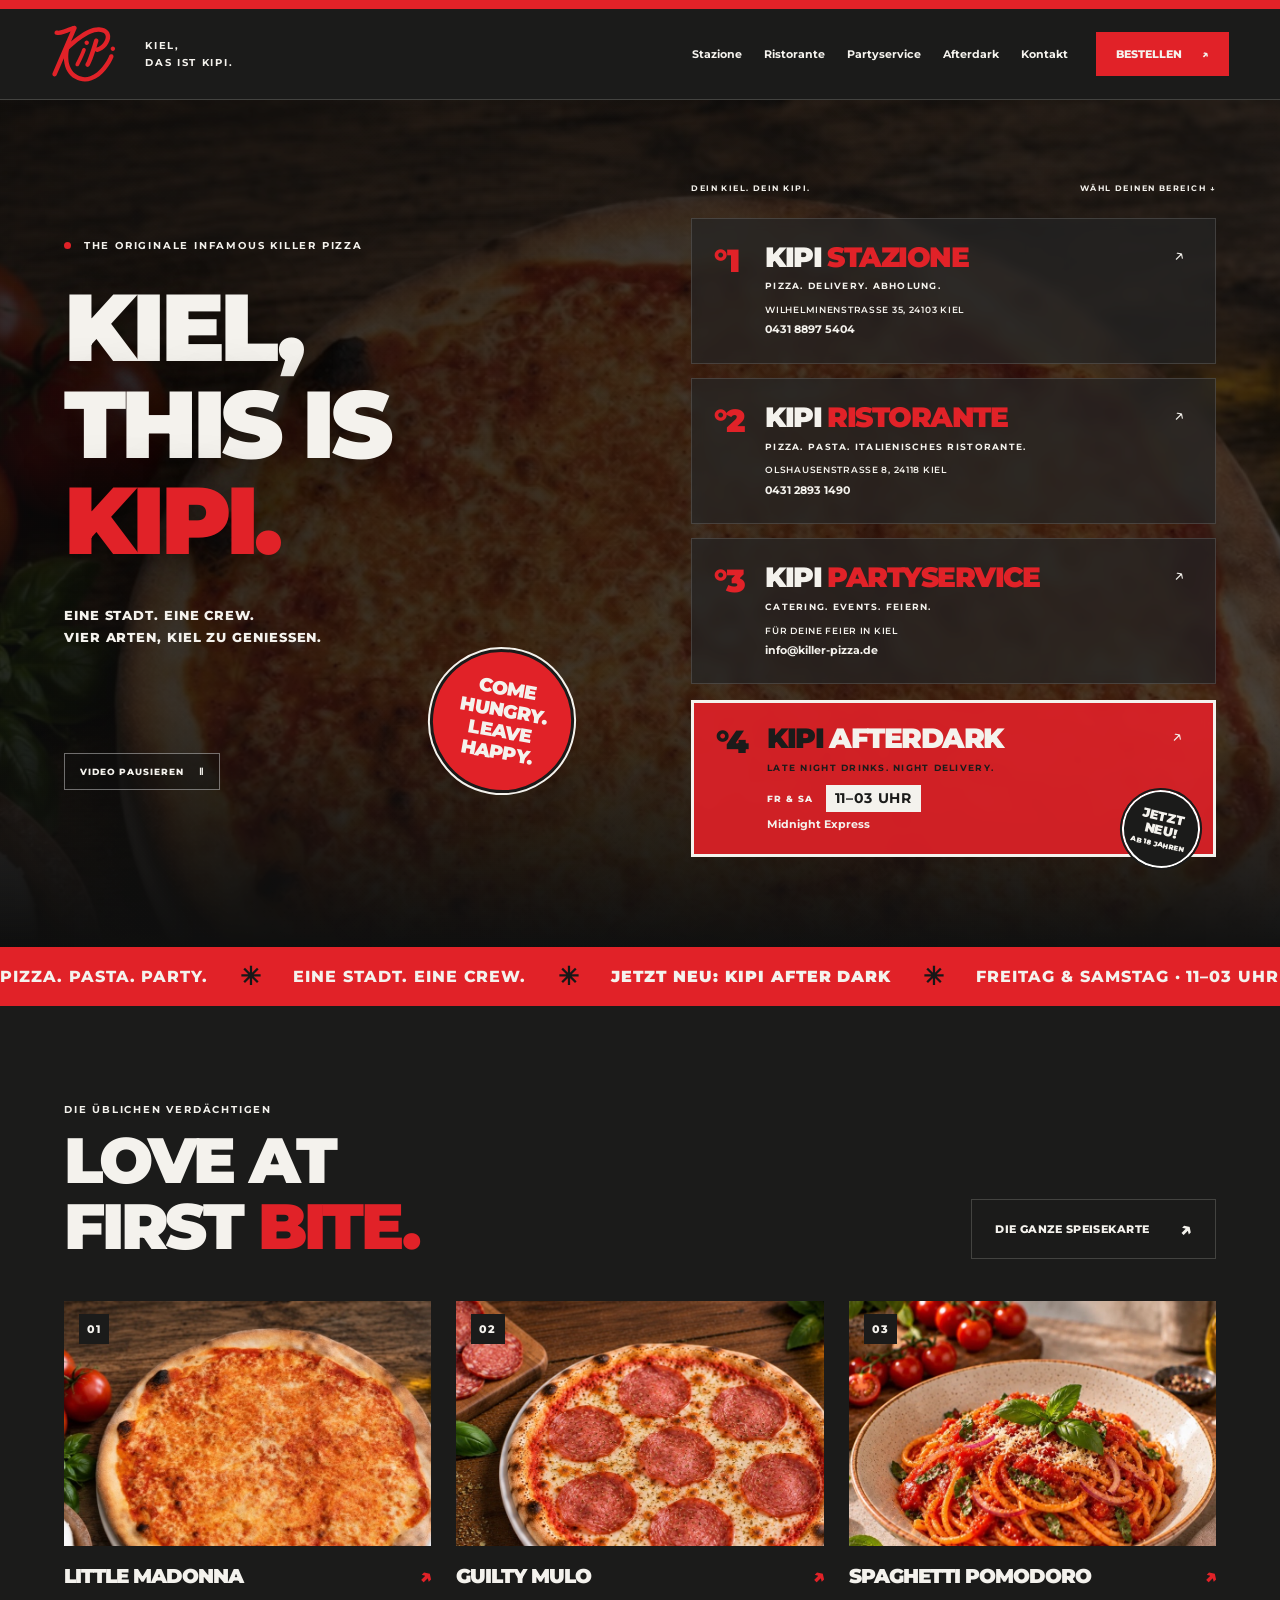
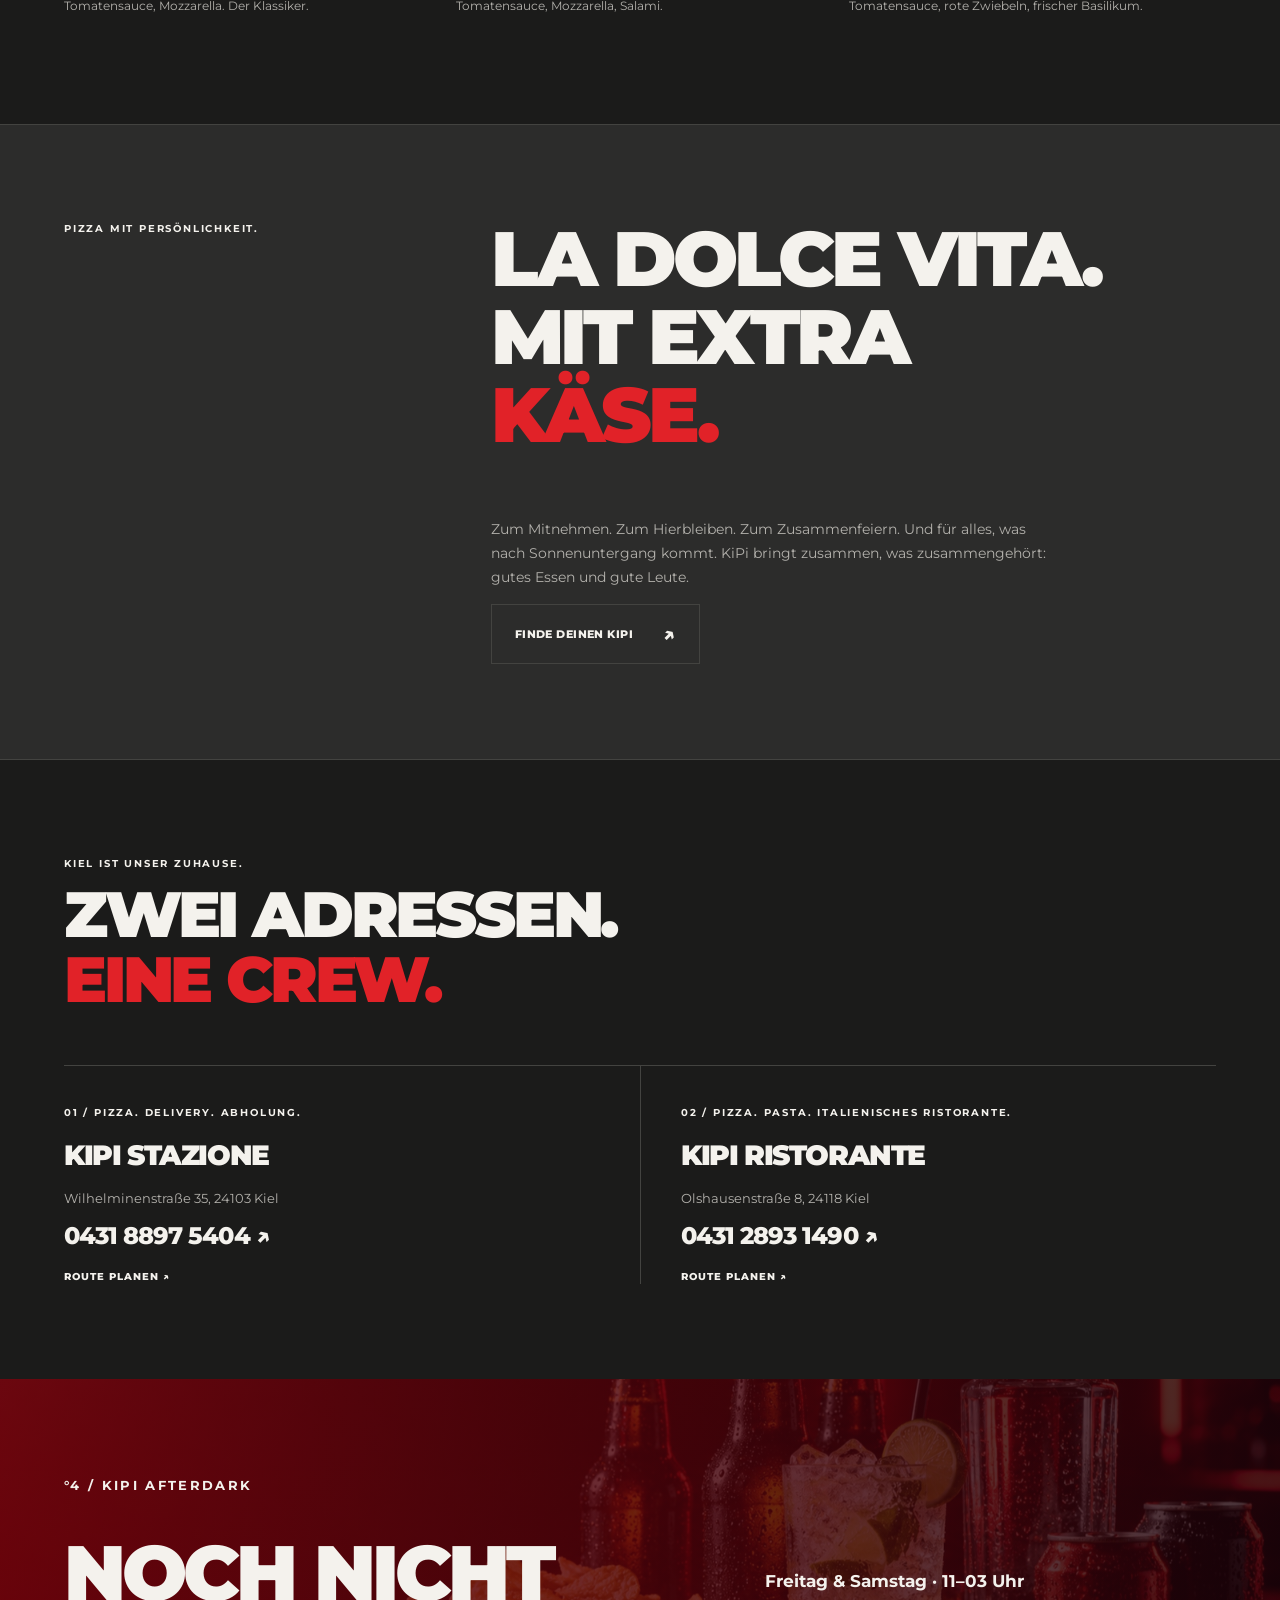
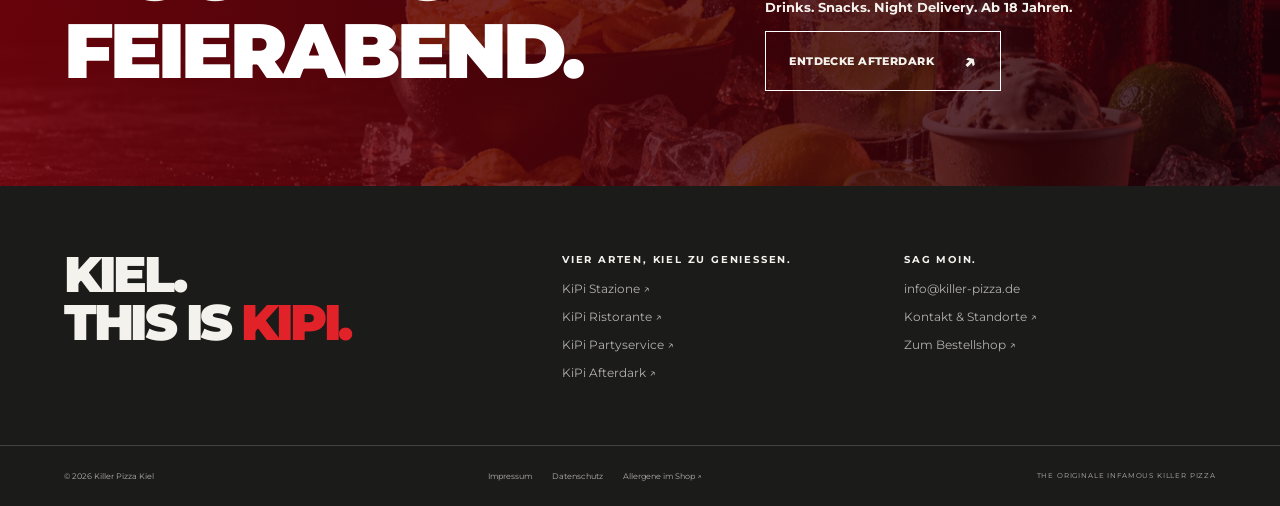
==== index.html @ cafbda2c "Separate service catalogues and refine Afterdark hours" ====
<!doctype html>
<html lang="de" data-page="home" data-root="./"><head><meta charset="utf-8"><meta name="viewport" content="width=device-width, initial-scale=1"><meta name="theme-color" content="#1b1b1a"><title>Killer Pizza Kiel — KiPi Stazione, Ristorante, Partyservice & Afterdark</title><meta name="description" content="Vier Arten, Kiel zu genießen: Pizza liefern lassen, italienisch essen, Catering anfragen und Drinks für die Nacht bestellen."><meta property="og:title" content="Killer Pizza Kiel — KiPi Stazione, Ristorante, Partyservice & Afterdark"><meta property="og:description" content="Vier Arten, Kiel zu genießen: Pizza liefern lassen, italienisch essen, Catering anfragen und Drinks für die Nacht bestellen."><meta property="og:type" content="website"><link rel="icon" href="./kipi-logo.svg"><link rel="stylesheet" href="./styles.css?v=20261102e"><script defer src="./prices.js?v=20261102e"></script><script defer src="./menu.js?v=20261102e"></script><script defer src="./app.js?v=20261102e"></script></head><body><div id="app"><a class="skip" href="#main">Zum Inhalt</a><header><a class="brand" href="./" aria-label="KiPi — Startseite"><img  src="./kipi-logo.svg" alt="KiPi" width="1000" height="600"><span class="brand-tagline">KIEL,<br>DAS IST KIPI.</span></a><nav aria-label="Hauptnavigation" id="navigation"><a  href="./stazione.html">Stazione</a><a  href="./ristorante.html">Ristorante</a><a  href="./partyservice.html">Partyservice</a><a  href="./afterdark.html">Afterdark</a><a href="./kontakt.html">Kontakt</a></nav><a class="header-order" href="https://shop.liefersoft.de/killer-pizza-kawamustafa-gbr-24103-77?disableRedirect=true">Bestellen <span aria-hidden="true">↗</span></a><button class="menu-toggle" aria-expanded="false" aria-controls="navigation" aria-label="Menü öffnen"><span></span><span></span></button></header><main id="main"><section class="home-hero cinema-hero" data-active-scene="video"><div class="scene-background" aria-hidden="true"><img class="scene-poster" src="./karte-kipi-pizza-little-madonna.jpg" alt=""><div class="video-frame" id="hero-video-frame"><div id="hero-video"></div></div><img class="scene-preview" data-background="stazione" src="./stazione-location.jpg" alt=""><img class="scene-preview" data-background="ristorante" src="./ristorante-location.jpg" alt=""><img class="scene-preview" data-background="partyservice" src="./partyservice-event.jpg" alt=""><img class="scene-preview" data-background="afterdark" src="./afterdark-delivery.jpg" alt=""><div class="scene-shade"></div></div><div class="hero-intro"><p class="eyebrow"><span class="dot"></span> THE ORIGINALE INFAMOUS KILLER PIZZA</p><h1>KIEL,<br>THIS IS <span>KIPI.</span></h1><p class="hero-caption">Eine Stadt. Eine Crew.<br>Vier Arten, Kiel zu genießen.</p><span class="round-stamp"><span>COME</span><span>HUNGRY.</span><span>LEAVE</span><span>HAPPY.</span></span><button class="motion-toggle" type="button" aria-pressed="false">Video pausieren <span aria-hidden="true">Ⅱ</span></button></div><div class="portals"><p class="eyebrow portal-lead">DEIN KIEL. DEIN KIPI. <span>WÄHL DEINEN BEREICH ↓</span></p><a data-scene="stazione" class="portal " href="./stazione.html"><span class="portal-number">°1</span><div><h2>KIPI <span>Stazione</span></h2><p class="portal-tag">Pizza. Delivery. Abholung.</p><p class="portal-info">Wilhelminenstraße 35, 24103 Kiel</p><p class="portal-contact">0431 8897 5404</p></div><span class="portal-arrow" aria-hidden="true">↗</span></a><a data-scene="ristorante" class="portal " href="./ristorante.html"><span class="portal-number">°2</span><div><h2>KIPI <span>Ristorante</span></h2><p class="portal-tag">Pizza. Pasta. Italienisches Ristorante.</p><p class="portal-info">Olshausenstraße 8, 24118 Kiel</p><p class="portal-contact">0431 2893 1490</p></div><span class="portal-arrow" aria-hidden="true">↗</span></a><a data-scene="partyservice" class="portal " href="./partyservice.html"><span class="portal-number">°3</span><div><h2>KIPI <span>Partyservice</span></h2><p class="portal-tag">Catering. Events. Feiern.</p><p class="portal-info">Für deine Feier in Kiel</p><p class="portal-contact">info@killer-pizza.de</p></div><span class="portal-arrow" aria-hidden="true">↗</span></a><a data-scene="afterdark" class="portal red" href="./afterdark.html"><span class="portal-number">°4</span><div><h2>KIPI <span>Afterdark</span></h2><p class="portal-tag">Late Night Drinks. Night Delivery.</p><p class="portal-hours"><span>FR & SA</span><strong>11–03 UHR</strong></p><p class="portal-contact">Midnight Express</p></div><span class="portal-arrow" aria-hidden="true">↗</span><span class="new-stamp">JETZT<br>NEU!<small>AB 18 JAHREN</small></span></a></div></section><div class="ticker" aria-hidden="true"><div class="ticker-track"><div class="ticker-group"><span class="ticker-message">PIZZA. PASTA. PARTY.</span><b aria-hidden="true">✳</b><span class="ticker-message">EINE STADT. EINE CREW.</span><b aria-hidden="true">✳</b><span class="ticker-message"><strong>JETZT NEU: KIPI AFTER DARK</strong></span><b aria-hidden="true">✳</b><span class="ticker-message">FREITAG & SAMSTAG · 11–03 UHR</span><b aria-hidden="true">✳</b><span class="ticker-message">DRINKS. SNACKS. NACHTSCHUB.</span><b aria-hidden="true">✳</b><span class="ticker-message">AFTER DARK · AB 18 JAHREN</span><b aria-hidden="true">✳</b></div><div class="ticker-group"><span class="ticker-message">PIZZA. PASTA. PARTY.</span><b aria-hidden="true">✳</b><span class="ticker-message">EINE STADT. EINE CREW.</span><b aria-hidden="true">✳</b><span class="ticker-message"><strong>JETZT NEU: KIPI AFTER DARK</strong></span><b aria-hidden="true">✳</b><span class="ticker-message">FREITAG & SAMSTAG · 11–03 UHR</span><b aria-hidden="true">✳</b><span class="ticker-message">DRINKS. SNACKS. NACHTSCHUB.</span><b aria-hidden="true">✳</b><span class="ticker-message">AFTER DARK · AB 18 JAHREN</span><b aria-hidden="true">✳</b></div></div></div><section class="favorites section"><div class="section-heading"><div><p class="eyebrow">DIE ÜBLICHEN VERDÄCHTIGEN</p><h2>LOVE AT<br>FIRST <em>BITE.</em></h2></div><a class="button secondary" href="https://shop.liefersoft.de/killer-pizza-kawamustafa-gbr-24103-77?disableRedirect=true">Die ganze Speisekarte<span aria-hidden="true">↗</span></a></div><div class="food-grid"><a href="https://shop.liefersoft.de/killer-pizza-kawamustafa-gbr-24103-77?disableRedirect=true" class="food-card"><div class="food-image"><img loading="lazy" src="./karte-kipi-pizza-little-madonna.jpg" alt="Little Madonna" width="1000" height="600"><span>01</span></div><h3>Little Madonna <span>↗</span></h3><p>Tomatensauce, Mozzarella. Der Klassiker.</p></a><a href="https://shop.liefersoft.de/killer-pizza-kawamustafa-gbr-24103-77?disableRedirect=true" class="food-card"><div class="food-image"><img loading="lazy" src="./karte-kipi-pizza-guilty-mulo.jpg" alt="Guilty Mulo" width="1000" height="600"><span>02</span></div><h3>Guilty Mulo <span>↗</span></h3><p>Tomatensauce, Mozzarella, Salami.</p></a><a href="https://shop.liefersoft.de/killer-pizza-kawamustafa-gbr-24103-77?disableRedirect=true" class="food-card"><div class="food-image"><img loading="lazy" src="./karte-pasta-pomodoro-s.jpg" alt="Spaghetti Pomodoro" width="1000" height="600"><span>03</span></div><h3>Spaghetti Pomodoro <span>↗</span></h3><p>Tomatensauce, rote Zwiebeln, frischer Basilikum.</p></a></div></section><section class="manifesto section"><span class="eyebrow">PIZZA MIT PERSÖNLICHKEIT.</span><div><h2>LA DOLCE VITA.<br>MIT EXTRA<br><em>KÄSE.</em></h2><p>Zum Mitnehmen. Zum Hierbleiben. Zum Zusammenfeiern. Und für alles, was nach Sonnenuntergang kommt. KiPi bringt zusammen, was zusammengehört: gutes Essen und gute Leute.</p><a class="button secondary" href="./kontakt.html">Finde deinen KiPi<span aria-hidden="true">↗</span></a></div></section><section class="locations section" id="standorte"><p class="eyebrow">KIEL IST UNSER ZUHAUSE.</p><h2>ZWEI ADRESSEN.<br><em>EINE CREW.</em></h2><div class="location-grid"><article><span class="eyebrow">01 / Pizza. Delivery. Abholung.</span><h3>KIPI Stazione</h3><address>Wilhelminenstraße 35, 24103 Kiel</address><a class="phone" href="tel:+4943188975404">0431 8897 5404 ↗</a><a class="text-link" href="https://www.google.com/maps/search/?api=1&query=Wilhelminenstra%C3%9Fe%2035%2C%2024103%20Kiel" target="_blank" rel="noopener">Route planen ↗</a></article><article><span class="eyebrow">02 / Pizza. Pasta. Italienisches Ristorante.</span><h3>KIPI Ristorante</h3><address>Olshausenstraße 8, 24118 Kiel</address><a class="phone" href="tel:+4943128931490">0431 2893 1490 ↗</a><a class="text-link" href="https://www.google.com/maps/search/?api=1&query=Olshausenstra%C3%9Fe%208%2C%2024118%20Kiel" target="_blank" rel="noopener">Route planen ↗</a></article></div></section><section class="night-banner section"><p class="eyebrow">°4 / KIPI AFTERDARK</p><h2>NOCH NICHT<br><span>FEIERABEND.</span></h2><div><p>Freitag & Samstag · 11–03 Uhr<br>Drinks. Snacks. Night Delivery. Ab 18 Jahren.</p><a class="button secondary" href="./afterdark.html">Entdecke Afterdark<span aria-hidden="true">↗</span></a></div></section></main><footer><div class="footer-top"><a class="footer-wordmark" href="./">KIEL.<br>THIS IS <span>KIPI.</span></a><div><p class="eyebrow">VIER ARTEN, KIEL ZU GENIESSEN.</p><a href="./stazione.html">KiPi Stazione ↗</a><a href="./ristorante.html">KiPi Ristorante ↗</a><a href="./partyservice.html">KiPi Partyservice ↗</a><a href="./afterdark.html">KiPi Afterdark ↗</a></div><div><p class="eyebrow">SAG MOIN.</p><a href="mailto:info@killer-pizza.de">info@killer-pizza.de</a><a href="./kontakt.html">Kontakt & Standorte ↗</a><a href="https://shop.liefersoft.de/killer-pizza-kawamustafa-gbr-24103-77?disableRedirect=true">Zum Bestellshop ↗</a></div></div><div class="footer-bottom"><span>© 2026 Killer Pizza Kiel</span><div><a href="./impressum.html">Impressum</a><a href="./datenschutz.html">Datenschutz</a><a href="https://shop.liefersoft.de/killer-pizza-kawamustafa-gbr-24103-77/additives-allergens">Allergene im Shop ↗</a></div><span>THE ORIGINALE INFAMOUS KILLER PIZZA</span></div></footer><a class="mobile-order" href="https://shop.liefersoft.de/killer-pizza-kawamustafa-gbr-24103-77?disableRedirect=true">HUNGRIG? JETZT BESTELLEN <span>↗</span></a></div><noscript><main style="padding:40px;font-family:Arial"><h1>Killer Pizza Kiel</h1><p>Stazione · Ristorante · Partyservice · Afterdark</p><p>Stazione: Wilhelminenstraße 35, 24103 Kiel · <a href="tel:+4943188975404">0431 8897 5404</a></p><p>Ristorante: Olshausenstraße 8, 24118 Kiel · <a href="tel:+4943128931490">0431 2893 1490</a></p><p><a href="https://shop.liefersoft.de/killer-pizza-kawamustafa-gbr-24103-77?disableRedirect=true">Jetzt online bestellen</a></p><p>Bitte aktiviere JavaScript für die vollständige Website.</p></main></noscript></body></html>
---- styles.css ----
@import url('./fonts.css');
:root{--red:#e12228;--bg:#1b1b1a;--panel:#2c2c2b;--white:#f4f2ed;--muted:#b3b1ac;--line:#434340;color-scheme:dark;font-family:Montserrat,Arial,sans-serif;color:var(--white);background:var(--bg)}*{box-sizing:border-box}html{scroll-behavior:smooth;scroll-padding-top:100px}body{margin:0}a{color:inherit;text-decoration:none}button,input,textarea{font:inherit}button,a,input,textarea{-webkit-tap-highlight-color:transparent}button{cursor:pointer}button:focus-visible,a:focus-visible,input:focus-visible,textarea:focus-visible{outline:3px solid var(--white);outline-offset:5px}[hidden]{display:none!important}::selection{background:var(--red);color:white}p{line-height:1.7}img{max-width:100%;display:block;object-fit:cover}h1,h2,h3,h4,p{margin-top:0}h1,h2,h3{font-weight:900;text-transform:uppercase;line-height:1.02;letter-spacing:-.05em}h1{font-size:clamp(44px,6.5vw,108px)}h2{font-size:clamp(35px,5vw,72px)}h3{font-size:24px}em{font-style:normal;color:var(--red)}.eyebrow{text-transform:uppercase;letter-spacing:.18em;font-size:10px;font-weight:700;line-height:1.7}.section{padding:95px max(5vw,24px)}.skip{position:fixed;top:-100px;left:20px;z-index:100;background:white;color:black;padding:12px}.skip:focus{top:10px}header{height:100px;display:flex;align-items:center;gap:28px;padding:0 4vw;border-top:9px solid var(--red);border-bottom:1px solid var(--line);position:relative;z-index:20;background:var(--bg)}.brand{display:flex;gap:12px;align-items:center;flex-shrink:0}.brand img{width:75px;height:68px;object-fit:contain}.brand>span{font-weight:900;letter-spacing:-.04em;font-size:19px}.brand small{display:block;font-size:8px;letter-spacing:.28em;font-weight:600;margin-top:7px}.brand:hover{color:var(--red)}nav{display:flex;gap:22px;margin-left:auto;font-size:11px;font-weight:700}nav a:hover,nav a[aria-current]{color:var(--red)}.header-order{background:var(--red);padding:15px 20px;text-transform:uppercase;font-weight:800;font-size:11px;display:flex;gap:20px}.header-order:hover{background:var(--white);color:var(--red)}.menu-toggle{display:none;border:1px solid var(--line);background:none;width:44px;height:44px;padding:12px}.menu-toggle span{height:2px;background:var(--white);display:block;margin:5px 0}.home-hero{padding:62px 5vw 65px;display:grid;grid-template-columns:1fr 1fr;gap:6vw;max-width:1700px;margin:auto}.hero-intro h1{font-size:clamp(64px,7.4vw,116px);margin:25px 0 35px}.hero-intro h1 span{color:var(--red)}.dot{background:var(--red);width:7px;height:7px;display:inline-block;border-radius:50%;margin-right:8px}.hero-picture{position:relative;width:86%;height:205px;transform:rotate(-3deg);border:7px solid var(--white);margin:0 0 25px 10px}.hero-picture img{width:100%;height:100%;object-position:center 58%}.picture-label{position:absolute;bottom:0;left:0;background:var(--white);color:var(--bg);font-size:8px;letter-spacing:.2em;font-weight:800;padding:7px 12px}.round-stamp{position:absolute;right:-48px;bottom:-22px;border-radius:50%;background:var(--red);border:3px solid var(--bg);outline:2px solid var(--white);width:112px;height:112px;display:flex;flex-direction:column;justify-content:center;text-align:center;font-size:10px;font-weight:900;transform:rotate(15deg);line-height:1.4}.round-stamp b{font-size:29px}.hero-caption{font-size:12px;text-transform:uppercase;font-weight:800;letter-spacing:.07em;margin:35px 0 0}.portals{display:flex;flex-direction:column;gap:14px;padding-top:4px}.portal-lead{display:flex;justify-content:space-between;font-size:8px;margin-bottom:8px;color:var(--muted)}.portal{position:relative;display:grid;grid-template-columns:43px 1fr 20px;gap:8px;align-items:start;background:var(--panel);padding:24px 22px;border:1px solid transparent;transition:transform .2s,background .2s,border-color .2s;min-height:130px}.portal:hover{transform:translateX(-6px);border-color:var(--red);background:#333}.portal-number{font-size:32px;font-weight:900;color:var(--red);line-height:1.1;letter-spacing:-.08em}.portal h2{font-size:clamp(21px,2.2vw,34px);margin:0 0 9px;letter-spacing:-.055em}.portal h2 span{color:var(--red)}.portal p{margin:0}.portal-tag{font-size:9px;letter-spacing:.14em;font-weight:700;text-transform:uppercase;max-width:290px;line-height:1.4}.portal-info{font-size:8px;letter-spacing:.08em;font-weight:600;text-transform:uppercase;margin-top:9px!important}.portal-contact{font-size:11px;font-weight:700;margin-top:3px!important}.portal-arrow{font-size:20px}.portal.red{background:var(--red);border:3px solid var(--white);margin-top:2px;padding-top:21px;padding-bottom:21px}.portal.red .portal-number,.portal.red h2{color:var(--bg)}.portal.red h2 span{color:var(--white)}.portal.red .portal-tag{color:var(--bg)}.portal.red:hover{background:#d90018}.new-stamp{position:absolute;right:13px;bottom:-24px;border:2px solid white;outline:2px solid var(--bg);border-radius:50%;background:var(--bg);font-size:13px;font-weight:900;line-height:1.1;width:78px;height:78px;display:flex;flex-direction:column;text-align:center;justify-content:center;transform:rotate(13deg)}.new-stamp small{font-size:9px;margin-top:4px}.ticker{overflow:hidden;background:var(--red);color:var(--white);padding:16px 0;white-space:nowrap}.ticker span{font-size:16px;letter-spacing:.06em;font-weight:900;word-spacing:.2em;display:inline-block;animation:marquee 40s linear infinite}.ticker b{padding:0 30px;font-size:20px}@keyframes marquee{to{transform:translateX(-40%)}}.section-heading{display:flex;justify-content:space-between;align-items:end;gap:35px;margin-bottom:42px}.section-heading h2{margin-bottom:0}.button{display:inline-flex;align-items:center;justify-content:space-between;gap:30px;background:var(--red);border:1px solid var(--red);color:var(--white);font-size:11px;text-transform:uppercase;font-weight:800;letter-spacing:.04em;padding:19px 23px;transition:background .2s,color .2s}.button span{font-size:20px;line-height:1}.button:hover{background:var(--white);border-color:var(--white);color:var(--red)}.button.secondary{background:transparent;border-color:var(--line)}.button.secondary:hover{background:var(--white);color:var(--bg)}.food-grid{display:grid;grid-template-columns:repeat(3,1fr);gap:25px}.food-image{height:245px;overflow:hidden;position:relative;background:var(--panel)}.food-image img{height:100%;width:100%;transition:transform .4s}.food-card:hover img{transform:scale(1.06)}.food-image>span{position:absolute;top:13px;left:15px;font-size:11px;font-weight:800;letter-spacing:.1em;background:var(--bg);padding:8px}.food-card h3{display:flex;justify-content:space-between;font-size:20px;margin:20px 0 10px}.food-card h3 span{color:var(--red)}.food-card p{font-size:12px;color:var(--muted);max-width:330px}.manifesto{background:var(--panel);display:grid;grid-template-columns:1fr 2fr;gap:5vw;border-top:1px solid var(--line);border-bottom:1px solid var(--line)}.manifesto h2{font-size:clamp(36px,6vw,90px)}.manifesto p{max-width:560px;color:var(--muted);font-size:14px}.location-grid{display:grid;grid-template-columns:1fr 1fr;border-top:1px solid var(--line);margin-top:40px}.location-grid article{padding:35px 40px 0 0}.location-grid article+article{border-left:1px solid var(--line);padding-left:40px}.location-grid h3{font-size:28px;margin:20px 0}.location-grid address{font-style:normal;font-size:13px;color:var(--muted)}.phone{display:block;font-size:24px;font-weight:800;letter-spacing:-.04em;margin:15px 0}.phone:hover,.text-link:hover{color:var(--red)}.text-link{text-transform:uppercase;font-size:10px;font-weight:800;letter-spacing:.1em}.night-banner{background:var(--red);display:grid;grid-template-columns:1.5fr 1fr;gap:25px}.night-banner>.eyebrow{grid-column:1/-1}.night-banner h2{margin:0;font-size:clamp(45px,6vw,90px)}.night-banner h2 span{color:var(--bg)}.night-banner>div{align-self:end}.night-banner .button{border-color:white}.night-banner p{font-size:13px}.footer-top{padding:65px 5vw;display:grid;grid-template-columns:1.5fr 1fr 1fr;gap:30px}.footer-wordmark{font-size:50px;font-weight:900;letter-spacing:-.07em;line-height:.96}.footer-wordmark span{color:var(--red)}.footer-top>div>a{display:block;font-size:12px;margin-top:13px;color:var(--muted)}.footer-top>div>a:hover{color:var(--red)}.footer-bottom{padding:25px 5vw;border-top:1px solid var(--line);display:flex;justify-content:space-between;gap:20px;font-size:8px;color:var(--muted)}.footer-bottom>div{display:flex;gap:20px}.footer-bottom>span:last-child{font-size:7px;letter-spacing:.12em}.mobile-order{display:none}.detail-hero{padding:35px 5vw 70px}.back{font-size:9px;font-weight:700;letter-spacing:.13em;color:var(--muted)}.detail-heading{display:grid;grid-template-columns:1.15fr 1fr;gap:6vw;align-items:center;margin-top:60px}.detail-heading h1{font-size:clamp(42px,6vw,92px);overflow-wrap:anywhere;margin-bottom:30px}.detail-heading h1 span{color:var(--red)}.detail-intro{font-size:21px;line-height:1.4;font-weight:700;letter-spacing:-.03em;max-width:530px}.detail-desc{font-size:13px;color:var(--muted);max-width:520px}.detail-photo{position:relative}.detail-photo img{width:100%;height:520px;object-fit:cover}.photo-caption{position:absolute;bottom:0;left:0;background:var(--red);font-size:9px;font-weight:800;letter-spacing:.1em;padding:16px 20px}.detail-info{font-size:11px;margin-top:25px;line-height:1.9;color:var(--muted)}.actions{display:flex;flex-wrap:wrap;gap:10px;margin-top:30px}.night-info{display:flex;align-items:center;gap:25px;background:var(--red);padding:25px 5vw}.night-info b{font-size:35px;font-weight:900;white-space:nowrap}.night-info p{font-size:12px;max-width:800px;margin:0}.price-section .section-heading>p{color:var(--muted);font-size:11px}.search-label{display:block;font-size:11px;font-weight:700;margin-bottom:10px}input,textarea{background:#222;color:var(--white);border:1px solid var(--line);border-radius:0;padding:17px;width:100%;min-width:0}#price-search{max-width:600px}.price-filters{display:flex;flex-wrap:wrap;gap:8px;margin:24px 0 50px}.price-filters button{border:1px solid var(--line);color:var(--muted);background:none;font-size:10px;padding:12px 16px;font-weight:700}.price-filters button.active{background:var(--red);border-color:var(--red);color:white}.price-group{display:grid;grid-template-columns:1fr 2.5fr;gap:5vw;border-top:1px solid var(--line);padding:30px 0 40px}.price-group>h3{display:flex;justify-content:space-between;align-items:start;font-size:25px;position:sticky;top:30px;align-self:start}.price-group>h3>span{font-size:10px;color:var(--red);letter-spacing:.05em}.price-item{display:flex;justify-content:space-between;gap:20px;border-bottom:1px solid #353533;padding:17px 0}.price-item:first-child{padding-top:0}.price-item h4{font-size:13px;margin:0 0 6px;font-weight:700}.price-item p{font-size:10px;color:var(--muted);margin:0}.price-item strong{white-space:nowrap;font-size:14px}.price-note{max-width:700px;font-size:11px;color:var(--muted);margin:20px 0 30px}.no-results{padding:30px;background:var(--panel)}.lunch{display:grid;grid-template-columns:1fr 1fr;gap:8vw;background:var(--panel)}.lunch p{font-size:12px;color:var(--muted)}.lunch article{display:flex;justify-content:space-between;gap:20px;border-bottom:1px solid var(--line);padding:20px 0}.lunch h3{font-size:14px;margin:0;line-height:1.4}.lunch strong{white-space:nowrap}.lunch article+p{margin-top:15px}.restaurant-copy{background:var(--panel)}.restaurant-copy>p{max-width:550px;font-size:13px}.steps{display:grid;grid-template-columns:repeat(3,1fr);gap:40px;margin:50px 0 80px}.steps article{border-top:1px solid var(--line);padding-top:20px}.steps article>span{color:var(--red);font-weight:900;font-size:36px}.steps h3{font-size:20px;margin:25px 0 15px}.steps p{font-size:12px;color:var(--muted)}#catering-form{background:var(--panel);padding:40px;max-width:900px}#catering-form h3{margin-bottom:30px}#catering-form p{font-size:10px;color:var(--muted)}label{display:block;font-size:11px;font-weight:600}label input,label textarea{margin:9px 0 22px}.form-grid{display:grid;grid-template-columns:1fr 1fr;gap:0 25px}.contact-intro h1 span{color:var(--red)}.contact-intro p{color:var(--muted);font-size:14px}.contact-intro{padding-bottom:10px}.contact-more{background:var(--panel);display:grid;grid-template-columns:1fr 1fr;gap:50px}.contact-more h2{font-size:35px}.contact-more a{font-size:15px;font-weight:700}.contact-more p{font-size:12px}.legal{max-width:1000px;min-height:65vh}.legal h1{font-size:clamp(30px,6vw,75px)}.legal h2{font-size:22px;margin-top:40px}.legal p{font-size:13px;color:var(--muted)}.editorial-note{border-left:3px solid var(--red);padding:15px;background:var(--panel);margin-top:40px}
@media(min-width:1700px){.section{padding-left:calc((100vw - 1530px)/2);padding-right:calc((100vw - 1530px)/2)}}
@media(max-width:1100px){header{gap:18px}nav{gap:14px;font-size:10px}.brand>span{display:none}.home-hero{gap:4vw}.portal{padding:23px 16px;grid-template-columns:35px 1fr 15px}.portal-number{font-size:28px}.portal h2{font-size:24px}.portal-lead{font-size:7px}.portal-tag{font-size:8px}.portal-info{font-size:7px}.food-image{height:190px}.detail-photo img{height:470px}}
@media(max-width:760px){header{height:86px;padding:0 22px;border-top-width:7px;gap:13px}.brand img{width:58px;height:60px}.brand>span{display:block;font-size:15px}.brand small{font-size:6px}.header-order{margin-left:auto;padding:12px;font-size:9px;gap:12px}.menu-toggle{display:block;flex-shrink:0}nav{display:none;position:absolute;top:79px;left:0;right:0;flex-direction:column;background:var(--bg);border-bottom:1px solid var(--line);padding:20px 25px;gap:0;margin:0}nav.open{display:flex}nav a{font-size:17px;padding:13px 0;border-bottom:1px solid #333}.home-hero{grid-template-columns:1fr;padding:40px 24px 60px;gap:38px}.hero-intro h1{font-size:clamp(70px,14vw,110px);margin:22px 0 28px}.hero-intro>.eyebrow{font-size:7px;letter-spacing:.15em}.hero-picture{width:88%;height:190px;margin-left:5px;max-width:480px}.round-stamp{width:90px;height:90px;font-size:8px;right:-30px;bottom:-17px}.round-stamp b{font-size:22px}.hero-caption{font-size:10px;margin-top:30px}.portal-lead{font-size:7px;gap:15px}.portal{padding:22px 17px;grid-template-columns:36px 1fr 15px;min-height:128px}.portal h2{font-size:clamp(22px,5.4vw,34px)}.portal-number{font-size:30px}.portal-tag{font-size:8px;max-width:240px}.portal-info{font-size:8px}.portal-contact{font-size:11px}.new-stamp{width:66px;height:66px;font-size:11px;bottom:-23px;right:12px}.new-stamp small{font-size:8px}.ticker{padding:12px 0}.ticker span{font-size:12px}.section{padding:65px 24px}.section-heading{align-items:start;flex-direction:column;gap:25px;margin-bottom:30px}.food-grid{grid-template-columns:1fr;gap:32px}.food-image{height:230px}.food-card h3{font-size:22px}.food-card p{font-size:11px}.manifesto{grid-template-columns:1fr;gap:15px}.manifesto h2{font-size:clamp(33px,9vw,65px)}.manifesto p{font-size:12px}.location-grid{grid-template-columns:1fr;margin-top:30px}.location-grid article{padding:30px 0}.location-grid article+article{border-left:0;border-top:1px solid var(--line);padding:30px 0 0}.location-grid h3{font-size:25px}.phone{font-size:25px}.night-banner{grid-template-columns:1fr;gap:15px}.night-banner>.eyebrow{grid-column:auto}.night-banner h2{font-size:clamp(40px,10.5vw,72px)}.night-banner>div{margin-top:15px}.footer-top{grid-template-columns:1fr 1fr;padding:50px 24px;gap:35px 25px}.footer-wordmark{grid-column:1/-1;font-size:52px}.footer-top .eyebrow{font-size:8px}.footer-top>div>a{font-size:10px}.footer-bottom{padding:25px 24px 85px;flex-direction:column;gap:18px;font-size:9px}.footer-bottom>div{gap:18px;flex-wrap:wrap}.mobile-order{position:fixed;bottom:0;left:0;right:0;z-index:30;display:flex;justify-content:space-between;padding:18px 24px calc(18px + env(safe-area-inset-bottom));font-size:11px;letter-spacing:.07em;font-weight:800;background:var(--red);border-top:1px solid #ff5869}.detail-hero{padding:25px 24px 45px}.detail-heading{grid-template-columns:1fr;margin-top:35px;gap:30px}.detail-heading h1{font-size:clamp(38px,9.7vw,70px);margin-bottom:25px}.detail-intro{font-size:20px}.detail-desc{font-size:12px}.detail-photo img{height:285px}.detail-info{font-size:10px}.detail-heading .eyebrow{font-size:8px;letter-spacing:.1em}.night-info{padding:22px 24px;gap:20px}.night-info b{font-size:26px}.night-info p{font-size:10px}.price-section h2{font-size:clamp(29px,8vw,55px)}.price-group{grid-template-columns:1fr;gap:15px;padding:25px 0}.price-group>h3{position:static;font-size:24px}.price-item h4{font-size:12px}.price-item strong{font-size:13px}.price-item p{font-size:10px;max-width:240px}.price-filters{gap:6px;margin-bottom:35px}.price-filters button{padding:10px 12px;font-size:9px}.lunch{grid-template-columns:1fr;gap:15px}.steps{grid-template-columns:1fr;gap:25px;margin:35px 0 45px}.steps h3{margin-top:15px}.steps p{margin-bottom:0}#catering-form{padding:25px 18px}.form-grid{grid-template-columns:1fr;gap:0}.contact-intro h1{font-size:clamp(34px,9vw,60px)}.contact-more{grid-template-columns:1fr;gap:35px}.contact-intro{padding-bottom:0}.button{font-size:10px;padding:17px 18px;gap:20px}.legal h1{overflow-wrap:anywhere}}
@media(prefers-reduced-motion:reduce){html{scroll-behavior:auto}*,*:before,*:after{animation:none!important;transition:none!important}}
/* Full-bleed motion stage, using the extracted KiPi brand colour. */
.brand img{width:66px;height:65px}.brand>span{font-size:18px}.cinema-hero{position:relative;isolation:isolate;max-width:none;min-height:760px;padding-top:78px;padding-bottom:90px;gap:8vw;align-items:center;overflow:hidden}.scene-background{position:absolute;inset:0;z-index:-2;overflow:hidden;background:#171412}.scene-poster,.scene-night{position:absolute;inset:0;width:100%;height:100%;object-fit:cover}.scene-poster{opacity:.5}.scene-night{opacity:0;transition:opacity .9s ease}.video-frame{position:absolute;inset:0;opacity:0;transition:opacity 1.1s ease;overflow:hidden}.video-frame.is-playing{opacity:1}.video-frame.is-fading{opacity:0}.video-frame iframe{position:absolute;border:0;top:50%;left:50%;width:max(100vw,177.78vh);height:max(56.25vw,100vh);transform:translate(-50%,-50%);pointer-events:none}.scene-shade{position:absolute;inset:0;background:linear-gradient(90deg,rgba(8,8,8,.68),rgba(8,8,8,.52)),linear-gradient(0deg,#1b1b1a 0%,transparent 28%);transition:background .8s}.cinema-hero[data-active-scene="ristorante"] .scene-shade,.cinematic-detail[data-active-scene="ristorante"] .scene-shade{background:linear-gradient(90deg,rgba(20,10,5,.76),rgba(30,12,3,.46)),linear-gradient(0deg,#1b1b1a,transparent 28%)}.cinema-hero[data-active-scene="partyservice"] .scene-shade,.cinematic-detail[data-active-scene="partyservice"] .scene-shade{background:linear-gradient(90deg,rgba(8,14,10,.74),rgba(8,8,8,.48)),linear-gradient(0deg,#1b1b1a,transparent 28%)}.cinema-hero[data-active-scene="afterdark"] .scene-night{opacity:1}.cinema-hero[data-active-scene="afterdark"] .scene-shade{background:linear-gradient(90deg,rgba(12,2,6,.68),rgba(12,2,6,.5)),linear-gradient(0deg,#1b1b1a,transparent 30%)}.cinema-hero .hero-intro{position:relative;padding-bottom:115px}.cinema-hero .hero-intro h1{margin-bottom:28px;text-shadow:0 5px 50px #0008}.cinema-hero .hero-caption{font-size:13px;line-height:1.7}.cinema-hero .round-stamp{position:absolute;right:15px;bottom:5px;transform:rotate(12deg);width:124px;height:124px;line-height:1.65;font-size:11px;padding:15px;justify-content:center;align-items:center}.motion-toggle{position:absolute;bottom:8px;left:0;border:1px solid #ffffff66;color:var(--white);background:#1117;padding:12px 15px;text-transform:uppercase;font-size:9px;font-weight:800;letter-spacing:.1em}.motion-toggle span{margin-left:12px}.portal{background:#242424b8;backdrop-filter:blur(6px);border-color:#ffffff24;min-height:140px}.portal:hover,.portal:focus-visible,.portal.is-selected{border-color:var(--red);background:#242424dc;transform:translateX(-6px)}.portal.red{background:#e12228e8}.portal-lead{color:var(--white)}.portal.red.is-selected{border-color:var(--white)}.portal-info{font-size:9px}.new-stamp{bottom:-14px}.cinematic-detail{position:relative;isolation:isolate;overflow:hidden;min-height:680px}.cinematic-detail .detail-photo img{height:420px}.cinematic-detail .detail-photo{box-shadow:0 20px 80px #0006}.night-backdrop{position:absolute;inset:0;z-index:-2;background-size:cover;background-position:center}.night-backdrop:after{content:"";position:absolute;inset:0;background:linear-gradient(90deg,#10060dec,#10060d88),linear-gradient(0deg,var(--bg),transparent 40%)}.night-banner{position:relative;isolation:isolate;overflow:hidden}.night-banner:before{content:"";position:absolute;inset:0;z-index:-1;background:linear-gradient(90deg,#79030bd9,#1b030acc),url('./afterdark-night.jpg') center/cover}.night-banner h2 span{color:white}.footer-wordmark img{width:100px;height:100px;object-fit:contain}.detail-hero .motion-toggle{position:relative;bottom:auto;margin:20px 0 0}.cinematic-detail>.back{position:relative;z-index:1}
@media(max-width:760px){.brand img{width:51px;height:53px}.brand>span{font-size:14px}.cinema-hero{min-height:0;padding:42px 24px 65px;gap:25px}.cinema-hero .hero-intro{padding-bottom:100px}.cinema-hero .hero-intro h1{font-size:clamp(66px,16vw,110px)}.cinema-hero .hero-caption{font-size:11px}.cinema-hero .round-stamp{width:100px;height:100px;font-size:9px;right:6px;bottom:0}.cinema-hero .portals{gap:12px}.portal{min-height:132px;background:#242424d6}.portal.red{background:#e12228ec}.video-frame iframe{width:max(100vw,177.78vh);height:max(56.25vw,100vh)}.scene-shade{background:linear-gradient(0deg,#1b1b1af2,rgba(8,8,8,.5) 85%)}.cinematic-detail .detail-photo img{height:270px}.cinematic-detail{min-height:0}.portal-info{font-size:8px}}
@media(prefers-reduced-motion:reduce){.scene-night,.video-frame{transition:none}.video-frame{display:none}}
.cinema-hero .round-stamp{font-size:10px;padding:8px;gap:3px}.round-stamp>span{white-space:nowrap;display:block;line-height:1.45}.cinema-hero .round-stamp>span{font-size:10px}@media(max-width:760px){.cinema-hero .round-stamp>span{font-size:8px}}
/* Hover photographs sit above the continuously playing default video. */
.scene-preview{position:absolute;inset:0;width:100%;height:100%;object-fit:cover;opacity:0;transition:opacity .65s ease;pointer-events:none}.cinema-hero[data-active-scene="stazione"] [data-background="stazione"],.cinema-hero[data-active-scene="ristorante"] [data-background="ristorante"],.cinema-hero[data-active-scene="partyservice"] [data-background="partyservice"],.cinema-hero[data-active-scene="afterdark"] [data-background="afterdark"]{opacity:1}.cinema-hero [data-background="stazione"]{object-position:center 42%}.cinema-hero [data-background="afterdark"]{object-position:center}.cinema-hero .scene-shade{background:linear-gradient(90deg,#080808a8,#0808087d),linear-gradient(0deg,#1b1b1a 0%,transparent 28%)}.location-hero .detail-heading{display:block;max-width:850px;margin-top:70px}.location-hero .detail-heading h1{font-size:clamp(48px,6.4vw,98px)}.location-hero .detail-intro{max-width:620px}.location-hero .detail-desc{max-width:570px;color:#e1ded7}.location-hero .detail-info{color:#e1ded7}.location-hero .back{color:#dedbd5}.location-hero .night-backdrop:after{background:linear-gradient(90deg,#080808e0,#08080866),linear-gradient(0deg,#1b1b1a,transparent 45%)}.location-hero{padding-bottom:80px;min-height:700px}.restaurant-menu>.section-heading>p{color:var(--muted);font-size:12px}#menu-search{max-width:620px}.menu-filters{display:flex;gap:8px;flex-wrap:wrap;margin:25px 0 50px}.menu-filters button{border:1px solid var(--line);color:var(--muted);background:none;font-size:11px;padding:12px 16px;font-weight:700}.menu-filters button.active{background:var(--red);border-color:var(--red);color:white}.menu-category{border-top:1px solid var(--line);padding:40px 0 50px}.menu-category-heading{margin-bottom:30px;display:grid;grid-template-columns:1fr 2fr;gap:10px 40px;align-items:start}.menu-category-heading>.eyebrow{grid-row:1/3;color:var(--muted)}.menu-category-heading h3{font-size:36px;margin:0}.menu-category-heading>p:last-child:not(.eyebrow){grid-column:2;font-size:12px;line-height:1.8;color:var(--muted);max-width:620px;margin:0}.menu-subgroup{margin:30px 0}.menu-subgroup>h4{font-size:14px;text-transform:uppercase;letter-spacing:.15em;color:var(--red);margin:30px 0 15px}.menu-dishes{display:grid;grid-template-columns:1fr 1fr;gap:0 40px}.menu-dish{display:grid;grid-template-columns:36px 1fr auto;gap:12px;padding:23px 0;border-bottom:1px solid #353533;align-items:start}.dish-number{font-size:10px;color:var(--muted);padding-top:3px}.menu-dish h5{font-size:15px;margin:0 0 9px;font-weight:800}.menu-dish p{font-size:11px;color:var(--muted);line-height:1.7;margin:0;max-width:350px}.menu-dish strong{font-size:14px;white-space:nowrap;font-weight:800}.menu-footnote{background:var(--panel);padding:30px;display:flex;flex-wrap:wrap;gap:12px;margin-top:20px}.menu-footnote p{font-size:11px;color:var(--muted);width:100%;max-width:850px}.menu-empty{padding:25px;background:var(--panel)}
@media(max-width:760px){.location-hero{padding-bottom:55px;min-height:600px}.location-hero .detail-heading{margin-top:48px}.location-hero .detail-heading h1{font-size:clamp(37px,9.6vw,68px)}.location-hero .night-backdrop:after{background:linear-gradient(90deg,#080808d9,#08080880),linear-gradient(0deg,#1b1b1a,transparent 70%)}.menu-category-heading{grid-template-columns:1fr;gap:12px}.menu-category-heading>.eyebrow{grid-row:auto;margin:0}.menu-category-heading>p:last-child:not(.eyebrow){grid-column:auto;font-size:11px}.menu-category-heading h3{font-size:30px}.menu-category{padding:30px 0}.menu-dishes{grid-template-columns:1fr}.menu-dish{grid-template-columns:31px 1fr auto;gap:8px;padding:20px 0}.menu-dish h5{font-size:14px}.menu-dish strong{font-size:13px}.menu-filters{gap:6px;margin-bottom:35px}.menu-filters button{font-size:10px;padding:11px 12px}.menu-footnote{padding:22px}.cinema-hero [data-background="stazione"]{object-position:60% center}.cinema-hero [data-background="ristorante"]{object-position:58% center}.cinema-hero [data-background="partyservice"]{object-position:65% center}.cinema-hero [data-background="afterdark"]{object-position:62% center}}
@media(prefers-reduced-motion:reduce){.scene-preview{transition:none}}

/* Give the logo clear space and keep all four photos above the YouTube iframe. */
.brand{gap:28px}.brand>span.brand-tagline{display:block;font-size:10px;letter-spacing:.17em;line-height:1.7;font-weight:700;white-space:nowrap}.scene-background{isolation:isolate}.scene-poster{z-index:0}.video-frame{z-index:1}.scene-preview{z-index:2}.scene-shade{z-index:3;pointer-events:none}
@media(max-width:760px){.brand{gap:20px}.brand>span.brand-tagline{font-size:8px;letter-spacing:.12em}}
/* A continuous marquee: identical halves meet at the animation boundary. */
.ticker{padding:17px 0}.ticker span{animation:none;display:block;word-spacing:normal}.ticker .ticker-track{display:flex;width:max-content;animation:ticker-scroll 28s linear infinite;will-change:transform}.ticker-group{display:flex;flex:none;align-items:center;gap:32px;padding-right:32px}.ticker .ticker-message{font-size:16px;letter-spacing:.06em;font-weight:800;white-space:nowrap}.ticker-message strong{font-weight:900}.ticker b{color:#171717;font-size:25px;line-height:1;padding:0;flex:none}@keyframes ticker-scroll{from{transform:translateX(0)}to{transform:translateX(-50%)}}
.cinema-hero .round-stamp{width:144px;height:144px;padding:15px;gap:0;transform:rotate(10deg)}.cinema-hero .round-stamp>span{font-size:19px;line-height:1.13;font-weight:900;letter-spacing:-.03em}.cinema-hero .hero-intro{padding-bottom:150px}.new-stamp small{font-size:7px;letter-spacing:.01em;white-space:nowrap}.portal-hours{display:flex;align-items:center;flex-wrap:wrap;gap:8px 13px;margin-top:10px!important}.portal-hours span{font-size:9px;font-weight:800;letter-spacing:.1em}.portal-hours strong{display:inline-block;padding:5px 9px;background:var(--white);color:var(--bg);font-size:14px;letter-spacing:.05em;line-height:1.2}.afterdark-hours{display:flex;align-items:center;flex-wrap:wrap;gap:12px 20px;margin-top:28px;padding:17px 20px;border-left:4px solid var(--red);background:#181818ba;max-width:590px}.afterdark-hours>span{font-size:10px;font-weight:800;letter-spacing:.12em}.afterdark-hours strong{color:var(--white);font-size:30px;letter-spacing:-.04em;line-height:1.1}.night-info b{font-size:25px}.night-banner>div>p{font-weight:700}.night-banner>div>p:first-line{font-size:17px}
@media(max-width:760px){.cinema-hero .round-stamp{width:120px;height:120px;right:4px;bottom:0;padding:12px}.cinema-hero .round-stamp>span{font-size:16px;line-height:1.13}.cinema-hero .hero-intro{padding-bottom:125px}.ticker{padding:14px 0}.ticker .ticker-message{font-size:13px}.ticker-group{gap:24px;padding-right:24px}.ticker b{font-size:22px}.afterdark-hours{gap:10px 14px;padding:15px}.afterdark-hours strong{font-size:27px}.afterdark-hours>span{font-size:9px}.night-info{align-items:flex-start;flex-direction:column;gap:12px}.night-info b{font-size:24px}.portal-hours strong{font-size:13px}}
@media(prefers-reduced-motion:reduce){.ticker .ticker-track{animation:none}}

/* Compact restaurant cards, each with an individual photo. */
.menu-dishes{display:grid;grid-template-columns:repeat(4,minmax(0,1fr));gap:18px}.menu-dish{display:flex;flex-direction:column;gap:0;padding:0;border:1px solid #353533;background:var(--panel);overflow:hidden;min-width:0}.dish-image{position:relative;aspect-ratio:1;overflow:hidden;width:100%;background:#242421;flex-shrink:0}.menu-dish .dish-image img{position:static;display:block;width:100%;height:100%;max-width:100%;object-fit:cover;left:auto;top:auto}.dish-details{position:relative;padding:18px 16px;width:100%;flex:1;display:flex;flex-direction:column;align-items:flex-start}.dish-details .dish-number{padding:0;margin-bottom:7px;font-size:10px;letter-spacing:.08em}.dish-details h5{font-size:16px;line-height:1.35;margin:0 0 8px;overflow-wrap:anywhere}.dish-details p{font-size:13px;color:var(--muted);line-height:1.65;max-width:none;margin:0 0 16px}.dish-details strong{margin-top:auto;font-size:16px;color:#f7f3e9}.menu-dish[hidden]{display:none}
@media(min-width:1600px){.menu-dishes{grid-template-columns:repeat(5,minmax(0,1fr));gap:20px}}
@media(min-width:800px) and (max-width:1099px){.menu-dishes{grid-template-columns:repeat(3,minmax(0,1fr));gap:16px}}
@media(min-width:560px) and (max-width:799px){.menu-dishes{grid-template-columns:repeat(2,minmax(0,1fr));gap:16px}}
@media(max-width:559px){.menu-dishes{grid-template-columns:1fr;gap:14px}.menu-dish{display:grid;grid-template-columns:108px minmax(0,1fr);align-items:start}.dish-details{padding:14px;min-width:0}.dish-details .dish-number{margin-bottom:5px}.dish-details h5{font-size:15px;margin-bottom:6px}.dish-details p{font-size:12px;line-height:1.6;margin-bottom:12px}.dish-details strong{font-size:15px}}

/* Mobile uses the local poster instead of loading the YouTube player. */
@media(max-width:760px){.video-frame,.motion-toggle{display:none}.scene-poster{opacity:1}}

/* Original shop photographs and the complete Afterdark catalogue. */
.menu-dish .dish-image img{object-fit:contain}
.price-group>div{display:grid;grid-template-columns:repeat(4,minmax(0,1fr));gap:18px}
.price-item{display:flex;flex-direction:column;align-items:stretch;gap:12px;padding:0 0 18px;background:var(--panel);border:1px solid #353533;overflow:hidden}
.price-photo{display:block;width:100%;aspect-ratio:1;object-fit:contain;background:#fff}
.price-item>div,.price-item>strong{margin:0 16px}.price-item>strong{margin-top:auto}.price-item h4{font-size:15px;line-height:1.4}.price-item p{font-size:12px;line-height:1.6}
@media(min-width:1600px){.price-group>div{grid-template-columns:repeat(5,minmax(0,1fr))}}
@media(max-width:1099px){.price-group>div{grid-template-columns:repeat(3,minmax(0,1fr))}}
@media(max-width:760px){.price-group>div{grid-template-columns:repeat(2,minmax(0,1fr));gap:12px}.price-item>div,.price-item>strong{margin-left:12px;margin-right:12px}.price-item h4{font-size:14px}}
.price-group{display:block}.price-group>h3{margin-bottom:24px;display:flex;justify-content:space-between}.price-photo{aspect-ratio:3/2;background:#1b1b1a}
.menu-dish:not(:has(.dish-image)){min-height:180px}
@media(max-width:559px){.menu-dish:not(:has(.dish-image)){display:block;min-height:0}}
.price-group>h3{position:static}

/* Match the original shop card crop, including the close landscape framing. */
.menu-dish .dish-image{aspect-ratio:1000/541}.menu-dish .dish-image img{object-fit:cover}

/* Match the original shop card crop, including the close landscape framing. */
.menu-dish .dish-image{aspect-ratio:1000/541}.menu-dish .dish-image img{object-fit:cover}

.dish-image.product-photo img{object-fit:contain;background:var(--bg)}.dish-details .dish-variants{font-size:11px;line-height:1.6}

/* Each service has its own catalogue; Afterdark hours use a single age badge. */
.price-photo{object-fit:cover}
.afterdark-schedule{display:flex;align-items:center;gap:30px;margin-top:28px;max-width:760px}
.afterdark-schedule .afterdark-hours{display:block;flex:1;margin:0;padding:20px 24px;max-width:none}
.afterdark-hours p{display:flex;flex-wrap:wrap;gap:5px 20px;align-items:baseline;justify-content:space-between;margin:0;font-size:14px;line-height:1.6}
.afterdark-hours p+p{margin-top:14px;padding-top:14px;border-top:1px solid #ffffff26}
.afterdark-hours p>span:last-child{font-size:16px;font-weight:600;white-space:nowrap}
.afterdark-hours .weekend-hours strong{font-size:18px;letter-spacing:0;line-height:1.5;color:var(--red)}
.age-stamp{display:flex;flex-direction:column;align-items:center;justify-content:center;flex-shrink:0;width:112px;height:112px;border-radius:50%;background:var(--red);outline:1px solid var(--white);outline-offset:4px;transform:rotate(10deg);font-size:11px;font-weight:800;line-height:1.3;text-align:center;box-shadow:0 6px 28px #0004}
.age-stamp strong{font-size:25px;line-height:1.2}
@media(max-width:760px){.afterdark-schedule{gap:22px;align-items:flex-start;flex-wrap:wrap}.afterdark-schedule .afterdark-hours{flex-basis:100%;padding:18px}.afterdark-hours p{flex-direction:column;gap:3px;font-size:13px}.afterdark-hours .weekend-hours strong{font-size:17px}.age-stamp{width:92px;height:92px;font-size:10px;margin:0 10px 10px auto}.age-stamp strong{font-size:22px}}
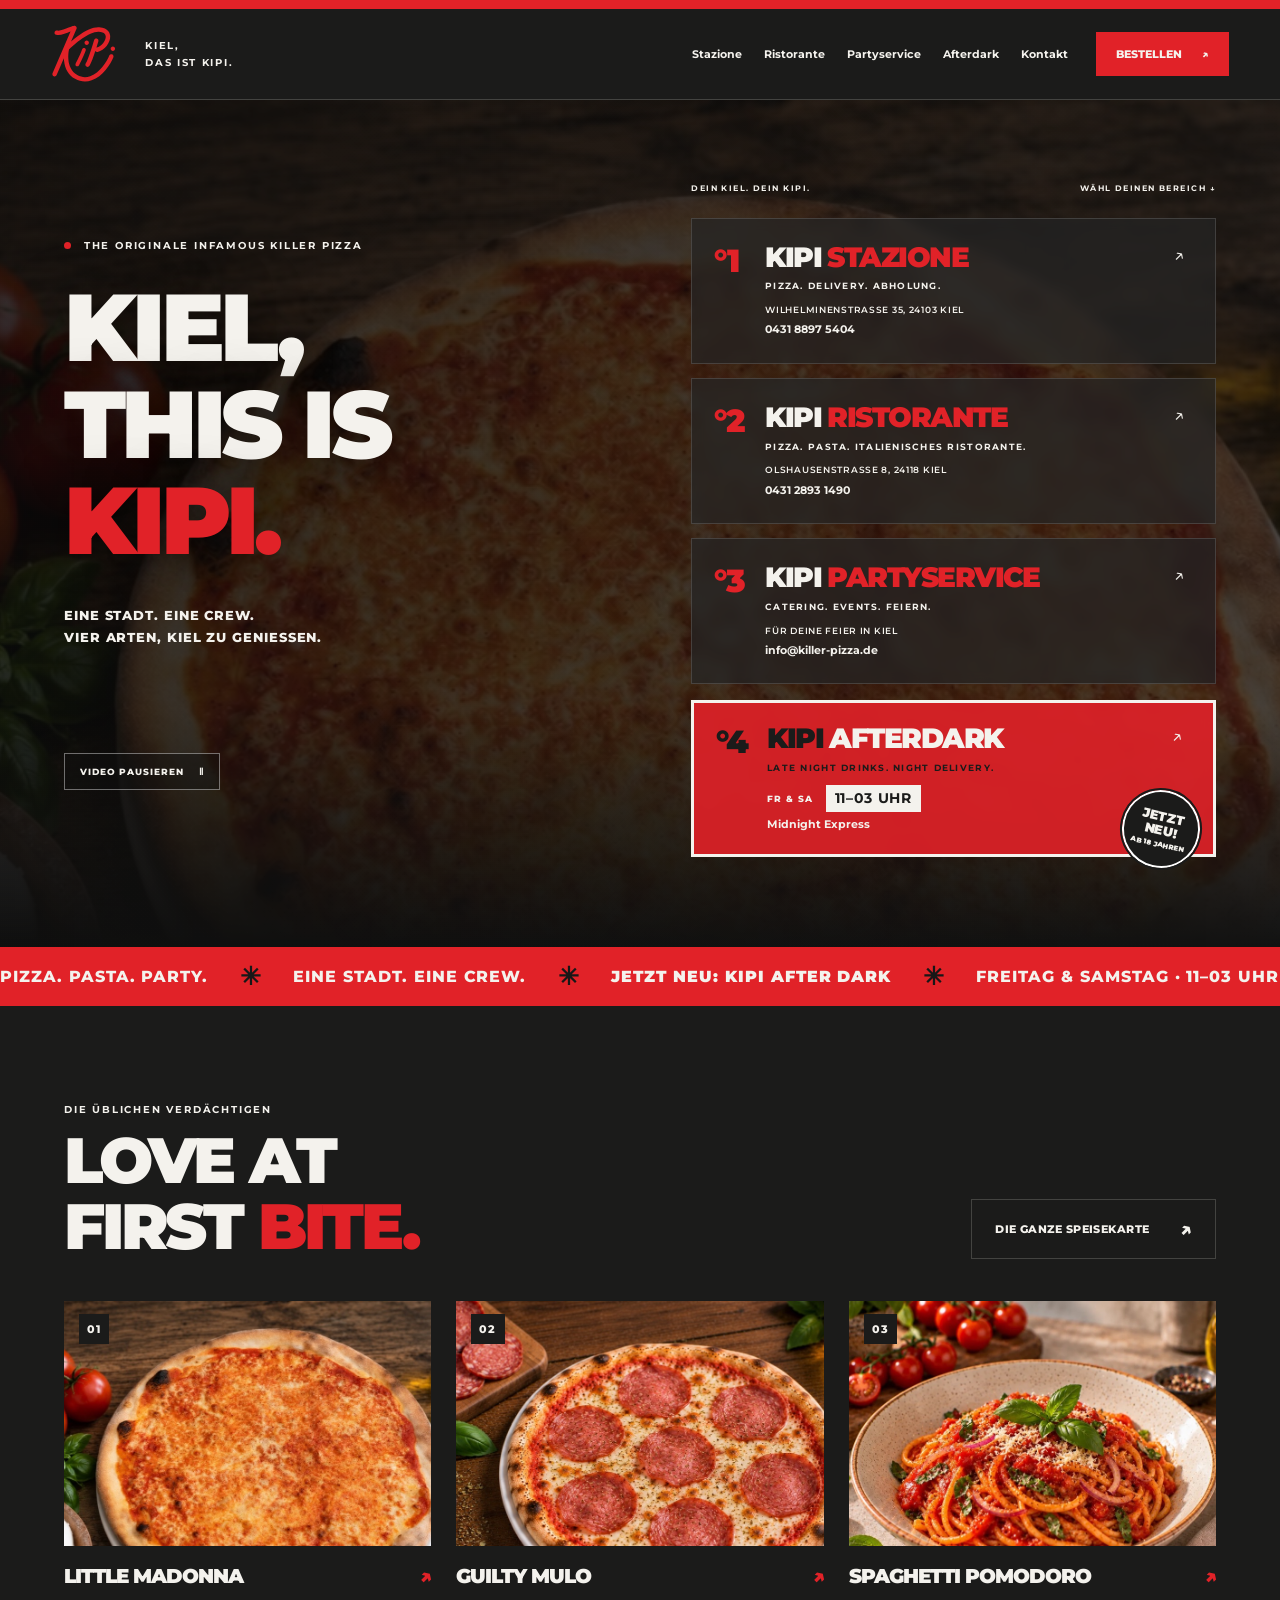
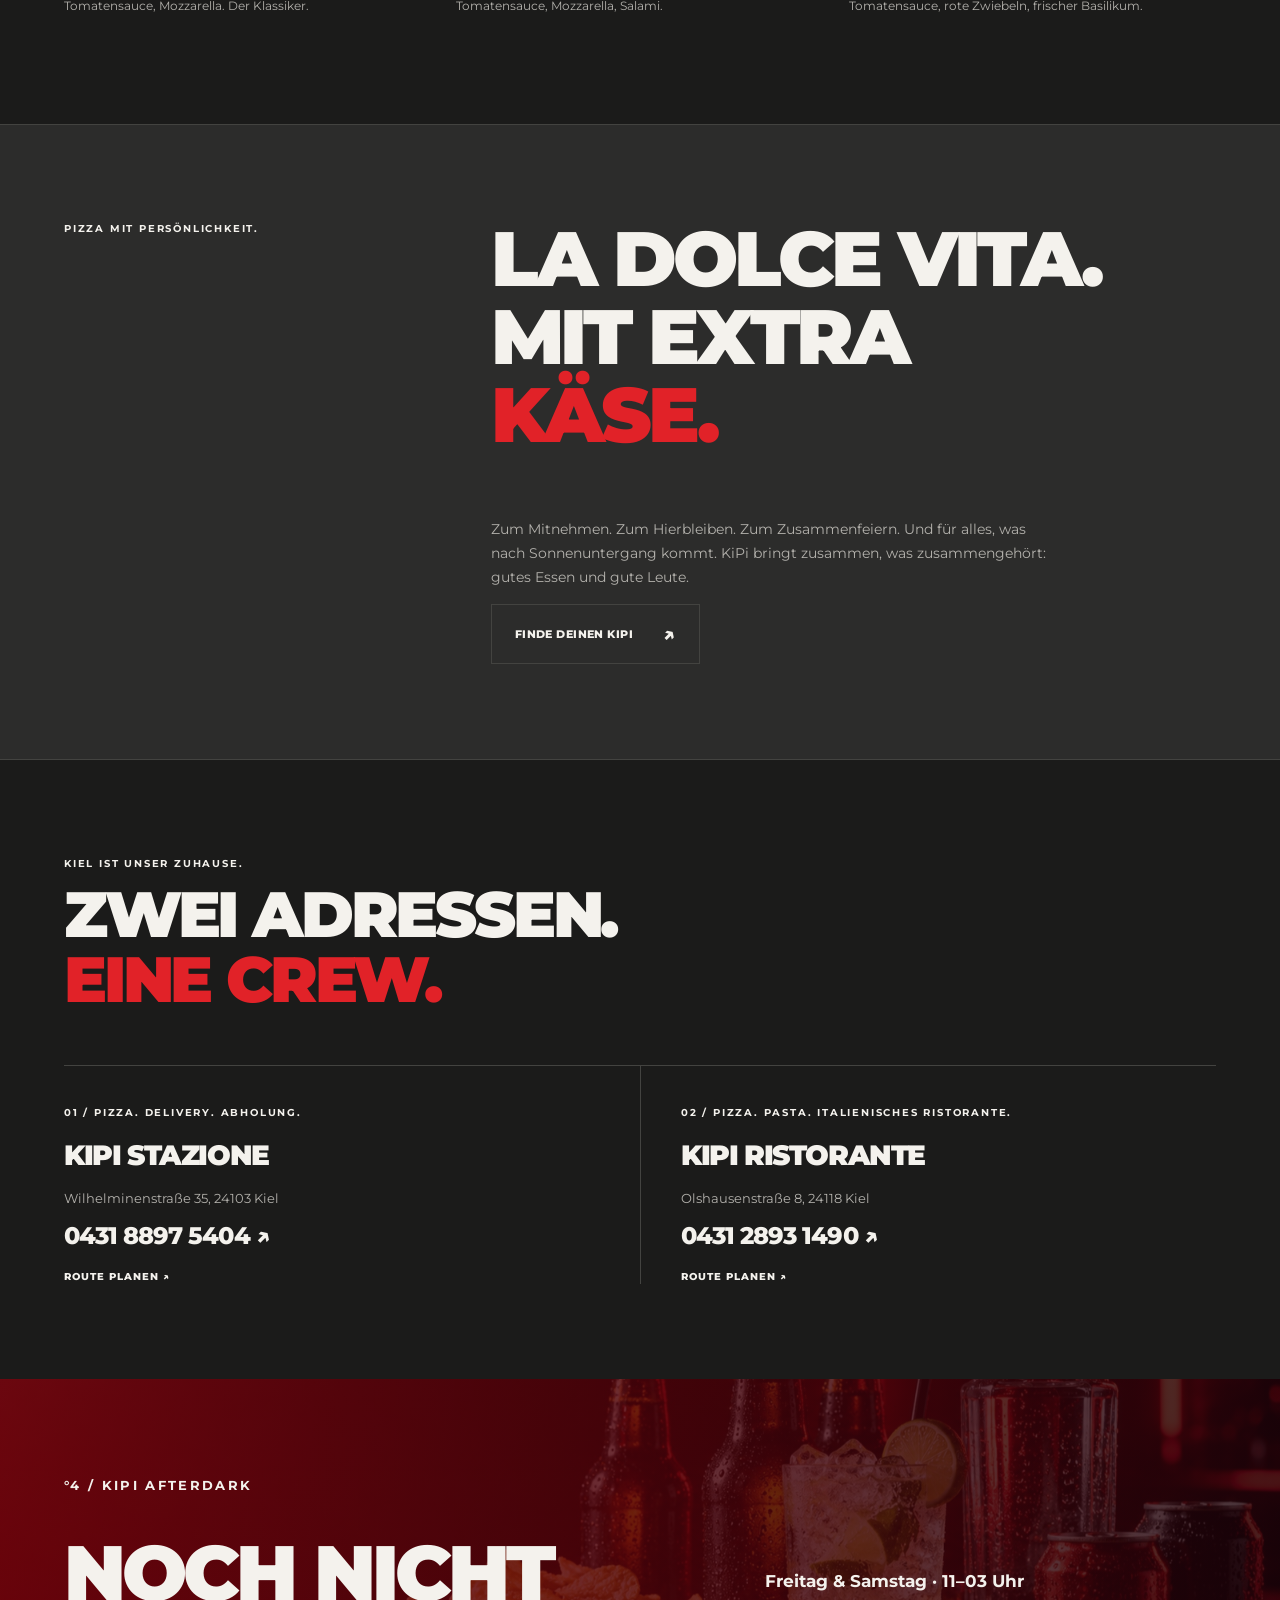
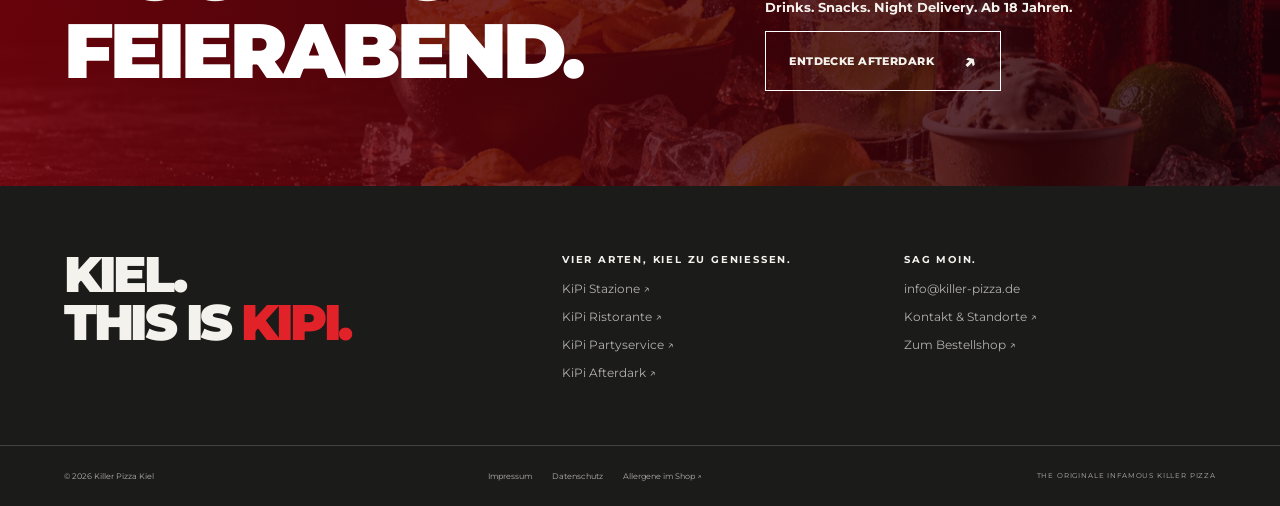
==== commit 96600846: "Remove Come hungry stamp from homepage" ====
--- a/index.html
+++ b/index.html
@@ -1,2 +1,2 @@
 <!doctype html>
-<html lang="de" data-page="home" data-root="./"><head><meta charset="utf-8"><meta name="viewport" content="width=device-width, initial-scale=1"><meta name="theme-color" content="#1b1b1a"><title>Killer Pizza Kiel — KiPi Stazione, Ristorante, Partyservice & Afterdark</title><meta name="description" content="Vier Arten, Kiel zu genießen: Pizza liefern lassen, italienisch essen, Catering anfragen und Drinks für die Nacht bestellen."><meta property="og:title" content="Killer Pizza Kiel — KiPi Stazione, Ristorante, Partyservice & Afterdark"><meta property="og:description" content="Vier Arten, Kiel zu genießen: Pizza liefern lassen, italienisch essen, Catering anfragen und Drinks für die Nacht bestellen."><meta property="og:type" content="website"><link rel="icon" href="./kipi-logo.svg"><link rel="stylesheet" href="./styles.css?v=20261102e"><script defer src="./prices.js?v=20261102e"></script><script defer src="./menu.js?v=20261102e"></script><script defer src="./app.js?v=20261102e"></script></head><body><div id="app"><a class="skip" href="#main">Zum Inhalt</a><header><a class="brand" href="./" aria-label="KiPi — Startseite"><img  src="./kipi-logo.svg" alt="KiPi" width="1000" height="600"><span class="brand-tagline">KIEL,<br>DAS IST KIPI.</span></a><nav aria-label="Hauptnavigation" id="navigation"><a  href="./stazione.html">Stazione</a><a  href="./ristorante.html">Ristorante</a><a  href="./partyservice.html">Partyservice</a><a  href="./afterdark.html">Afterdark</a><a href="./kontakt.html">Kontakt</a></nav><a class="header-order" href="https://shop.liefersoft.de/killer-pizza-kawamustafa-gbr-24103-77?disableRedirect=true">Bestellen <span aria-hidden="true">↗</span></a><button class="menu-toggle" aria-expanded="false" aria-controls="navigation" aria-label="Menü öffnen"><span></span><span></span></button></header><main id="main"><section class="home-hero cinema-hero" data-active-scene="video"><div class="scene-background" aria-hidden="true"><img class="scene-poster" src="./karte-kipi-pizza-little-madonna.jpg" alt=""><div class="video-frame" id="hero-video-frame"><div id="hero-video"></div></div><img class="scene-preview" data-background="stazione" src="./stazione-location.jpg" alt=""><img class="scene-preview" data-background="ristorante" src="./ristorante-location.jpg" alt=""><img class="scene-preview" data-background="partyservice" src="./partyservice-event.jpg" alt=""><img class="scene-preview" data-background="afterdark" src="./afterdark-delivery.jpg" alt=""><div class="scene-shade"></div></div><div class="hero-intro"><p class="eyebrow"><span class="dot"></span> THE ORIGINALE INFAMOUS KILLER PIZZA</p><h1>KIEL,<br>THIS IS <span>KIPI.</span></h1><p class="hero-caption">Eine Stadt. Eine Crew.<br>Vier Arten, Kiel zu genießen.</p><span class="round-stamp"><span>COME</span><span>HUNGRY.</span><span>LEAVE</span><span>HAPPY.</span></span><button class="motion-toggle" type="button" aria-pressed="false">Video pausieren <span aria-hidden="true">Ⅱ</span></button></div><div class="portals"><p class="eyebrow portal-lead">DEIN KIEL. DEIN KIPI. <span>WÄHL DEINEN BEREICH ↓</span></p><a data-scene="stazione" class="portal " href="./stazione.html"><span class="portal-number">°1</span><div><h2>KIPI <span>Stazione</span></h2><p class="portal-tag">Pizza. Delivery. Abholung.</p><p class="portal-info">Wilhelminenstraße 35, 24103 Kiel</p><p class="portal-contact">0431 8897 5404</p></div><span class="portal-arrow" aria-hidden="true">↗</span></a><a data-scene="ristorante" class="portal " href="./ristorante.html"><span class="portal-number">°2</span><div><h2>KIPI <span>Ristorante</span></h2><p class="portal-tag">Pizza. Pasta. Italienisches Ristorante.</p><p class="portal-info">Olshausenstraße 8, 24118 Kiel</p><p class="portal-contact">0431 2893 1490</p></div><span class="portal-arrow" aria-hidden="true">↗</span></a><a data-scene="partyservice" class="portal " href="./partyservice.html"><span class="portal-number">°3</span><div><h2>KIPI <span>Partyservice</span></h2><p class="portal-tag">Catering. Events. Feiern.</p><p class="portal-info">Für deine Feier in Kiel</p><p class="portal-contact">info@killer-pizza.de</p></div><span class="portal-arrow" aria-hidden="true">↗</span></a><a data-scene="afterdark" class="portal red" href="./afterdark.html"><span class="portal-number">°4</span><div><h2>KIPI <span>Afterdark</span></h2><p class="portal-tag">Late Night Drinks. Night Delivery.</p><p class="portal-hours"><span>FR & SA</span><strong>11–03 UHR</strong></p><p class="portal-contact">Midnight Express</p></div><span class="portal-arrow" aria-hidden="true">↗</span><span class="new-stamp">JETZT<br>NEU!<small>AB 18 JAHREN</small></span></a></div></section><div class="ticker" aria-hidden="true"><div class="ticker-track"><div class="ticker-group"><span class="ticker-message">PIZZA. PASTA. PARTY.</span><b aria-hidden="true">✳</b><span class="ticker-message">EINE STADT. EINE CREW.</span><b aria-hidden="true">✳</b><span class="ticker-message"><strong>JETZT NEU: KIPI AFTER DARK</strong></span><b aria-hidden="true">✳</b><span class="ticker-message">FREITAG & SAMSTAG · 11–03 UHR</span><b aria-hidden="true">✳</b><span class="ticker-message">DRINKS. SNACKS. NACHTSCHUB.</span><b aria-hidden="true">✳</b><span class="ticker-message">AFTER DARK · AB 18 JAHREN</span><b aria-hidden="true">✳</b></div><div class="ticker-group"><span class="ticker-message">PIZZA. PASTA. PARTY.</span><b aria-hidden="true">✳</b><span class="ticker-message">EINE STADT. EINE CREW.</span><b aria-hidden="true">✳</b><span class="ticker-message"><strong>JETZT NEU: KIPI AFTER DARK</strong></span><b aria-hidden="true">✳</b><span class="ticker-message">FREITAG & SAMSTAG · 11–03 UHR</span><b aria-hidden="true">✳</b><span class="ticker-message">DRINKS. SNACKS. NACHTSCHUB.</span><b aria-hidden="true">✳</b><span class="ticker-message">AFTER DARK · AB 18 JAHREN</span><b aria-hidden="true">✳</b></div></div></div><section class="favorites section"><div class="section-heading"><div><p class="eyebrow">DIE ÜBLICHEN VERDÄCHTIGEN</p><h2>LOVE AT<br>FIRST <em>BITE.</em></h2></div><a class="button secondary" href="https://shop.liefersoft.de/killer-pizza-kawamustafa-gbr-24103-77?disableRedirect=true">Die ganze Speisekarte<span aria-hidden="true">↗</span></a></div><div class="food-grid"><a href="https://shop.liefersoft.de/killer-pizza-kawamustafa-gbr-24103-77?disableRedirect=true" class="food-card"><div class="food-image"><img loading="lazy" src="./karte-kipi-pizza-little-madonna.jpg" alt="Little Madonna" width="1000" height="600"><span>01</span></div><h3>Little Madonna <span>↗</span></h3><p>Tomatensauce, Mozzarella. Der Klassiker.</p></a><a href="https://shop.liefersoft.de/killer-pizza-kawamustafa-gbr-24103-77?disableRedirect=true" class="food-card"><div class="food-image"><img loading="lazy" src="./karte-kipi-pizza-guilty-mulo.jpg" alt="Guilty Mulo" width="1000" height="600"><span>02</span></div><h3>Guilty Mulo <span>↗</span></h3><p>Tomatensauce, Mozzarella, Salami.</p></a><a href="https://shop.liefersoft.de/killer-pizza-kawamustafa-gbr-24103-77?disableRedirect=true" class="food-card"><div class="food-image"><img loading="lazy" src="./karte-pasta-pomodoro-s.jpg" alt="Spaghetti Pomodoro" width="1000" height="600"><span>03</span></div><h3>Spaghetti Pomodoro <span>↗</span></h3><p>Tomatensauce, rote Zwiebeln, frischer Basilikum.</p></a></div></section><section class="manifesto section"><span class="eyebrow">PIZZA MIT PERSÖNLICHKEIT.</span><div><h2>LA DOLCE VITA.<br>MIT EXTRA<br><em>KÄSE.</em></h2><p>Zum Mitnehmen. Zum Hierbleiben. Zum Zusammenfeiern. Und für alles, was nach Sonnenuntergang kommt. KiPi bringt zusammen, was zusammengehört: gutes Essen und gute Leute.</p><a class="button secondary" href="./kontakt.html">Finde deinen KiPi<span aria-hidden="true">↗</span></a></div></section><section class="locations section" id="standorte"><p class="eyebrow">KIEL IST UNSER ZUHAUSE.</p><h2>ZWEI ADRESSEN.<br><em>EINE CREW.</em></h2><div class="location-grid"><article><span class="eyebrow">01 / Pizza. Delivery. Abholung.</span><h3>KIPI Stazione</h3><address>Wilhelminenstraße 35, 24103 Kiel</address><a class="phone" href="tel:+4943188975404">0431 8897 5404 ↗</a><a class="text-link" href="https://www.google.com/maps/search/?api=1&query=Wilhelminenstra%C3%9Fe%2035%2C%2024103%20Kiel" target="_blank" rel="noopener">Route planen ↗</a></article><article><span class="eyebrow">02 / Pizza. Pasta. Italienisches Ristorante.</span><h3>KIPI Ristorante</h3><address>Olshausenstraße 8, 24118 Kiel</address><a class="phone" href="tel:+4943128931490">0431 2893 1490 ↗</a><a class="text-link" href="https://www.google.com/maps/search/?api=1&query=Olshausenstra%C3%9Fe%208%2C%2024118%20Kiel" target="_blank" rel="noopener">Route planen ↗</a></article></div></section><section class="night-banner section"><p class="eyebrow">°4 / KIPI AFTERDARK</p><h2>NOCH NICHT<br><span>FEIERABEND.</span></h2><div><p>Freitag & Samstag · 11–03 Uhr<br>Drinks. Snacks. Night Delivery. Ab 18 Jahren.</p><a class="button secondary" href="./afterdark.html">Entdecke Afterdark<span aria-hidden="true">↗</span></a></div></section></main><footer><div class="footer-top"><a class="footer-wordmark" href="./">KIEL.<br>THIS IS <span>KIPI.</span></a><div><p class="eyebrow">VIER ARTEN, KIEL ZU GENIESSEN.</p><a href="./stazione.html">KiPi Stazione ↗</a><a href="./ristorante.html">KiPi Ristorante ↗</a><a href="./partyservice.html">KiPi Partyservice ↗</a><a href="./afterdark.html">KiPi Afterdark ↗</a></div><div><p class="eyebrow">SAG MOIN.</p><a href="mailto:info@killer-pizza.de">info@killer-pizza.de</a><a href="./kontakt.html">Kontakt & Standorte ↗</a><a href="https://shop.liefersoft.de/killer-pizza-kawamustafa-gbr-24103-77?disableRedirect=true">Zum Bestellshop ↗</a></div></div><div class="footer-bottom"><span>© 2026 Killer Pizza Kiel</span><div><a href="./impressum.html">Impressum</a><a href="./datenschutz.html">Datenschutz</a><a href="https://shop.liefersoft.de/killer-pizza-kawamustafa-gbr-24103-77/additives-allergens">Allergene im Shop ↗</a></div><span>THE ORIGINALE INFAMOUS KILLER PIZZA</span></div></footer><a class="mobile-order" href="https://shop.liefersoft.de/killer-pizza-kawamustafa-gbr-24103-77?disableRedirect=true">HUNGRIG? JETZT BESTELLEN <span>↗</span></a></div><noscript><main style="padding:40px;font-family:Arial"><h1>Killer Pizza Kiel</h1><p>Stazione · Ristorante · Partyservice · Afterdark</p><p>Stazione: Wilhelminenstraße 35, 24103 Kiel · <a href="tel:+4943188975404">0431 8897 5404</a></p><p>Ristorante: Olshausenstraße 8, 24118 Kiel · <a href="tel:+4943128931490">0431 2893 1490</a></p><p><a href="https://shop.liefersoft.de/killer-pizza-kawamustafa-gbr-24103-77?disableRedirect=true">Jetzt online bestellen</a></p><p>Bitte aktiviere JavaScript für die vollständige Website.</p></main></noscript></body></html>+<html lang="de" data-page="home" data-root="./"><head><meta charset="utf-8"><meta name="viewport" content="width=device-width, initial-scale=1"><meta name="theme-color" content="#1b1b1a"><title>Killer Pizza Kiel — KiPi Stazione, Ristorante, Partyservice & Afterdark</title><meta name="description" content="Vier Arten, Kiel zu genießen: Pizza liefern lassen, italienisch essen, Catering anfragen und Drinks für die Nacht bestellen."><meta property="og:title" content="Killer Pizza Kiel — KiPi Stazione, Ristorante, Partyservice & Afterdark"><meta property="og:description" content="Vier Arten, Kiel zu genießen: Pizza liefern lassen, italienisch essen, Catering anfragen und Drinks für die Nacht bestellen."><meta property="og:type" content="website"><link rel="icon" href="./kipi-logo.svg"><link rel="stylesheet" href="./styles.css?v=20261102e"><script defer src="./prices.js?v=20261102e"></script><script defer src="./menu.js?v=20261102e"></script><script defer src="./app.js?v=20261104b"></script></head><body><div id="app"><a class="skip" href="#main">Zum Inhalt</a><header><a class="brand" href="./" aria-label="KiPi — Startseite"><img  src="./kipi-logo.svg" alt="KiPi" width="1000" height="600"><span class="brand-tagline">KIEL,<br>DAS IST KIPI.</span></a><nav aria-label="Hauptnavigation" id="navigation"><a  href="./stazione.html">Stazione</a><a  href="./ristorante.html">Ristorante</a><a  href="./partyservice.html">Partyservice</a><a  href="./afterdark.html">Afterdark</a><a href="./kontakt.html">Kontakt</a></nav><a class="header-order" href="https://shop.liefersoft.de/killer-pizza-kawamustafa-gbr-24103-77?disableRedirect=true">Bestellen <span aria-hidden="true">↗</span></a><button class="menu-toggle" aria-expanded="false" aria-controls="navigation" aria-label="Menü öffnen"><span></span><span></span></button></header><main id="main"><section class="home-hero cinema-hero" data-active-scene="video"><div class="scene-background" aria-hidden="true"><img class="scene-poster" src="./karte-kipi-pizza-little-madonna.jpg" alt=""><div class="video-frame" id="hero-video-frame"><div id="hero-video"></div></div><img class="scene-preview" data-background="stazione" src="./stazione-location.jpg" alt=""><img class="scene-preview" data-background="ristorante" src="./ristorante-location.jpg" alt=""><img class="scene-preview" data-background="partyservice" src="./partyservice-event.jpg" alt=""><img class="scene-preview" data-background="afterdark" src="./afterdark-delivery.jpg" alt=""><div class="scene-shade"></div></div><div class="hero-intro"><p class="eyebrow"><span class="dot"></span> THE ORIGINALE INFAMOUS KILLER PIZZA</p><h1>KIEL,<br>THIS IS <span>KIPI.</span></h1><p class="hero-caption">Eine Stadt. Eine Crew.<br>Vier Arten, Kiel zu genießen.</p><button class="motion-toggle" type="button" aria-pressed="false">Video pausieren <span aria-hidden="true">Ⅱ</span></button></div><div class="portals"><p class="eyebrow portal-lead">DEIN KIEL. DEIN KIPI. <span>WÄHL DEINEN BEREICH ↓</span></p><a data-scene="stazione" class="portal " href="./stazione.html"><span class="portal-number">°1</span><div><h2>KIPI <span>Stazione</span></h2><p class="portal-tag">Pizza. Delivery. Abholung.</p><p class="portal-info">Wilhelminenstraße 35, 24103 Kiel</p><p class="portal-contact">0431 8897 5404</p></div><span class="portal-arrow" aria-hidden="true">↗</span></a><a data-scene="ristorante" class="portal " href="./ristorante.html"><span class="portal-number">°2</span><div><h2>KIPI <span>Ristorante</span></h2><p class="portal-tag">Pizza. Pasta. Italienisches Ristorante.</p><p class="portal-info">Olshausenstraße 8, 24118 Kiel</p><p class="portal-contact">0431 2893 1490</p></div><span class="portal-arrow" aria-hidden="true">↗</span></a><a data-scene="partyservice" class="portal " href="./partyservice.html"><span class="portal-number">°3</span><div><h2>KIPI <span>Partyservice</span></h2><p class="portal-tag">Catering. Events. Feiern.</p><p class="portal-info">Für deine Feier in Kiel</p><p class="portal-contact">info@killer-pizza.de</p></div><span class="portal-arrow" aria-hidden="true">↗</span></a><a data-scene="afterdark" class="portal red" href="./afterdark.html"><span class="portal-number">°4</span><div><h2>KIPI <span>Afterdark</span></h2><p class="portal-tag">Late Night Drinks. Night Delivery.</p><p class="portal-hours"><span>FR & SA</span><strong>11–03 UHR</strong></p><p class="portal-contact">Midnight Express</p></div><span class="portal-arrow" aria-hidden="true">↗</span><span class="new-stamp">JETZT<br>NEU!<small>AB 18 JAHREN</small></span></a></div></section><div class="ticker" aria-hidden="true"><div class="ticker-track"><div class="ticker-group"><span class="ticker-message">PIZZA. PASTA. PARTY.</span><b aria-hidden="true">✳</b><span class="ticker-message">EINE STADT. EINE CREW.</span><b aria-hidden="true">✳</b><span class="ticker-message"><strong>JETZT NEU: KIPI AFTER DARK</strong></span><b aria-hidden="true">✳</b><span class="ticker-message">FREITAG & SAMSTAG · 11–03 UHR</span><b aria-hidden="true">✳</b><span class="ticker-message">DRINKS. SNACKS. NACHTSCHUB.</span><b aria-hidden="true">✳</b><span class="ticker-message">AFTER DARK · AB 18 JAHREN</span><b aria-hidden="true">✳</b></div><div class="ticker-group"><span class="ticker-message">PIZZA. PASTA. PARTY.</span><b aria-hidden="true">✳</b><span class="ticker-message">EINE STADT. EINE CREW.</span><b aria-hidden="true">✳</b><span class="ticker-message"><strong>JETZT NEU: KIPI AFTER DARK</strong></span><b aria-hidden="true">✳</b><span class="ticker-message">FREITAG & SAMSTAG · 11–03 UHR</span><b aria-hidden="true">✳</b><span class="ticker-message">DRINKS. SNACKS. NACHTSCHUB.</span><b aria-hidden="true">✳</b><span class="ticker-message">AFTER DARK · AB 18 JAHREN</span><b aria-hidden="true">✳</b></div></div></div><section class="favorites section"><div class="section-heading"><div><p class="eyebrow">DIE ÜBLICHEN VERDÄCHTIGEN</p><h2>LOVE AT<br>FIRST <em>BITE.</em></h2></div><a class="button secondary" href="https://shop.liefersoft.de/killer-pizza-kawamustafa-gbr-24103-77?disableRedirect=true">Die ganze Speisekarte<span aria-hidden="true">↗</span></a></div><div class="food-grid"><a href="https://shop.liefersoft.de/killer-pizza-kawamustafa-gbr-24103-77?disableRedirect=true" class="food-card"><div class="food-image"><img loading="lazy" src="./karte-kipi-pizza-little-madonna.jpg" alt="Little Madonna" width="1000" height="600"><span>01</span></div><h3>Little Madonna <span>↗</span></h3><p>Tomatensauce, Mozzarella. Der Klassiker.</p></a><a href="https://shop.liefersoft.de/killer-pizza-kawamustafa-gbr-24103-77?disableRedirect=true" class="food-card"><div class="food-image"><img loading="lazy" src="./karte-kipi-pizza-guilty-mulo.jpg" alt="Guilty Mulo" width="1000" height="600"><span>02</span></div><h3>Guilty Mulo <span>↗</span></h3><p>Tomatensauce, Mozzarella, Salami.</p></a><a href="https://shop.liefersoft.de/killer-pizza-kawamustafa-gbr-24103-77?disableRedirect=true" class="food-card"><div class="food-image"><img loading="lazy" src="./karte-pasta-pomodoro-s.jpg" alt="Spaghetti Pomodoro" width="1000" height="600"><span>03</span></div><h3>Spaghetti Pomodoro <span>↗</span></h3><p>Tomatensauce, rote Zwiebeln, frischer Basilikum.</p></a></div></section><section class="manifesto section"><span class="eyebrow">PIZZA MIT PERSÖNLICHKEIT.</span><div><h2>LA DOLCE VITA.<br>MIT EXTRA<br><em>KÄSE.</em></h2><p>Zum Mitnehmen. Zum Hierbleiben. Zum Zusammenfeiern. Und für alles, was nach Sonnenuntergang kommt. KiPi bringt zusammen, was zusammengehört: gutes Essen und gute Leute.</p><a class="button secondary" href="./kontakt.html">Finde deinen KiPi<span aria-hidden="true">↗</span></a></div></section><section class="locations section" id="standorte"><p class="eyebrow">KIEL IST UNSER ZUHAUSE.</p><h2>ZWEI ADRESSEN.<br><em>EINE CREW.</em></h2><div class="location-grid"><article><span class="eyebrow">01 / Pizza. Delivery. Abholung.</span><h3>KIPI Stazione</h3><address>Wilhelminenstraße 35, 24103 Kiel</address><a class="phone" href="tel:+4943188975404">0431 8897 5404 ↗</a><a class="text-link" href="https://www.google.com/maps/search/?api=1&query=Wilhelminenstra%C3%9Fe%2035%2C%2024103%20Kiel" target="_blank" rel="noopener">Route planen ↗</a></article><article><span class="eyebrow">02 / Pizza. Pasta. Italienisches Ristorante.</span><h3>KIPI Ristorante</h3><address>Olshausenstraße 8, 24118 Kiel</address><a class="phone" href="tel:+4943128931490">0431 2893 1490 ↗</a><a class="text-link" href="https://www.google.com/maps/search/?api=1&query=Olshausenstra%C3%9Fe%208%2C%2024118%20Kiel" target="_blank" rel="noopener">Route planen ↗</a></article></div></section><section class="night-banner section"><p class="eyebrow">°4 / KIPI AFTERDARK</p><h2>NOCH NICHT<br><span>FEIERABEND.</span></h2><div><p>Freitag & Samstag · 11–03 Uhr<br>Drinks. Snacks. Night Delivery. Ab 18 Jahren.</p><a class="button secondary" href="./afterdark.html">Entdecke Afterdark<span aria-hidden="true">↗</span></a></div></section></main><footer><div class="footer-top"><a class="footer-wordmark" href="./">KIEL.<br>THIS IS <span>KIPI.</span></a><div><p class="eyebrow">VIER ARTEN, KIEL ZU GENIESSEN.</p><a href="./stazione.html">KiPi Stazione ↗</a><a href="./ristorante.html">KiPi Ristorante ↗</a><a href="./partyservice.html">KiPi Partyservice ↗</a><a href="./afterdark.html">KiPi Afterdark ↗</a></div><div><p class="eyebrow">SAG MOIN.</p><a href="mailto:info@killer-pizza.de">info@killer-pizza.de</a><a href="./kontakt.html">Kontakt & Standorte ↗</a><a href="https://shop.liefersoft.de/killer-pizza-kawamustafa-gbr-24103-77?disableRedirect=true">Zum Bestellshop ↗</a></div></div><div class="footer-bottom"><span>© 2026 Killer Pizza Kiel</span><div><a href="./impressum.html">Impressum</a><a href="./datenschutz.html">Datenschutz</a><a href="https://shop.liefersoft.de/killer-pizza-kawamustafa-gbr-24103-77/additives-allergens">Allergene im Shop ↗</a></div><span>THE ORIGINALE INFAMOUS KILLER PIZZA</span></div></footer><a class="mobile-order" href="https://shop.liefersoft.de/killer-pizza-kawamustafa-gbr-24103-77?disableRedirect=true">HUNGRIG? JETZT BESTELLEN <span>↗</span></a></div><noscript><main style="padding:40px;font-family:Arial"><h1>Killer Pizza Kiel</h1><p>Stazione · Ristorante · Partyservice · Afterdark</p><p>Stazione: Wilhelminenstraße 35, 24103 Kiel · <a href="tel:+4943188975404">0431 8897 5404</a></p><p>Ristorante: Olshausenstraße 8, 24118 Kiel · <a href="tel:+4943128931490">0431 2893 1490</a></p><p><a href="https://shop.liefersoft.de/killer-pizza-kawamustafa-gbr-24103-77?disableRedirect=true">Jetzt online bestellen</a></p><p>Bitte aktiviere JavaScript für die vollständige Website.</p></main></noscript></body></html>
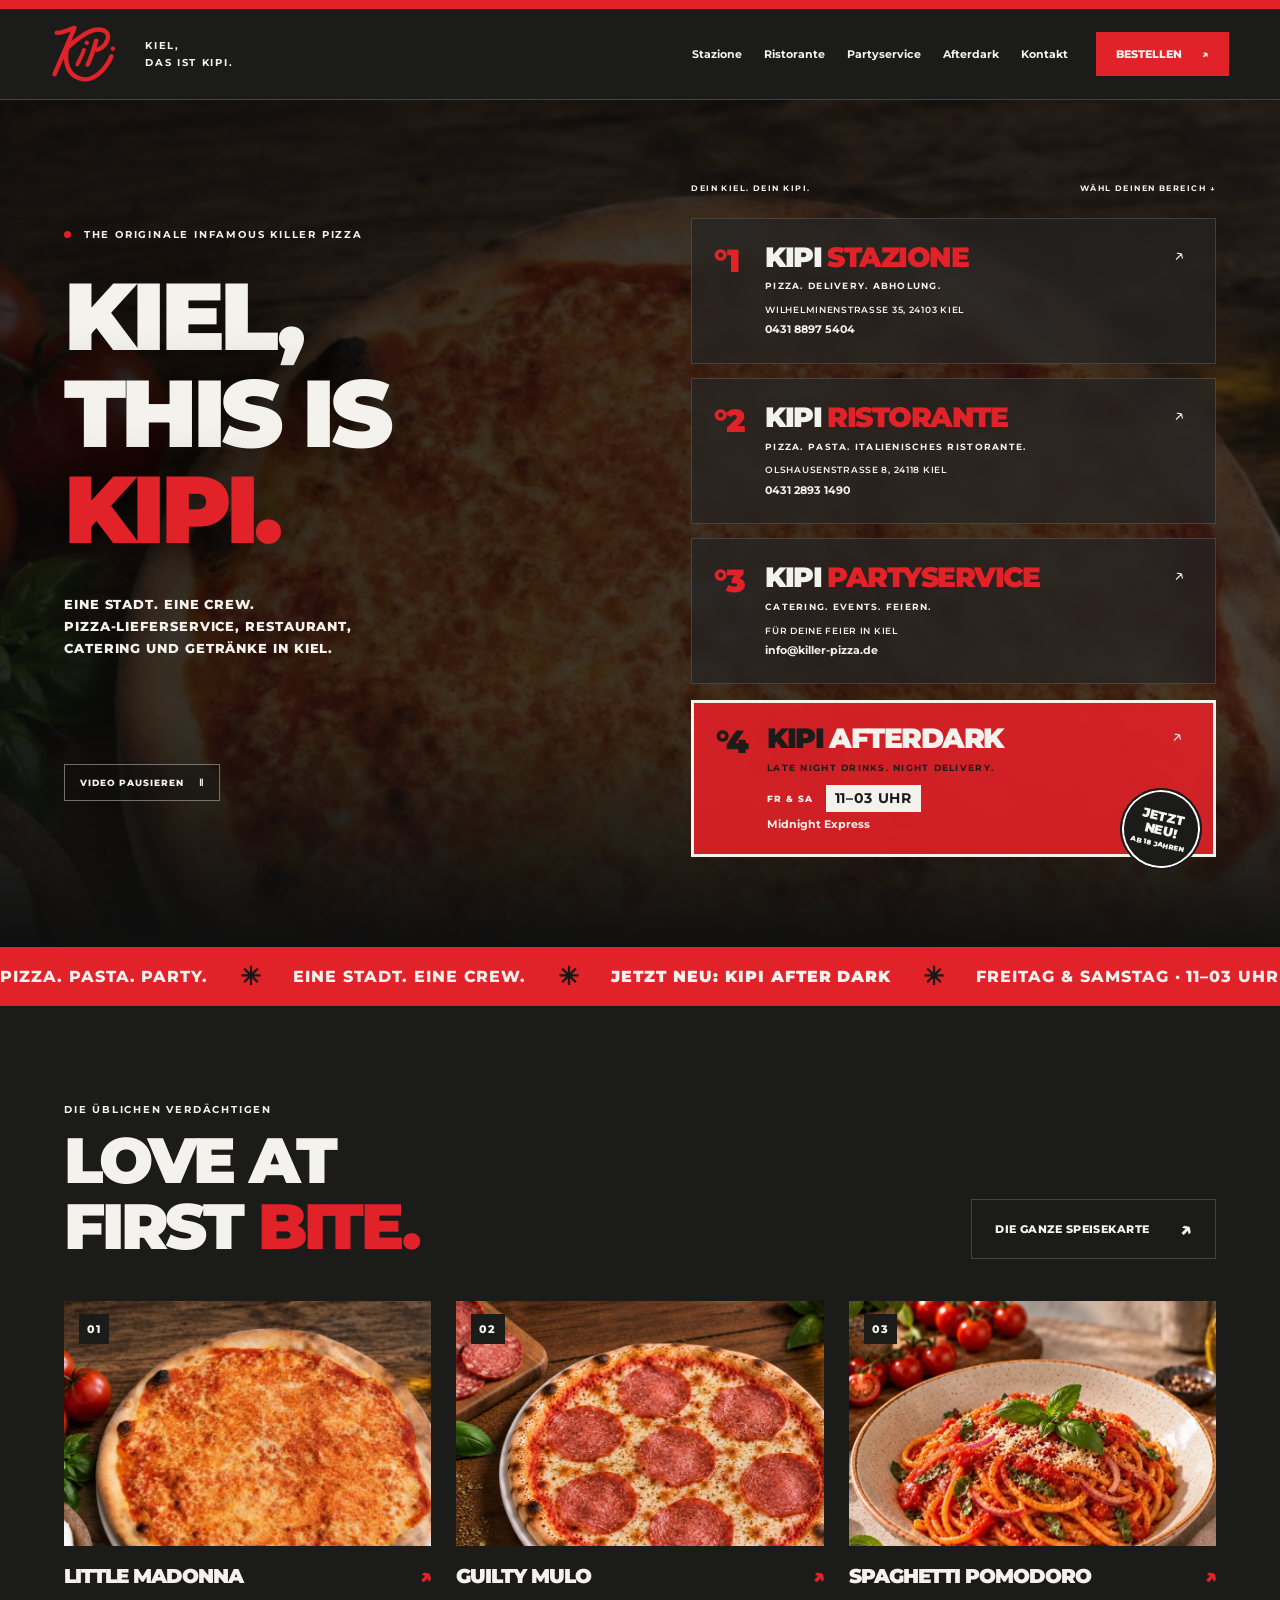
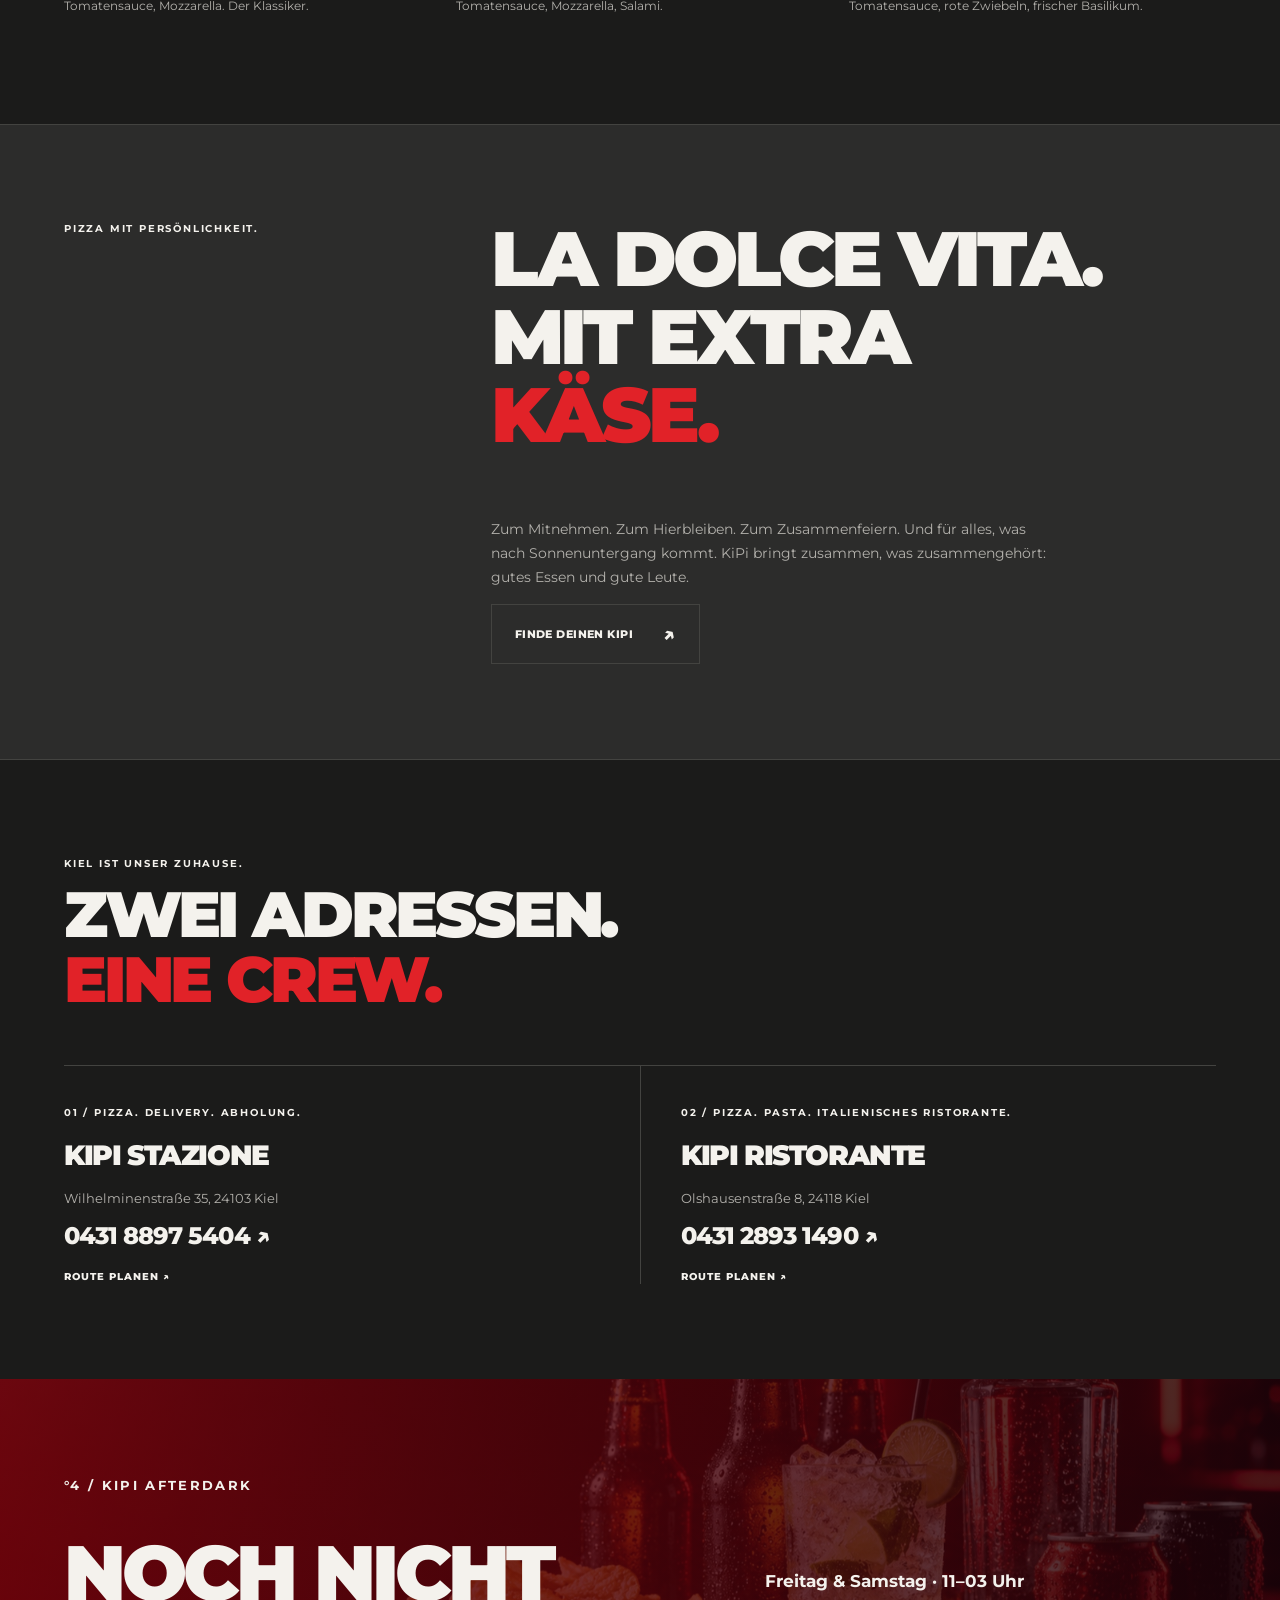
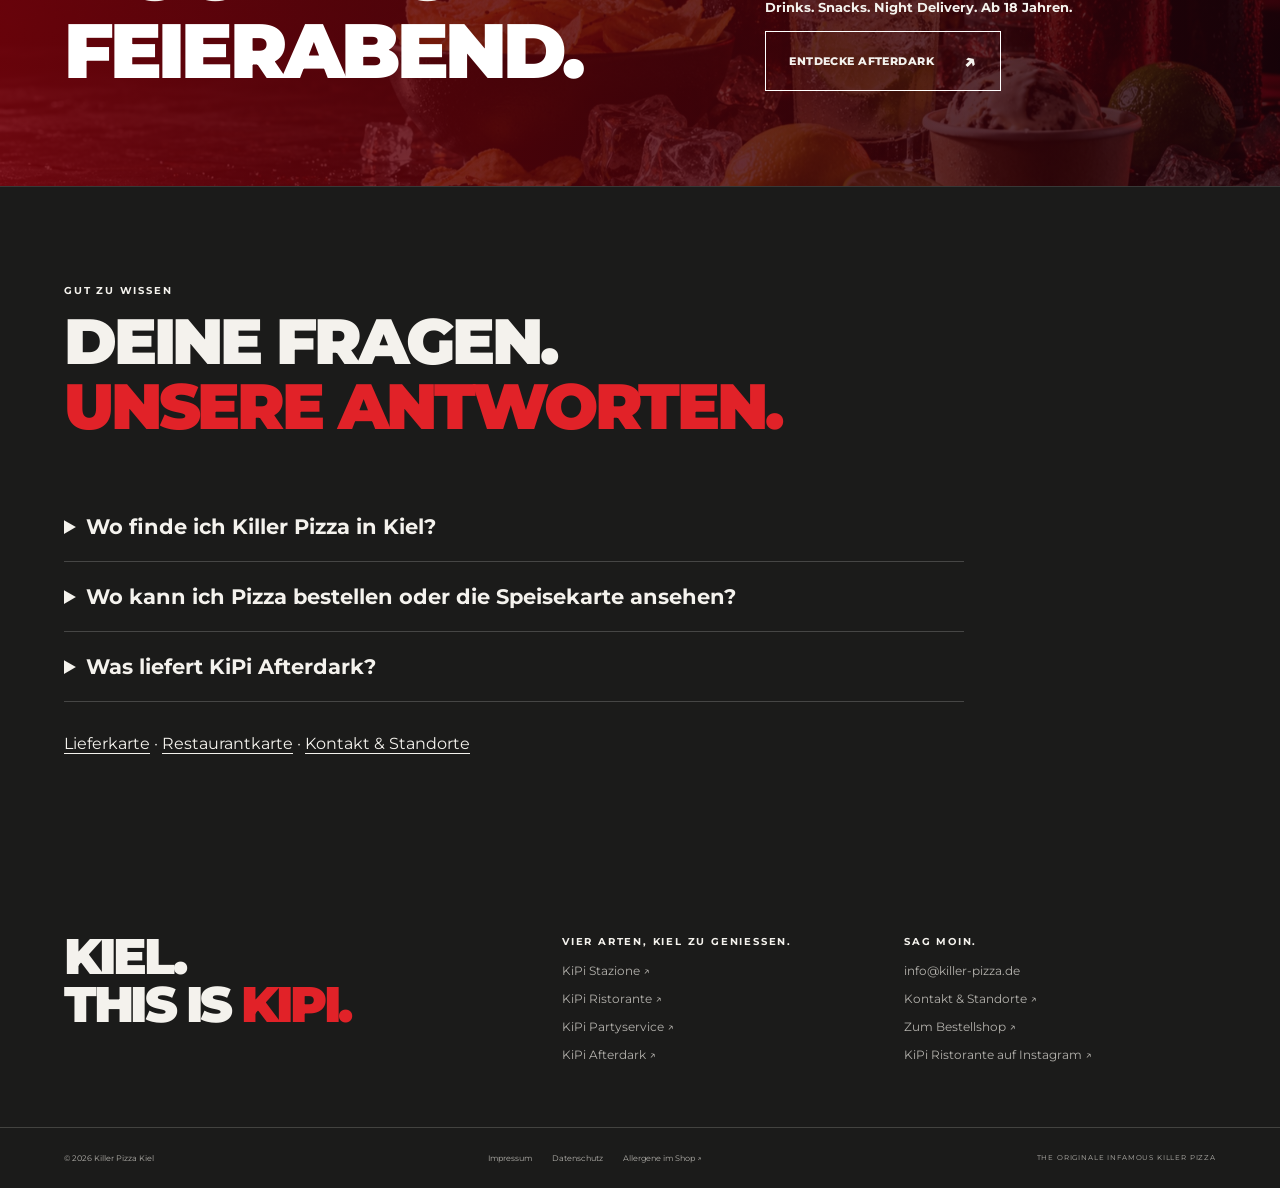
==== commit 5d67da32: "Add local SEO, sitemap and Instagram" ====
--- a/index.html
+++ b/index.html
@@ -1,2 +1,2 @@
 <!doctype html>
-<html lang="de" data-page="home" data-root="./"><head><meta charset="utf-8"><meta name="viewport" content="width=device-width, initial-scale=1"><meta name="theme-color" content="#1b1b1a"><title>Killer Pizza Kiel — KiPi Stazione, Ristorante, Partyservice & Afterdark</title><meta name="description" content="Vier Arten, Kiel zu genießen: Pizza liefern lassen, italienisch essen, Catering anfragen und Drinks für die Nacht bestellen."><meta property="og:title" content="Killer Pizza Kiel — KiPi Stazione, Ristorante, Partyservice & Afterdark"><meta property="og:description" content="Vier Arten, Kiel zu genießen: Pizza liefern lassen, italienisch essen, Catering anfragen und Drinks für die Nacht bestellen."><meta property="og:type" content="website"><link rel="icon" href="./kipi-logo.svg"><link rel="stylesheet" href="./styles.css?v=20261102e"><script defer src="./prices.js?v=20261102e"></script><script defer src="./menu.js?v=20261102e"></script><script defer src="./app.js?v=20261104b"></script></head><body><div id="app"><a class="skip" href="#main">Zum Inhalt</a><header><a class="brand" href="./" aria-label="KiPi — Startseite"><img  src="./kipi-logo.svg" alt="KiPi" width="1000" height="600"><span class="brand-tagline">KIEL,<br>DAS IST KIPI.</span></a><nav aria-label="Hauptnavigation" id="navigation"><a  href="./stazione.html">Stazione</a><a  href="./ristorante.html">Ristorante</a><a  href="./partyservice.html">Partyservice</a><a  href="./afterdark.html">Afterdark</a><a href="./kontakt.html">Kontakt</a></nav><a class="header-order" href="https://shop.liefersoft.de/killer-pizza-kawamustafa-gbr-24103-77?disableRedirect=true">Bestellen <span aria-hidden="true">↗</span></a><button class="menu-toggle" aria-expanded="false" aria-controls="navigation" aria-label="Menü öffnen"><span></span><span></span></button></header><main id="main"><section class="home-hero cinema-hero" data-active-scene="video"><div class="scene-background" aria-hidden="true"><img class="scene-poster" src="./karte-kipi-pizza-little-madonna.jpg" alt=""><div class="video-frame" id="hero-video-frame"><div id="hero-video"></div></div><img class="scene-preview" data-background="stazione" src="./stazione-location.jpg" alt=""><img class="scene-preview" data-background="ristorante" src="./ristorante-location.jpg" alt=""><img class="scene-preview" data-background="partyservice" src="./partyservice-event.jpg" alt=""><img class="scene-preview" data-background="afterdark" src="./afterdark-delivery.jpg" alt=""><div class="scene-shade"></div></div><div class="hero-intro"><p class="eyebrow"><span class="dot"></span> THE ORIGINALE INFAMOUS KILLER PIZZA</p><h1>KIEL,<br>THIS IS <span>KIPI.</span></h1><p class="hero-caption">Eine Stadt. Eine Crew.<br>Vier Arten, Kiel zu genießen.</p><button class="motion-toggle" type="button" aria-pressed="false">Video pausieren <span aria-hidden="true">Ⅱ</span></button></div><div class="portals"><p class="eyebrow portal-lead">DEIN KIEL. DEIN KIPI. <span>WÄHL DEINEN BEREICH ↓</span></p><a data-scene="stazione" class="portal " href="./stazione.html"><span class="portal-number">°1</span><div><h2>KIPI <span>Stazione</span></h2><p class="portal-tag">Pizza. Delivery. Abholung.</p><p class="portal-info">Wilhelminenstraße 35, 24103 Kiel</p><p class="portal-contact">0431 8897 5404</p></div><span class="portal-arrow" aria-hidden="true">↗</span></a><a data-scene="ristorante" class="portal " href="./ristorante.html"><span class="portal-number">°2</span><div><h2>KIPI <span>Ristorante</span></h2><p class="portal-tag">Pizza. Pasta. Italienisches Ristorante.</p><p class="portal-info">Olshausenstraße 8, 24118 Kiel</p><p class="portal-contact">0431 2893 1490</p></div><span class="portal-arrow" aria-hidden="true">↗</span></a><a data-scene="partyservice" class="portal " href="./partyservice.html"><span class="portal-number">°3</span><div><h2>KIPI <span>Partyservice</span></h2><p class="portal-tag">Catering. Events. Feiern.</p><p class="portal-info">Für deine Feier in Kiel</p><p class="portal-contact">info@killer-pizza.de</p></div><span class="portal-arrow" aria-hidden="true">↗</span></a><a data-scene="afterdark" class="portal red" href="./afterdark.html"><span class="portal-number">°4</span><div><h2>KIPI <span>Afterdark</span></h2><p class="portal-tag">Late Night Drinks. Night Delivery.</p><p class="portal-hours"><span>FR & SA</span><strong>11–03 UHR</strong></p><p class="portal-contact">Midnight Express</p></div><span class="portal-arrow" aria-hidden="true">↗</span><span class="new-stamp">JETZT<br>NEU!<small>AB 18 JAHREN</small></span></a></div></section><div class="ticker" aria-hidden="true"><div class="ticker-track"><div class="ticker-group"><span class="ticker-message">PIZZA. PASTA. PARTY.</span><b aria-hidden="true">✳</b><span class="ticker-message">EINE STADT. EINE CREW.</span><b aria-hidden="true">✳</b><span class="ticker-message"><strong>JETZT NEU: KIPI AFTER DARK</strong></span><b aria-hidden="true">✳</b><span class="ticker-message">FREITAG & SAMSTAG · 11–03 UHR</span><b aria-hidden="true">✳</b><span class="ticker-message">DRINKS. SNACKS. NACHTSCHUB.</span><b aria-hidden="true">✳</b><span class="ticker-message">AFTER DARK · AB 18 JAHREN</span><b aria-hidden="true">✳</b></div><div class="ticker-group"><span class="ticker-message">PIZZA. PASTA. PARTY.</span><b aria-hidden="true">✳</b><span class="ticker-message">EINE STADT. EINE CREW.</span><b aria-hidden="true">✳</b><span class="ticker-message"><strong>JETZT NEU: KIPI AFTER DARK</strong></span><b aria-hidden="true">✳</b><span class="ticker-message">FREITAG & SAMSTAG · 11–03 UHR</span><b aria-hidden="true">✳</b><span class="ticker-message">DRINKS. SNACKS. NACHTSCHUB.</span><b aria-hidden="true">✳</b><span class="ticker-message">AFTER DARK · AB 18 JAHREN</span><b aria-hidden="true">✳</b></div></div></div><section class="favorites section"><div class="section-heading"><div><p class="eyebrow">DIE ÜBLICHEN VERDÄCHTIGEN</p><h2>LOVE AT<br>FIRST <em>BITE.</em></h2></div><a class="button secondary" href="https://shop.liefersoft.de/killer-pizza-kawamustafa-gbr-24103-77?disableRedirect=true">Die ganze Speisekarte<span aria-hidden="true">↗</span></a></div><div class="food-grid"><a href="https://shop.liefersoft.de/killer-pizza-kawamustafa-gbr-24103-77?disableRedirect=true" class="food-card"><div class="food-image"><img loading="lazy" src="./karte-kipi-pizza-little-madonna.jpg" alt="Little Madonna" width="1000" height="600"><span>01</span></div><h3>Little Madonna <span>↗</span></h3><p>Tomatensauce, Mozzarella. Der Klassiker.</p></a><a href="https://shop.liefersoft.de/killer-pizza-kawamustafa-gbr-24103-77?disableRedirect=true" class="food-card"><div class="food-image"><img loading="lazy" src="./karte-kipi-pizza-guilty-mulo.jpg" alt="Guilty Mulo" width="1000" height="600"><span>02</span></div><h3>Guilty Mulo <span>↗</span></h3><p>Tomatensauce, Mozzarella, Salami.</p></a><a href="https://shop.liefersoft.de/killer-pizza-kawamustafa-gbr-24103-77?disableRedirect=true" class="food-card"><div class="food-image"><img loading="lazy" src="./karte-pasta-pomodoro-s.jpg" alt="Spaghetti Pomodoro" width="1000" height="600"><span>03</span></div><h3>Spaghetti Pomodoro <span>↗</span></h3><p>Tomatensauce, rote Zwiebeln, frischer Basilikum.</p></a></div></section><section class="manifesto section"><span class="eyebrow">PIZZA MIT PERSÖNLICHKEIT.</span><div><h2>LA DOLCE VITA.<br>MIT EXTRA<br><em>KÄSE.</em></h2><p>Zum Mitnehmen. Zum Hierbleiben. Zum Zusammenfeiern. Und für alles, was nach Sonnenuntergang kommt. KiPi bringt zusammen, was zusammengehört: gutes Essen und gute Leute.</p><a class="button secondary" href="./kontakt.html">Finde deinen KiPi<span aria-hidden="true">↗</span></a></div></section><section class="locations section" id="standorte"><p class="eyebrow">KIEL IST UNSER ZUHAUSE.</p><h2>ZWEI ADRESSEN.<br><em>EINE CREW.</em></h2><div class="location-grid"><article><span class="eyebrow">01 / Pizza. Delivery. Abholung.</span><h3>KIPI Stazione</h3><address>Wilhelminenstraße 35, 24103 Kiel</address><a class="phone" href="tel:+4943188975404">0431 8897 5404 ↗</a><a class="text-link" href="https://www.google.com/maps/search/?api=1&query=Wilhelminenstra%C3%9Fe%2035%2C%2024103%20Kiel" target="_blank" rel="noopener">Route planen ↗</a></article><article><span class="eyebrow">02 / Pizza. Pasta. Italienisches Ristorante.</span><h3>KIPI Ristorante</h3><address>Olshausenstraße 8, 24118 Kiel</address><a class="phone" href="tel:+4943128931490">0431 2893 1490 ↗</a><a class="text-link" href="https://www.google.com/maps/search/?api=1&query=Olshausenstra%C3%9Fe%208%2C%2024118%20Kiel" target="_blank" rel="noopener">Route planen ↗</a></article></div></section><section class="night-banner section"><p class="eyebrow">°4 / KIPI AFTERDARK</p><h2>NOCH NICHT<br><span>FEIERABEND.</span></h2><div><p>Freitag & Samstag · 11–03 Uhr<br>Drinks. Snacks. Night Delivery. Ab 18 Jahren.</p><a class="button secondary" href="./afterdark.html">Entdecke Afterdark<span aria-hidden="true">↗</span></a></div></section></main><footer><div class="footer-top"><a class="footer-wordmark" href="./">KIEL.<br>THIS IS <span>KIPI.</span></a><div><p class="eyebrow">VIER ARTEN, KIEL ZU GENIESSEN.</p><a href="./stazione.html">KiPi Stazione ↗</a><a href="./ristorante.html">KiPi Ristorante ↗</a><a href="./partyservice.html">KiPi Partyservice ↗</a><a href="./afterdark.html">KiPi Afterdark ↗</a></div><div><p class="eyebrow">SAG MOIN.</p><a href="mailto:info@killer-pizza.de">info@killer-pizza.de</a><a href="./kontakt.html">Kontakt & Standorte ↗</a><a href="https://shop.liefersoft.de/killer-pizza-kawamustafa-gbr-24103-77?disableRedirect=true">Zum Bestellshop ↗</a></div></div><div class="footer-bottom"><span>© 2026 Killer Pizza Kiel</span><div><a href="./impressum.html">Impressum</a><a href="./datenschutz.html">Datenschutz</a><a href="https://shop.liefersoft.de/killer-pizza-kawamustafa-gbr-24103-77/additives-allergens">Allergene im Shop ↗</a></div><span>THE ORIGINALE INFAMOUS KILLER PIZZA</span></div></footer><a class="mobile-order" href="https://shop.liefersoft.de/killer-pizza-kawamustafa-gbr-24103-77?disableRedirect=true">HUNGRIG? JETZT BESTELLEN <span>↗</span></a></div><noscript><main style="padding:40px;font-family:Arial"><h1>Killer Pizza Kiel</h1><p>Stazione · Ristorante · Partyservice · Afterdark</p><p>Stazione: Wilhelminenstraße 35, 24103 Kiel · <a href="tel:+4943188975404">0431 8897 5404</a></p><p>Ristorante: Olshausenstraße 8, 24118 Kiel · <a href="tel:+4943128931490">0431 2893 1490</a></p><p><a href="https://shop.liefersoft.de/killer-pizza-kawamustafa-gbr-24103-77?disableRedirect=true">Jetzt online bestellen</a></p><p>Bitte aktiviere JavaScript für die vollständige Website.</p></main></noscript></body></html>+<html lang="de" data-page="home" data-root="./"><head><meta charset="utf-8"><meta name="viewport" content="width=device-width, initial-scale=1"><meta name="theme-color" content="#1b1b1a"><title>Killer Pizza Kiel | Lieferservice, Restaurant &amp; Catering</title><meta name="description" content="Killer Pizza in Kiel: Pizza und Pasta liefern lassen oder abholen, im KiPi Ristorante essen, Catering anfragen und Getränke mit Afterdark bestellen."><link rel="canonical" href="https://killer-pizza.de/"><meta name="robots" content="index,follow,max-image-preview:large"><meta property="og:locale" content="de_DE"><meta property="og:site_name" content="Killer Pizza Kiel"><meta property="og:type" content="website"><meta property="og:url" content="https://killer-pizza.de/"><meta property="og:title" content="Killer Pizza Kiel | Lieferservice, Restaurant &amp; Catering"><meta property="og:description" content="Killer Pizza in Kiel: Pizza und Pasta liefern lassen oder abholen, im KiPi Ristorante essen, Catering anfragen und Getränke mit Afterdark bestellen."><meta property="og:image" content="https://killer-pizza.de/stazione-location.jpg"><meta name="twitter:card" content="summary_large_image"><link rel="icon" href="./kipi-logo.svg"><link rel="stylesheet" href="./styles.css?v=20261106a"><script type="application/ld+json">{"@context":"https://schema.org","@graph":[{"@type":"Organization","@id":"https://killer-pizza.de/#organization","name":"Killer Pizza Kiel","alternateName":"KiPi","url":"https://killer-pizza.de/","logo":"https://killer-pizza.de/kipi-logo.svg","email":"info@killer-pizza.de"},{"@type":"WebSite","@id":"https://killer-pizza.de/#website","url":"https://killer-pizza.de/","name":"Killer Pizza Kiel","alternateName":"KiPi","inLanguage":"de-DE","publisher":{"@id":"https://killer-pizza.de/#organization"}},{"@type":"WebPage","@id":"https://killer-pizza.de/#webpage","url":"https://killer-pizza.de/","name":"Killer Pizza Kiel | Lieferservice, Restaurant & Catering","description":"Killer Pizza in Kiel: Pizza und Pasta liefern lassen oder abholen, im KiPi Ristorante essen, Catering anfragen und Getränke mit Afterdark bestellen.","inLanguage":"de-DE","isPartOf":{"@id":"https://killer-pizza.de/#website"},"about":{"@id":"https://killer-pizza.de/#organization"}},{"@type":"Restaurant","@id":"https://killer-pizza.de/#stazione","name":"KiPi Stazione – Killer Pizza","url":"https://killer-pizza.de/stazione.html","image":"https://killer-pizza.de/stazione-location.jpg","telephone":"+4943188975404","servesCuisine":["Italienisch","Pizza","Pasta"],"address":{"@type":"PostalAddress","streetAddress":"Wilhelminenstraße 35","postalCode":"24103","addressLocality":"Kiel","addressRegion":"Schleswig-Holstein","addressCountry":"DE"},"parentOrganization":{"@id":"https://killer-pizza.de/#organization"},"hasMenu":"https://killer-pizza.de/stazione.html#speisekarte"},{"@type":"Restaurant","@id":"https://killer-pizza.de/#ristorante","name":"KiPi Ristorante – Killer Pizza","url":"https://killer-pizza.de/ristorante.html","image":"https://killer-pizza.de/ristorante-location.jpg","telephone":"+4943128931490","servesCuisine":["Italienisch","Pizza","Pasta"],"address":{"@type":"PostalAddress","streetAddress":"Olshausenstraße 8","postalCode":"24118","addressLocality":"Kiel","addressRegion":"Schleswig-Holstein","addressCountry":"DE"},"parentOrganization":{"@id":"https://killer-pizza.de/#organization"},"hasMenu":"https://killer-pizza.de/ristorante.html#speisekarte","sameAs":["https://www.instagram.com/kipiristorante/"]}]}</script><meta name="google-site-verification" content="U2a9HPNi5oisiGY47uyC_J-OvqAT7WtsurDepiKPrTI"><script defer src="./app.js?v=20261106a"></script></head><body><div id="app"><a class="skip" href="#main">Zum Inhalt</a><header><a class="brand" href="./" aria-label="KiPi — Startseite"><img  src="./kipi-logo.svg" alt="KiPi" width="1000" height="600"><span class="brand-tagline">KIEL,<br>DAS IST KIPI.</span></a><nav aria-label="Hauptnavigation" id="navigation"><a  href="./stazione.html">Stazione</a><a  href="./ristorante.html">Ristorante</a><a  href="./partyservice.html">Partyservice</a><a  href="./afterdark.html">Afterdark</a><a href="./kontakt.html">Kontakt</a></nav><a class="header-order" href="https://shop.liefersoft.de/killer-pizza-kawamustafa-gbr-24103-77?disableRedirect=true">Bestellen <span aria-hidden="true">↗</span></a><button class="menu-toggle" aria-expanded="false" aria-controls="navigation" aria-label="Menü öffnen"><span></span><span></span></button></header><main id="main"><section class="home-hero cinema-hero" data-active-scene="video"><div class="scene-background" aria-hidden="true"><img class="scene-poster" src="./karte-kipi-pizza-little-madonna.jpg" alt=""><div class="video-frame" id="hero-video-frame"><div id="hero-video"></div></div><img class="scene-preview" data-background="stazione" src="./stazione-location.jpg" alt=""><img class="scene-preview" data-background="ristorante" src="./ristorante-location.jpg" alt=""><img class="scene-preview" data-background="partyservice" src="./partyservice-event.jpg" alt=""><img class="scene-preview" data-background="afterdark" src="./afterdark-delivery.jpg" alt=""><div class="scene-shade"></div></div><div class="hero-intro"><p class="eyebrow"><span class="dot"></span> THE ORIGINALE INFAMOUS KILLER PIZZA</p><h1>KIEL,<br>THIS IS <span>KIPI.</span></h1><p class="hero-caption">Eine Stadt. Eine Crew.<br>Pizza-Lieferservice, Restaurant,<br>Catering und Getränke in Kiel.</p><button class="motion-toggle" type="button" aria-pressed="false">Video pausieren <span aria-hidden="true">Ⅱ</span></button></div><div class="portals"><p class="eyebrow portal-lead">DEIN KIEL. DEIN KIPI. <span>WÄHL DEINEN BEREICH ↓</span></p><a data-scene="stazione" class="portal " href="./stazione.html"><span class="portal-number">°1</span><div><h2>KIPI <span>Stazione</span></h2><p class="portal-tag">Pizza. Delivery. Abholung.</p><p class="portal-info">Wilhelminenstraße 35, 24103 Kiel</p><p class="portal-contact">0431 8897 5404</p></div><span class="portal-arrow" aria-hidden="true">↗</span></a><a data-scene="ristorante" class="portal " href="./ristorante.html"><span class="portal-number">°2</span><div><h2>KIPI <span>Ristorante</span></h2><p class="portal-tag">Pizza. Pasta. Italienisches Ristorante.</p><p class="portal-info">Olshausenstraße 8, 24118 Kiel</p><p class="portal-contact">0431 2893 1490</p></div><span class="portal-arrow" aria-hidden="true">↗</span></a><a data-scene="partyservice" class="portal " href="./partyservice.html"><span class="portal-number">°3</span><div><h2>KIPI <span>Partyservice</span></h2><p class="portal-tag">Catering. Events. Feiern.</p><p class="portal-info">Für deine Feier in Kiel</p><p class="portal-contact">info@killer-pizza.de</p></div><span class="portal-arrow" aria-hidden="true">↗</span></a><a data-scene="afterdark" class="portal red" href="./afterdark.html"><span class="portal-number">°4</span><div><h2>KIPI <span>Afterdark</span></h2><p class="portal-tag">Late Night Drinks. Night Delivery.</p><p class="portal-hours"><span>FR & SA</span><strong>11–03 UHR</strong></p><p class="portal-contact">Midnight Express</p></div><span class="portal-arrow" aria-hidden="true">↗</span><span class="new-stamp">JETZT<br>NEU!<small>AB 18 JAHREN</small></span></a></div></section><div class="ticker" aria-hidden="true"><div class="ticker-track"><div class="ticker-group"><span class="ticker-message">PIZZA. PASTA. PARTY.</span><b aria-hidden="true">✳</b><span class="ticker-message">EINE STADT. EINE CREW.</span><b aria-hidden="true">✳</b><span class="ticker-message"><strong>JETZT NEU: KIPI AFTER DARK</strong></span><b aria-hidden="true">✳</b><span class="ticker-message">FREITAG & SAMSTAG · 11–03 UHR</span><b aria-hidden="true">✳</b><span class="ticker-message">DRINKS. SNACKS. NACHTSCHUB.</span><b aria-hidden="true">✳</b><span class="ticker-message">AFTER DARK · AB 18 JAHREN</span><b aria-hidden="true">✳</b></div><div class="ticker-group"><span class="ticker-message">PIZZA. PASTA. PARTY.</span><b aria-hidden="true">✳</b><span class="ticker-message">EINE STADT. EINE CREW.</span><b aria-hidden="true">✳</b><span class="ticker-message"><strong>JETZT NEU: KIPI AFTER DARK</strong></span><b aria-hidden="true">✳</b><span class="ticker-message">FREITAG & SAMSTAG · 11–03 UHR</span><b aria-hidden="true">✳</b><span class="ticker-message">DRINKS. SNACKS. NACHTSCHUB.</span><b aria-hidden="true">✳</b><span class="ticker-message">AFTER DARK · AB 18 JAHREN</span><b aria-hidden="true">✳</b></div></div></div><section class="favorites section"><div class="section-heading"><div><p class="eyebrow">DIE ÜBLICHEN VERDÄCHTIGEN</p><h2>LOVE AT<br>FIRST <em>BITE.</em></h2></div><a class="button secondary" href="https://shop.liefersoft.de/killer-pizza-kawamustafa-gbr-24103-77?disableRedirect=true">Die ganze Speisekarte<span aria-hidden="true">↗</span></a></div><div class="food-grid"><a href="https://shop.liefersoft.de/killer-pizza-kawamustafa-gbr-24103-77?disableRedirect=true" class="food-card"><div class="food-image"><img loading="lazy" src="./karte-kipi-pizza-little-madonna.jpg" alt="Little Madonna" width="1000" height="600"><span>01</span></div><h3>Little Madonna <span>↗</span></h3><p>Tomatensauce, Mozzarella. Der Klassiker.</p></a><a href="https://shop.liefersoft.de/killer-pizza-kawamustafa-gbr-24103-77?disableRedirect=true" class="food-card"><div class="food-image"><img loading="lazy" src="./karte-kipi-pizza-guilty-mulo.jpg" alt="Guilty Mulo" width="1000" height="600"><span>02</span></div><h3>Guilty Mulo <span>↗</span></h3><p>Tomatensauce, Mozzarella, Salami.</p></a><a href="https://shop.liefersoft.de/killer-pizza-kawamustafa-gbr-24103-77?disableRedirect=true" class="food-card"><div class="food-image"><img loading="lazy" src="./karte-pasta-pomodoro-s.jpg" alt="Spaghetti Pomodoro" width="1000" height="600"><span>03</span></div><h3>Spaghetti Pomodoro <span>↗</span></h3><p>Tomatensauce, rote Zwiebeln, frischer Basilikum.</p></a></div></section><section class="manifesto section"><span class="eyebrow">PIZZA MIT PERSÖNLICHKEIT.</span><div><h2>LA DOLCE VITA.<br>MIT EXTRA<br><em>KÄSE.</em></h2><p>Zum Mitnehmen. Zum Hierbleiben. Zum Zusammenfeiern. Und für alles, was nach Sonnenuntergang kommt. KiPi bringt zusammen, was zusammengehört: gutes Essen und gute Leute.</p><a class="button secondary" href="./kontakt.html">Finde deinen KiPi<span aria-hidden="true">↗</span></a></div></section><section class="locations section" id="standorte"><p class="eyebrow">KIEL IST UNSER ZUHAUSE.</p><h2>ZWEI ADRESSEN.<br><em>EINE CREW.</em></h2><div class="location-grid"><article><span class="eyebrow">01 / Pizza. Delivery. Abholung.</span><h3>KIPI Stazione</h3><address>Wilhelminenstraße 35, 24103 Kiel</address><a class="phone" href="tel:+4943188975404">0431 8897 5404 ↗</a><a class="text-link" href="https://www.google.com/maps/search/?api=1&query=Wilhelminenstra%C3%9Fe%2035%2C%2024103%20Kiel" target="_blank" rel="noopener">Route planen ↗</a></article><article><span class="eyebrow">02 / Pizza. Pasta. Italienisches Ristorante.</span><h3>KIPI Ristorante</h3><address>Olshausenstraße 8, 24118 Kiel</address><a class="phone" href="tel:+4943128931490">0431 2893 1490 ↗</a><a class="text-link" href="https://www.google.com/maps/search/?api=1&query=Olshausenstra%C3%9Fe%208%2C%2024118%20Kiel" target="_blank" rel="noopener">Route planen ↗</a></article></div></section><section class="night-banner section"><p class="eyebrow">°4 / KIPI AFTERDARK</p><h2>NOCH NICHT<br><span>FEIERABEND.</span></h2><div><p>Freitag & Samstag · 11–03 Uhr<br>Drinks. Snacks. Night Delivery. Ab 18 Jahren.</p><a class="button secondary" href="./afterdark.html">Entdecke Afterdark<span aria-hidden="true">↗</span></a></div></section><section class="section local-faq" aria-labelledby="faq-title"><p class="eyebrow">GUT ZU WISSEN</p><h2 id="faq-title">DEINE FRAGEN.<br><em>UNSERE ANTWORTEN.</em></h2><div><details><summary>Wo finde ich Killer Pizza in Kiel?</summary><p>KiPi Stazione für Lieferung und Abholung findest du in der Wilhelminenstraße 35, 24103 Kiel. Das KiPi Ristorante liegt in der Olshausenstraße 8, 24118 Kiel.</p></details><details><summary>Wo kann ich Pizza bestellen oder die Speisekarte ansehen?</summary><p>Die Lieferkarte mit Preisen findest du bei KiPi Stazione. Bestellungen laufen über den verlinkten Online-Shop. Für einen Restaurantbesuch findest du eine eigene Speisekarte bei KiPi Ristorante.</p></details><details><summary>Was liefert KiPi Afterdark?</summary><p>Afterdark liefert Getränke, Snacks, Eis und Partybedarf in Kiel. Pizza und andere Speisen bestellst du bei Stazione.</p></details></div><p class="faq-links"><a href="./stazione.html">Lieferkarte</a> · <a href="./ristorante.html">Restaurantkarte</a> · <a href="./kontakt.html">Kontakt & Standorte</a></p></section></main><footer><div class="footer-top"><a class="footer-wordmark" href="./">KIEL.<br>THIS IS <span>KIPI.</span></a><div><p class="eyebrow">VIER ARTEN, KIEL ZU GENIESSEN.</p><a href="./stazione.html">KiPi Stazione ↗</a><a href="./ristorante.html">KiPi Ristorante ↗</a><a href="./partyservice.html">KiPi Partyservice ↗</a><a href="./afterdark.html">KiPi Afterdark ↗</a></div><div><p class="eyebrow">SAG MOIN.</p><a href="mailto:info@killer-pizza.de">info@killer-pizza.de</a><a href="./kontakt.html">Kontakt & Standorte ↗</a><a href="https://shop.liefersoft.de/killer-pizza-kawamustafa-gbr-24103-77?disableRedirect=true">Zum Bestellshop ↗</a><a href="https://www.instagram.com/kipiristorante/" target="_blank" rel="noopener noreferrer">KiPi Ristorante auf Instagram ↗</a></div></div><div class="footer-bottom"><span>© 2026 Killer Pizza Kiel</span><div><a href="./impressum.html">Impressum</a><a href="./datenschutz.html">Datenschutz</a><a href="https://shop.liefersoft.de/killer-pizza-kawamustafa-gbr-24103-77/additives-allergens">Allergene im Shop ↗</a></div><span>THE ORIGINALE INFAMOUS KILLER PIZZA</span></div></footer><a class="mobile-order" href="https://shop.liefersoft.de/killer-pizza-kawamustafa-gbr-24103-77?disableRedirect=true">HUNGRIG? JETZT BESTELLEN <span>↗</span></a></div></body></html>
--- a/styles.css
+++ b/styles.css
@@ -66,3 +66,5 @@
 .age-stamp{display:flex;flex-direction:column;align-items:center;justify-content:center;flex-shrink:0;width:112px;height:112px;border-radius:50%;background:var(--red);outline:1px solid var(--white);outline-offset:4px;transform:rotate(10deg);font-size:11px;font-weight:800;line-height:1.3;text-align:center;box-shadow:0 6px 28px #0004}
 .age-stamp strong{font-size:25px;line-height:1.2}
 @media(max-width:760px){.afterdark-schedule{gap:22px;align-items:flex-start;flex-wrap:wrap}.afterdark-schedule .afterdark-hours{flex-basis:100%;padding:18px}.afterdark-hours p{flex-direction:column;gap:3px;font-size:13px}.afterdark-hours .weekend-hours strong{font-size:17px}.age-stamp{width:92px;height:92px;font-size:10px;margin:0 10px 10px auto}.age-stamp strong{font-size:22px}}
+
+.local-faq{border-top:1px solid #ffffff20}.local-faq>div{max-width:900px;margin-top:32px}.local-faq details{border-bottom:1px solid #ffffff30;padding:22px 0}.local-faq summary{cursor:pointer;font-weight:700;font-size:clamp(16px,2vw,21px)}.local-faq details p{max-width:760px;line-height:1.7;color:var(--muted,#bbb);margin:16px 0 0}.faq-links{margin-top:28px}.faq-links a{text-decoration:underline;text-underline-offset:4px}
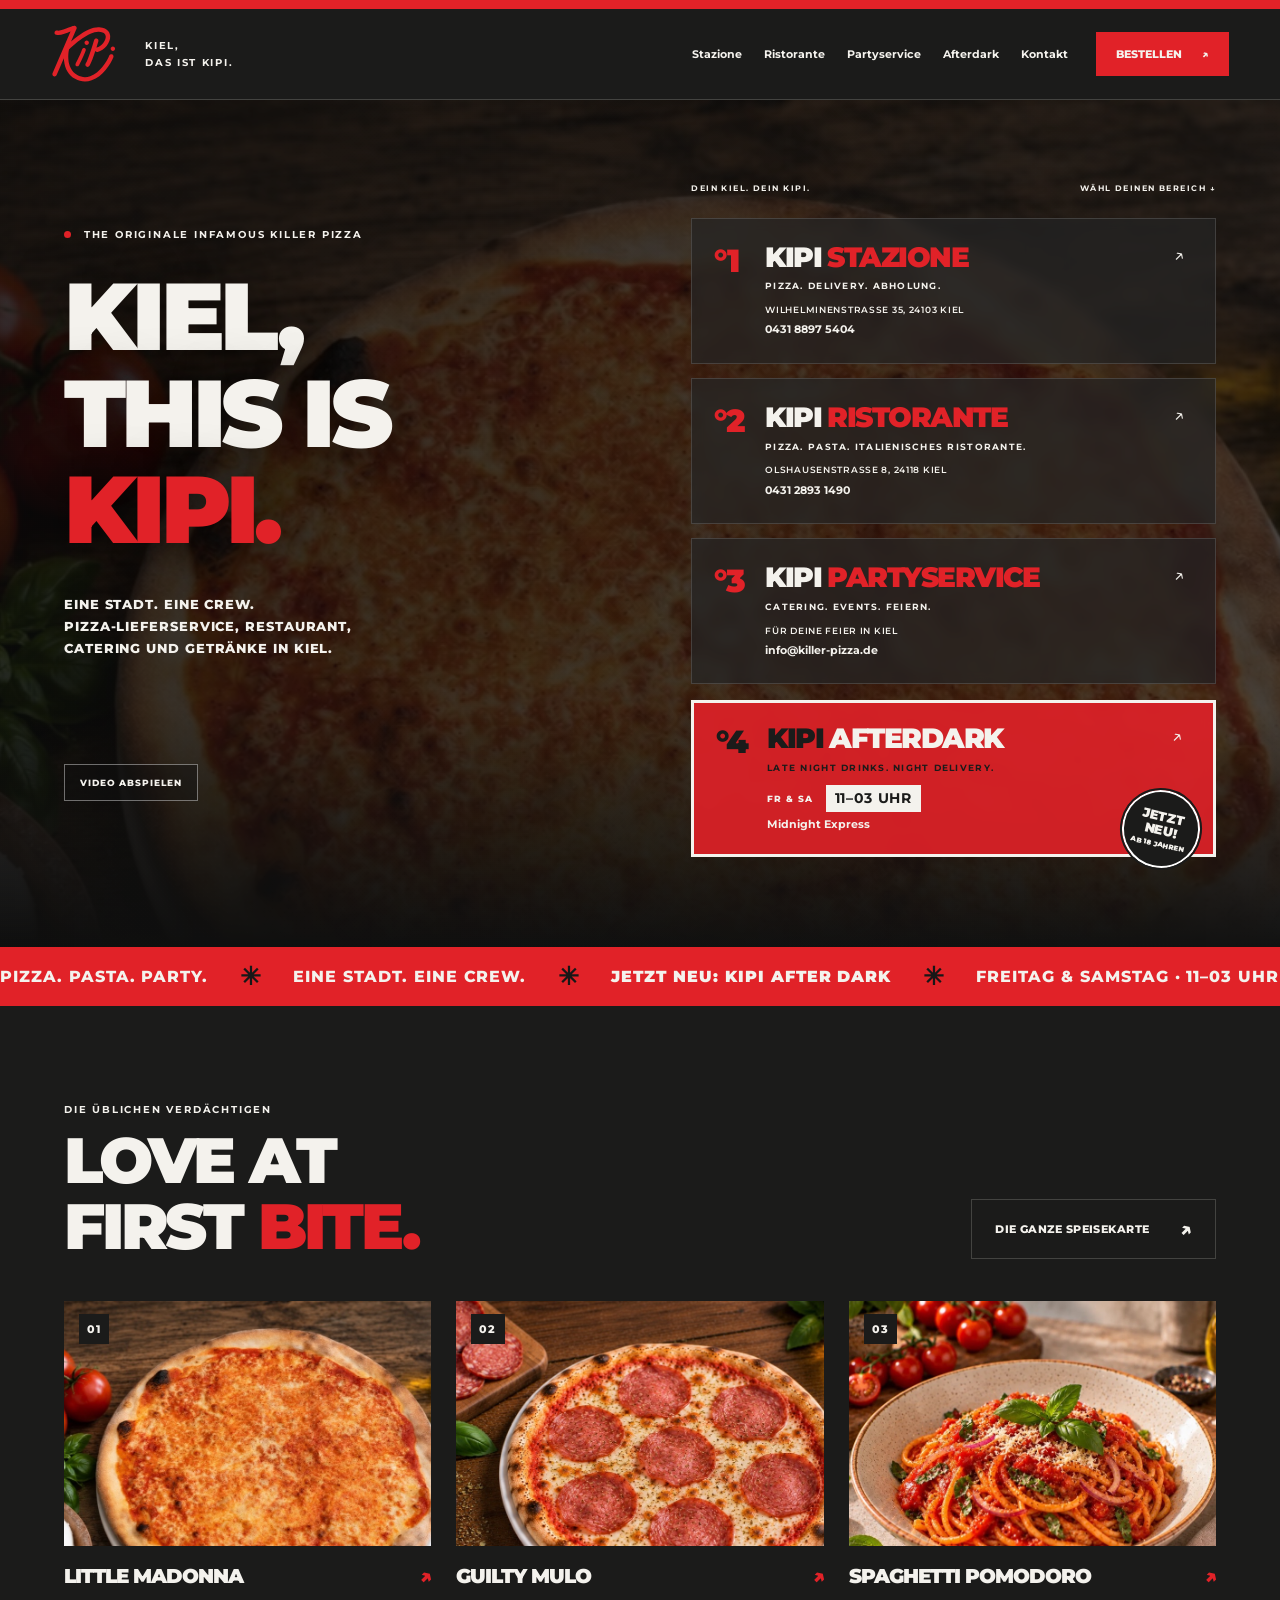
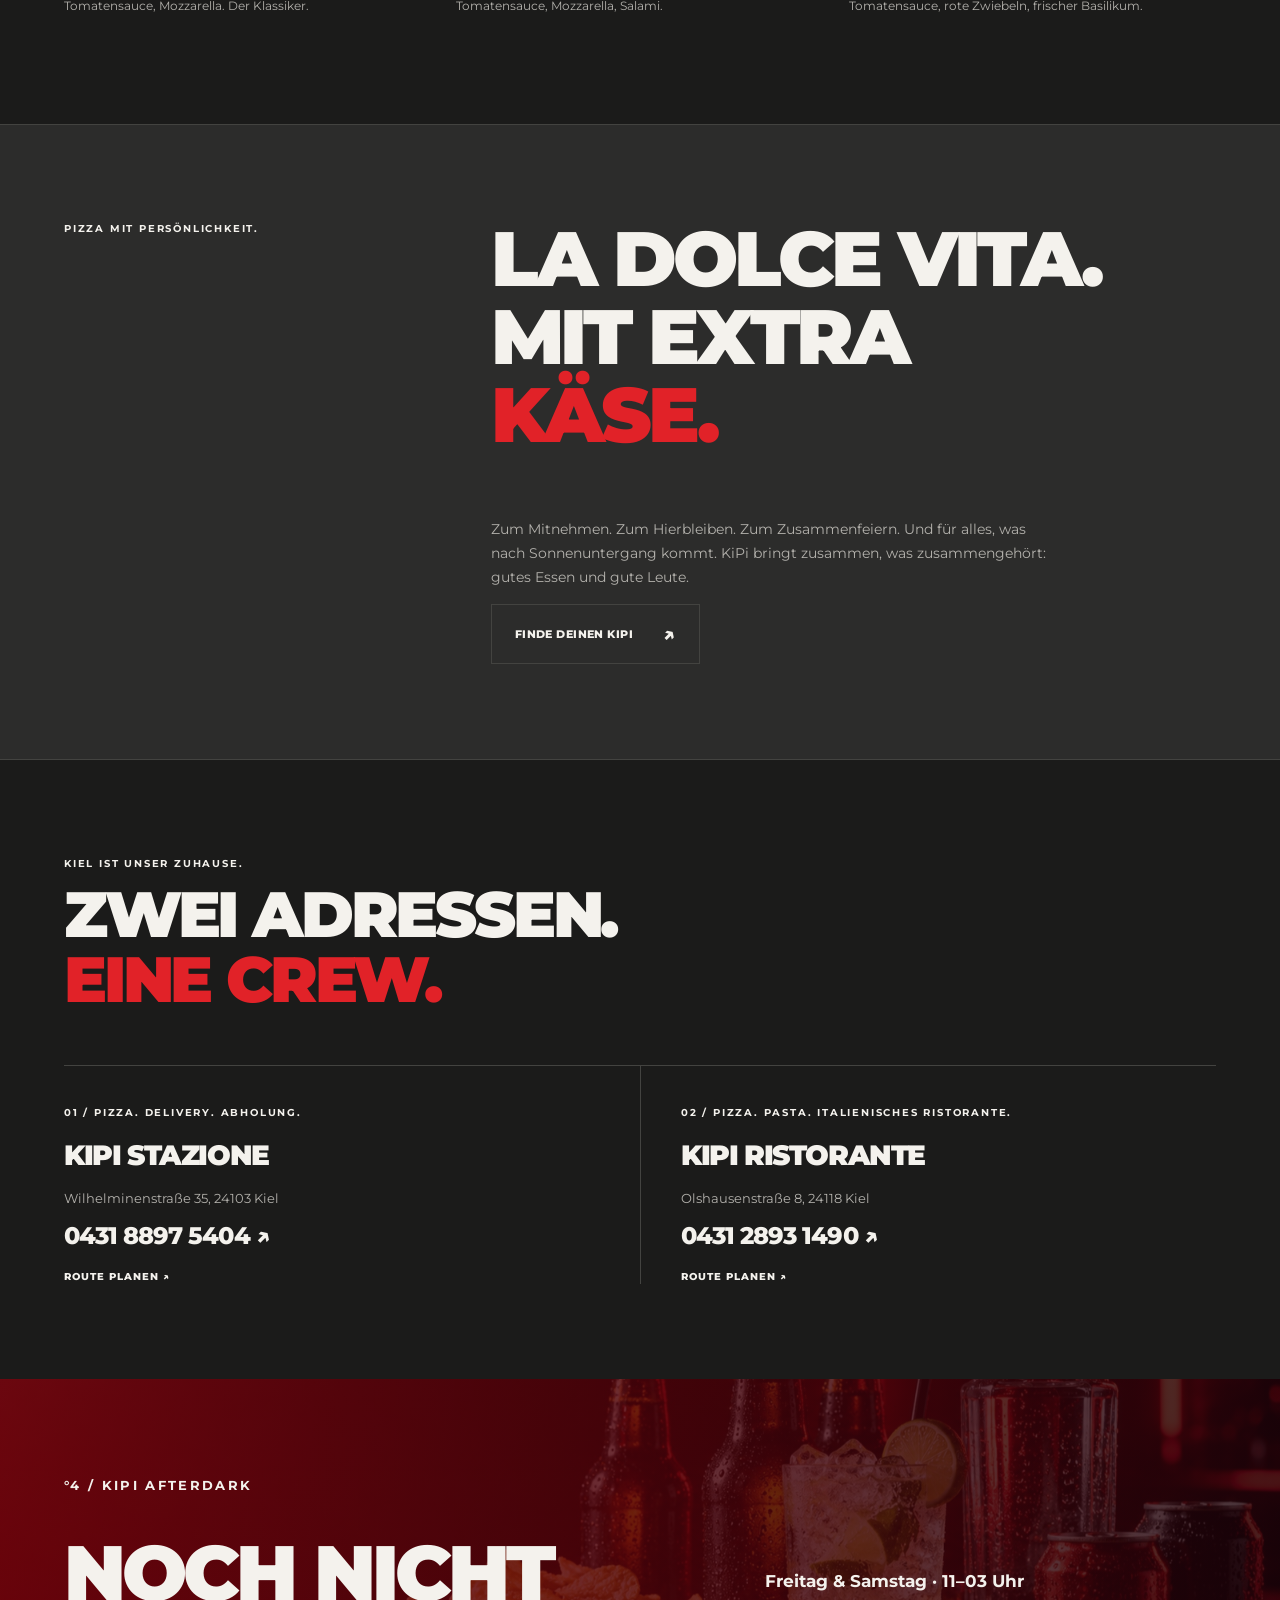
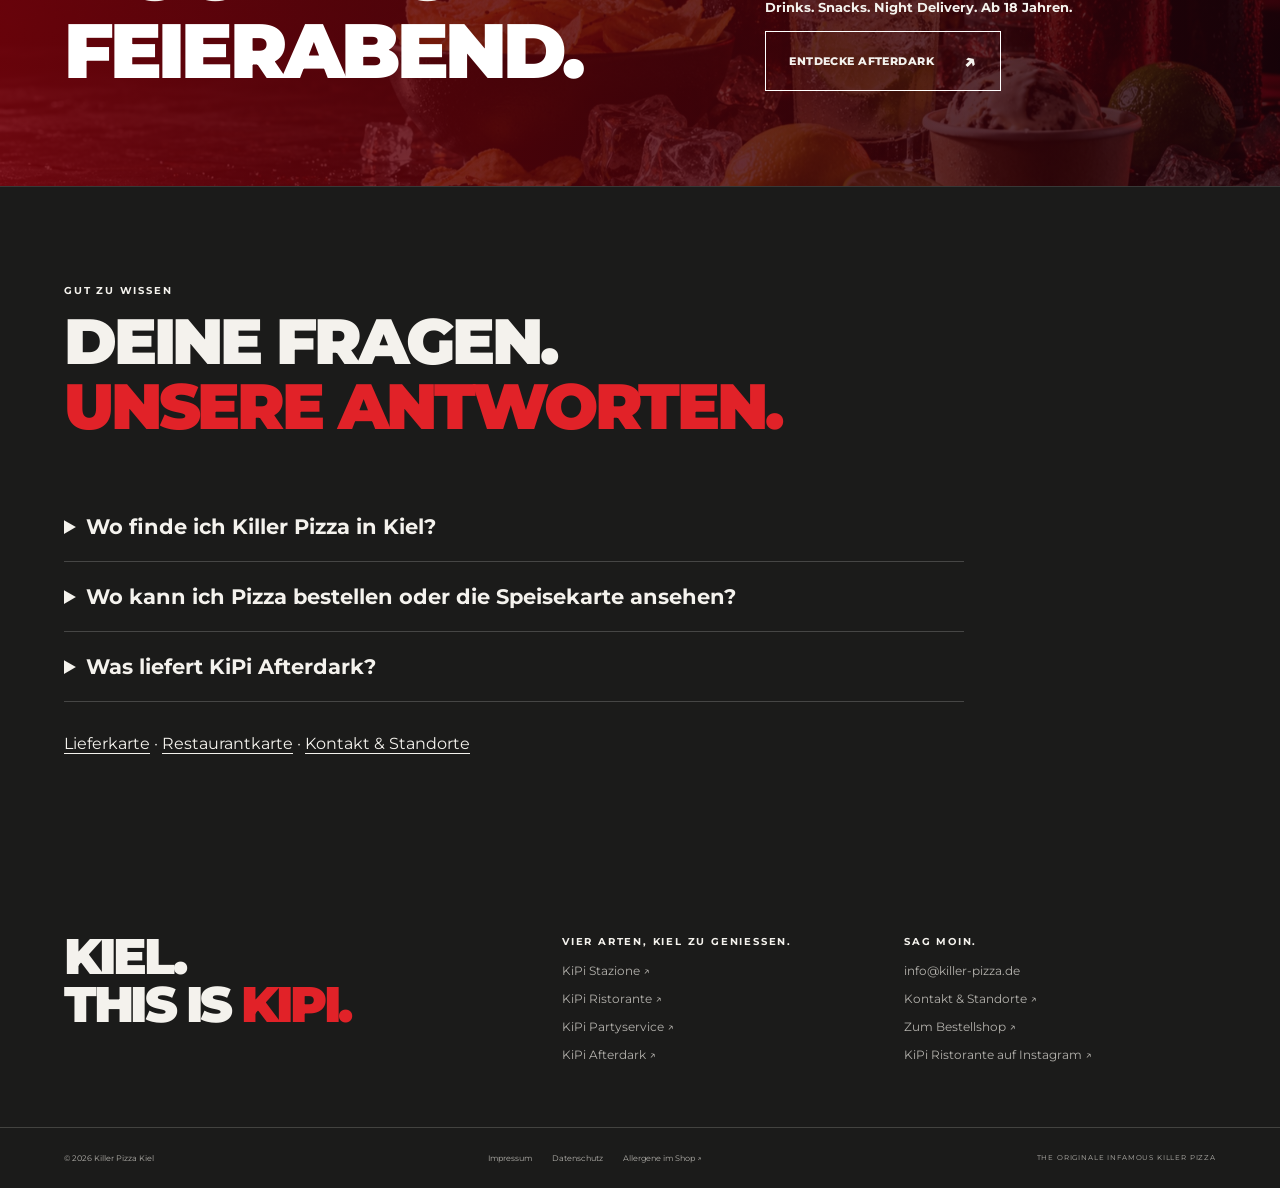
==== commit ae1fdc46: "Use self-hosted video on the homepage" ====
--- a/index.html
+++ b/index.html
@@ -1,2 +1,2 @@
 <!doctype html>
-<html lang="de" data-page="home" data-root="./"><head><meta charset="utf-8"><meta name="viewport" content="width=device-width, initial-scale=1"><meta name="theme-color" content="#1b1b1a"><title>Killer Pizza Kiel | Lieferservice, Restaurant &amp; Catering</title><meta name="description" content="Killer Pizza in Kiel: Pizza und Pasta liefern lassen oder abholen, im KiPi Ristorante essen, Catering anfragen und Getränke mit Afterdark bestellen."><link rel="canonical" href="https://killer-pizza.de/"><meta name="robots" content="index,follow,max-image-preview:large"><meta property="og:locale" content="de_DE"><meta property="og:site_name" content="Killer Pizza Kiel"><meta property="og:type" content="website"><meta property="og:url" content="https://killer-pizza.de/"><meta property="og:title" content="Killer Pizza Kiel | Lieferservice, Restaurant &amp; Catering"><meta property="og:description" content="Killer Pizza in Kiel: Pizza und Pasta liefern lassen oder abholen, im KiPi Ristorante essen, Catering anfragen und Getränke mit Afterdark bestellen."><meta property="og:image" content="https://killer-pizza.de/stazione-location.jpg"><meta name="twitter:card" content="summary_large_image"><link rel="icon" href="./kipi-logo.svg"><link rel="stylesheet" href="./styles.css?v=20261106a"><script type="application/ld+json">{"@context":"https://schema.org","@graph":[{"@type":"Organization","@id":"https://killer-pizza.de/#organization","name":"Killer Pizza Kiel","alternateName":"KiPi","url":"https://killer-pizza.de/","logo":"https://killer-pizza.de/kipi-logo.svg","email":"info@killer-pizza.de"},{"@type":"WebSite","@id":"https://killer-pizza.de/#website","url":"https://killer-pizza.de/","name":"Killer Pizza Kiel","alternateName":"KiPi","inLanguage":"de-DE","publisher":{"@id":"https://killer-pizza.de/#organization"}},{"@type":"WebPage","@id":"https://killer-pizza.de/#webpage","url":"https://killer-pizza.de/","name":"Killer Pizza Kiel | Lieferservice, Restaurant & Catering","description":"Killer Pizza in Kiel: Pizza und Pasta liefern lassen oder abholen, im KiPi Ristorante essen, Catering anfragen und Getränke mit Afterdark bestellen.","inLanguage":"de-DE","isPartOf":{"@id":"https://killer-pizza.de/#website"},"about":{"@id":"https://killer-pizza.de/#organization"}},{"@type":"Restaurant","@id":"https://killer-pizza.de/#stazione","name":"KiPi Stazione – Killer Pizza","url":"https://killer-pizza.de/stazione.html","image":"https://killer-pizza.de/stazione-location.jpg","telephone":"+4943188975404","servesCuisine":["Italienisch","Pizza","Pasta"],"address":{"@type":"PostalAddress","streetAddress":"Wilhelminenstraße 35","postalCode":"24103","addressLocality":"Kiel","addressRegion":"Schleswig-Holstein","addressCountry":"DE"},"parentOrganization":{"@id":"https://killer-pizza.de/#organization"},"hasMenu":"https://killer-pizza.de/stazione.html#speisekarte"},{"@type":"Restaurant","@id":"https://killer-pizza.de/#ristorante","name":"KiPi Ristorante – Killer Pizza","url":"https://killer-pizza.de/ristorante.html","image":"https://killer-pizza.de/ristorante-location.jpg","telephone":"+4943128931490","servesCuisine":["Italienisch","Pizza","Pasta"],"address":{"@type":"PostalAddress","streetAddress":"Olshausenstraße 8","postalCode":"24118","addressLocality":"Kiel","addressRegion":"Schleswig-Holstein","addressCountry":"DE"},"parentOrganization":{"@id":"https://killer-pizza.de/#organization"},"hasMenu":"https://killer-pizza.de/ristorante.html#speisekarte","sameAs":["https://www.instagram.com/kipiristorante/"]}]}</script><meta name="google-site-verification" content="U2a9HPNi5oisiGY47uyC_J-OvqAT7WtsurDepiKPrTI"><script defer src="./app.js?v=20261106a"></script></head><body><div id="app"><a class="skip" href="#main">Zum Inhalt</a><header><a class="brand" href="./" aria-label="KiPi — Startseite"><img  src="./kipi-logo.svg" alt="KiPi" width="1000" height="600"><span class="brand-tagline">KIEL,<br>DAS IST KIPI.</span></a><nav aria-label="Hauptnavigation" id="navigation"><a  href="./stazione.html">Stazione</a><a  href="./ristorante.html">Ristorante</a><a  href="./partyservice.html">Partyservice</a><a  href="./afterdark.html">Afterdark</a><a href="./kontakt.html">Kontakt</a></nav><a class="header-order" href="https://shop.liefersoft.de/killer-pizza-kawamustafa-gbr-24103-77?disableRedirect=true">Bestellen <span aria-hidden="true">↗</span></a><button class="menu-toggle" aria-expanded="false" aria-controls="navigation" aria-label="Menü öffnen"><span></span><span></span></button></header><main id="main"><section class="home-hero cinema-hero" data-active-scene="video"><div class="scene-background" aria-hidden="true"><img class="scene-poster" src="./karte-kipi-pizza-little-madonna.jpg" alt=""><div class="video-frame" id="hero-video-frame"><div id="hero-video"></div></div><img class="scene-preview" data-background="stazione" src="./stazione-location.jpg" alt=""><img class="scene-preview" data-background="ristorante" src="./ristorante-location.jpg" alt=""><img class="scene-preview" data-background="partyservice" src="./partyservice-event.jpg" alt=""><img class="scene-preview" data-background="afterdark" src="./afterdark-delivery.jpg" alt=""><div class="scene-shade"></div></div><div class="hero-intro"><p class="eyebrow"><span class="dot"></span> THE ORIGINALE INFAMOUS KILLER PIZZA</p><h1>KIEL,<br>THIS IS <span>KIPI.</span></h1><p class="hero-caption">Eine Stadt. Eine Crew.<br>Pizza-Lieferservice, Restaurant,<br>Catering und Getränke in Kiel.</p><button class="motion-toggle" type="button" aria-pressed="false">Video pausieren <span aria-hidden="true">Ⅱ</span></button></div><div class="portals"><p class="eyebrow portal-lead">DEIN KIEL. DEIN KIPI. <span>WÄHL DEINEN BEREICH ↓</span></p><a data-scene="stazione" class="portal " href="./stazione.html"><span class="portal-number">°1</span><div><h2>KIPI <span>Stazione</span></h2><p class="portal-tag">Pizza. Delivery. Abholung.</p><p class="portal-info">Wilhelminenstraße 35, 24103 Kiel</p><p class="portal-contact">0431 8897 5404</p></div><span class="portal-arrow" aria-hidden="true">↗</span></a><a data-scene="ristorante" class="portal " href="./ristorante.html"><span class="portal-number">°2</span><div><h2>KIPI <span>Ristorante</span></h2><p class="portal-tag">Pizza. Pasta. Italienisches Ristorante.</p><p class="portal-info">Olshausenstraße 8, 24118 Kiel</p><p class="portal-contact">0431 2893 1490</p></div><span class="portal-arrow" aria-hidden="true">↗</span></a><a data-scene="partyservice" class="portal " href="./partyservice.html"><span class="portal-number">°3</span><div><h2>KIPI <span>Partyservice</span></h2><p class="portal-tag">Catering. Events. Feiern.</p><p class="portal-info">Für deine Feier in Kiel</p><p class="portal-contact">info@killer-pizza.de</p></div><span class="portal-arrow" aria-hidden="true">↗</span></a><a data-scene="afterdark" class="portal red" href="./afterdark.html"><span class="portal-number">°4</span><div><h2>KIPI <span>Afterdark</span></h2><p class="portal-tag">Late Night Drinks. Night Delivery.</p><p class="portal-hours"><span>FR & SA</span><strong>11–03 UHR</strong></p><p class="portal-contact">Midnight Express</p></div><span class="portal-arrow" aria-hidden="true">↗</span><span class="new-stamp">JETZT<br>NEU!<small>AB 18 JAHREN</small></span></a></div></section><div class="ticker" aria-hidden="true"><div class="ticker-track"><div class="ticker-group"><span class="ticker-message">PIZZA. PASTA. PARTY.</span><b aria-hidden="true">✳</b><span class="ticker-message">EINE STADT. EINE CREW.</span><b aria-hidden="true">✳</b><span class="ticker-message"><strong>JETZT NEU: KIPI AFTER DARK</strong></span><b aria-hidden="true">✳</b><span class="ticker-message">FREITAG & SAMSTAG · 11–03 UHR</span><b aria-hidden="true">✳</b><span class="ticker-message">DRINKS. SNACKS. NACHTSCHUB.</span><b aria-hidden="true">✳</b><span class="ticker-message">AFTER DARK · AB 18 JAHREN</span><b aria-hidden="true">✳</b></div><div class="ticker-group"><span class="ticker-message">PIZZA. PASTA. PARTY.</span><b aria-hidden="true">✳</b><span class="ticker-message">EINE STADT. EINE CREW.</span><b aria-hidden="true">✳</b><span class="ticker-message"><strong>JETZT NEU: KIPI AFTER DARK</strong></span><b aria-hidden="true">✳</b><span class="ticker-message">FREITAG & SAMSTAG · 11–03 UHR</span><b aria-hidden="true">✳</b><span class="ticker-message">DRINKS. SNACKS. NACHTSCHUB.</span><b aria-hidden="true">✳</b><span class="ticker-message">AFTER DARK · AB 18 JAHREN</span><b aria-hidden="true">✳</b></div></div></div><section class="favorites section"><div class="section-heading"><div><p class="eyebrow">DIE ÜBLICHEN VERDÄCHTIGEN</p><h2>LOVE AT<br>FIRST <em>BITE.</em></h2></div><a class="button secondary" href="https://shop.liefersoft.de/killer-pizza-kawamustafa-gbr-24103-77?disableRedirect=true">Die ganze Speisekarte<span aria-hidden="true">↗</span></a></div><div class="food-grid"><a href="https://shop.liefersoft.de/killer-pizza-kawamustafa-gbr-24103-77?disableRedirect=true" class="food-card"><div class="food-image"><img loading="lazy" src="./karte-kipi-pizza-little-madonna.jpg" alt="Little Madonna" width="1000" height="600"><span>01</span></div><h3>Little Madonna <span>↗</span></h3><p>Tomatensauce, Mozzarella. Der Klassiker.</p></a><a href="https://shop.liefersoft.de/killer-pizza-kawamustafa-gbr-24103-77?disableRedirect=true" class="food-card"><div class="food-image"><img loading="lazy" src="./karte-kipi-pizza-guilty-mulo.jpg" alt="Guilty Mulo" width="1000" height="600"><span>02</span></div><h3>Guilty Mulo <span>↗</span></h3><p>Tomatensauce, Mozzarella, Salami.</p></a><a href="https://shop.liefersoft.de/killer-pizza-kawamustafa-gbr-24103-77?disableRedirect=true" class="food-card"><div class="food-image"><img loading="lazy" src="./karte-pasta-pomodoro-s.jpg" alt="Spaghetti Pomodoro" width="1000" height="600"><span>03</span></div><h3>Spaghetti Pomodoro <span>↗</span></h3><p>Tomatensauce, rote Zwiebeln, frischer Basilikum.</p></a></div></section><section class="manifesto section"><span class="eyebrow">PIZZA MIT PERSÖNLICHKEIT.</span><div><h2>LA DOLCE VITA.<br>MIT EXTRA<br><em>KÄSE.</em></h2><p>Zum Mitnehmen. Zum Hierbleiben. Zum Zusammenfeiern. Und für alles, was nach Sonnenuntergang kommt. KiPi bringt zusammen, was zusammengehört: gutes Essen und gute Leute.</p><a class="button secondary" href="./kontakt.html">Finde deinen KiPi<span aria-hidden="true">↗</span></a></div></section><section class="locations section" id="standorte"><p class="eyebrow">KIEL IST UNSER ZUHAUSE.</p><h2>ZWEI ADRESSEN.<br><em>EINE CREW.</em></h2><div class="location-grid"><article><span class="eyebrow">01 / Pizza. Delivery. Abholung.</span><h3>KIPI Stazione</h3><address>Wilhelminenstraße 35, 24103 Kiel</address><a class="phone" href="tel:+4943188975404">0431 8897 5404 ↗</a><a class="text-link" href="https://www.google.com/maps/search/?api=1&query=Wilhelminenstra%C3%9Fe%2035%2C%2024103%20Kiel" target="_blank" rel="noopener">Route planen ↗</a></article><article><span class="eyebrow">02 / Pizza. Pasta. Italienisches Ristorante.</span><h3>KIPI Ristorante</h3><address>Olshausenstraße 8, 24118 Kiel</address><a class="phone" href="tel:+4943128931490">0431 2893 1490 ↗</a><a class="text-link" href="https://www.google.com/maps/search/?api=1&query=Olshausenstra%C3%9Fe%208%2C%2024118%20Kiel" target="_blank" rel="noopener">Route planen ↗</a></article></div></section><section class="night-banner section"><p class="eyebrow">°4 / KIPI AFTERDARK</p><h2>NOCH NICHT<br><span>FEIERABEND.</span></h2><div><p>Freitag & Samstag · 11–03 Uhr<br>Drinks. Snacks. Night Delivery. Ab 18 Jahren.</p><a class="button secondary" href="./afterdark.html">Entdecke Afterdark<span aria-hidden="true">↗</span></a></div></section><section class="section local-faq" aria-labelledby="faq-title"><p class="eyebrow">GUT ZU WISSEN</p><h2 id="faq-title">DEINE FRAGEN.<br><em>UNSERE ANTWORTEN.</em></h2><div><details><summary>Wo finde ich Killer Pizza in Kiel?</summary><p>KiPi Stazione für Lieferung und Abholung findest du in der Wilhelminenstraße 35, 24103 Kiel. Das KiPi Ristorante liegt in der Olshausenstraße 8, 24118 Kiel.</p></details><details><summary>Wo kann ich Pizza bestellen oder die Speisekarte ansehen?</summary><p>Die Lieferkarte mit Preisen findest du bei KiPi Stazione. Bestellungen laufen über den verlinkten Online-Shop. Für einen Restaurantbesuch findest du eine eigene Speisekarte bei KiPi Ristorante.</p></details><details><summary>Was liefert KiPi Afterdark?</summary><p>Afterdark liefert Getränke, Snacks, Eis und Partybedarf in Kiel. Pizza und andere Speisen bestellst du bei Stazione.</p></details></div><p class="faq-links"><a href="./stazione.html">Lieferkarte</a> · <a href="./ristorante.html">Restaurantkarte</a> · <a href="./kontakt.html">Kontakt & Standorte</a></p></section></main><footer><div class="footer-top"><a class="footer-wordmark" href="./">KIEL.<br>THIS IS <span>KIPI.</span></a><div><p class="eyebrow">VIER ARTEN, KIEL ZU GENIESSEN.</p><a href="./stazione.html">KiPi Stazione ↗</a><a href="./ristorante.html">KiPi Ristorante ↗</a><a href="./partyservice.html">KiPi Partyservice ↗</a><a href="./afterdark.html">KiPi Afterdark ↗</a></div><div><p class="eyebrow">SAG MOIN.</p><a href="mailto:info@killer-pizza.de">info@killer-pizza.de</a><a href="./kontakt.html">Kontakt & Standorte ↗</a><a href="https://shop.liefersoft.de/killer-pizza-kawamustafa-gbr-24103-77?disableRedirect=true">Zum Bestellshop ↗</a><a href="https://www.instagram.com/kipiristorante/" target="_blank" rel="noopener noreferrer">KiPi Ristorante auf Instagram ↗</a></div></div><div class="footer-bottom"><span>© 2026 Killer Pizza Kiel</span><div><a href="./impressum.html">Impressum</a><a href="./datenschutz.html">Datenschutz</a><a href="https://shop.liefersoft.de/killer-pizza-kawamustafa-gbr-24103-77/additives-allergens">Allergene im Shop ↗</a></div><span>THE ORIGINALE INFAMOUS KILLER PIZZA</span></div></footer><a class="mobile-order" href="https://shop.liefersoft.de/killer-pizza-kawamustafa-gbr-24103-77?disableRedirect=true">HUNGRIG? JETZT BESTELLEN <span>↗</span></a></div></body></html>+<html lang="de" data-page="home" data-root="./"><head><meta charset="utf-8"><meta name="viewport" content="width=device-width, initial-scale=1"><meta name="theme-color" content="#1b1b1a"><title>Killer Pizza Kiel | Lieferservice, Restaurant &amp; Catering</title><meta name="description" content="Killer Pizza in Kiel: Pizza und Pasta liefern lassen oder abholen, im KiPi Ristorante essen, Catering anfragen und Getränke mit Afterdark bestellen."><link rel="canonical" href="https://killer-pizza.de/"><meta name="robots" content="index,follow,max-image-preview:large"><meta property="og:locale" content="de_DE"><meta property="og:site_name" content="Killer Pizza Kiel"><meta property="og:type" content="website"><meta property="og:url" content="https://killer-pizza.de/"><meta property="og:title" content="Killer Pizza Kiel | Lieferservice, Restaurant &amp; Catering"><meta property="og:description" content="Killer Pizza in Kiel: Pizza und Pasta liefern lassen oder abholen, im KiPi Ristorante essen, Catering anfragen und Getränke mit Afterdark bestellen."><meta property="og:image" content="https://killer-pizza.de/stazione-location.jpg"><meta name="twitter:card" content="summary_large_image"><link rel="icon" type="image/png" sizes="512x512" href="/favicon.png"><link rel="shortcut icon" href="/favicon.ico"><link rel="apple-touch-icon" sizes="180x180" href="/apple-touch-icon.png"><link rel="stylesheet" href="./styles.css?v=20261106video"><script type="application/ld+json">{"@context":"https://schema.org","@graph":[{"@type":"Organization","@id":"https://killer-pizza.de/#organization","name":"Killer Pizza Kiel","alternateName":"KiPi","url":"https://killer-pizza.de/","logo":"https://killer-pizza.de/kipi-logo.svg","email":"info@killer-pizza.de"},{"@type":"WebSite","@id":"https://killer-pizza.de/#website","url":"https://killer-pizza.de/","name":"Killer Pizza Kiel","alternateName":"KiPi","inLanguage":"de-DE","publisher":{"@id":"https://killer-pizza.de/#organization"}},{"@type":"WebPage","@id":"https://killer-pizza.de/#webpage","url":"https://killer-pizza.de/","name":"Killer Pizza Kiel | Lieferservice, Restaurant & Catering","description":"Killer Pizza in Kiel: Pizza und Pasta liefern lassen oder abholen, im KiPi Ristorante essen, Catering anfragen und Getränke mit Afterdark bestellen.","inLanguage":"de-DE","isPartOf":{"@id":"https://killer-pizza.de/#website"},"about":{"@id":"https://killer-pizza.de/#organization"}},{"@type":"Restaurant","@id":"https://killer-pizza.de/#stazione","name":"KiPi Stazione – Killer Pizza","url":"https://killer-pizza.de/stazione.html","image":"https://killer-pizza.de/stazione-location.jpg","telephone":"+4943188975404","servesCuisine":["Italienisch","Pizza","Pasta"],"address":{"@type":"PostalAddress","streetAddress":"Wilhelminenstraße 35","postalCode":"24103","addressLocality":"Kiel","addressRegion":"Schleswig-Holstein","addressCountry":"DE"},"parentOrganization":{"@id":"https://killer-pizza.de/#organization"},"hasMenu":"https://killer-pizza.de/stazione.html#speisekarte"},{"@type":"Restaurant","@id":"https://killer-pizza.de/#ristorante","name":"KiPi Ristorante – Killer Pizza","url":"https://killer-pizza.de/ristorante.html","image":"https://killer-pizza.de/ristorante-location.jpg","telephone":"+4943128931490","servesCuisine":["Italienisch","Pizza","Pasta"],"address":{"@type":"PostalAddress","streetAddress":"Olshausenstraße 8","postalCode":"24118","addressLocality":"Kiel","addressRegion":"Schleswig-Holstein","addressCountry":"DE"},"parentOrganization":{"@id":"https://killer-pizza.de/#organization"},"hasMenu":"https://killer-pizza.de/ristorante.html#speisekarte","sameAs":["https://www.instagram.com/kipiristorante/"]}]}</script><meta name="google-site-verification" content="U2a9HPNi5oisiGY47uyC_J-OvqAT7WtsurDepiKPrTI"><script defer src="./app.js?v=20261106video"></script></head><body><div id="app"><a class="skip" href="#main">Zum Inhalt</a><header><a class="brand" href="./" aria-label="KiPi — Startseite"><img  src="./kipi-logo.svg" alt="KiPi" width="1000" height="600"><span class="brand-tagline">KIEL,<br>DAS IST KIPI.</span></a><nav aria-label="Hauptnavigation" id="navigation"><a  href="./stazione.html">Stazione</a><a  href="./ristorante.html">Ristorante</a><a  href="./partyservice.html">Partyservice</a><a  href="./afterdark.html">Afterdark</a><a href="./kontakt.html">Kontakt</a></nav><a class="header-order" href="https://shop.liefersoft.de/killer-pizza-kawamustafa-gbr-24103-77?disableRedirect=true">Bestellen <span aria-hidden="true">↗</span></a><button class="menu-toggle" aria-expanded="false" aria-controls="navigation" aria-label="Menü öffnen"><span></span><span></span></button></header><main id="main"><section class="home-hero cinema-hero" data-active-scene="video"><div class="scene-background" aria-hidden="true"><img class="scene-poster" src="./karte-kipi-pizza-little-madonna.jpg" alt=""><div class="video-frame" id="hero-video-frame"><video id="hero-video" muted loop playsinline preload="none" data-src="./killer-pizza-header-1080p-web.mp4"></video></div><img class="scene-preview" data-background="stazione" src="./stazione-location.jpg" alt=""><img class="scene-preview" data-background="ristorante" src="./ristorante-location.jpg" alt=""><img class="scene-preview" data-background="partyservice" src="./partyservice-event.jpg" alt=""><img class="scene-preview" data-background="afterdark" src="./afterdark-delivery.jpg" alt=""><div class="scene-shade"></div></div><div class="hero-intro"><p class="eyebrow"><span class="dot"></span> THE ORIGINALE INFAMOUS KILLER PIZZA</p><h1>KIEL,<br>THIS IS <span>KIPI.</span></h1><p class="hero-caption">Eine Stadt. Eine Crew.<br>Pizza-Lieferservice, Restaurant,<br>Catering und Getränke in Kiel.</p><button class="motion-toggle" type="button" hidden>Video abspielen</button></div><div class="portals"><p class="eyebrow portal-lead">DEIN KIEL. DEIN KIPI. <span>WÄHL DEINEN BEREICH ↓</span></p><a data-scene="stazione" class="portal " href="./stazione.html"><span class="portal-number">°1</span><div><h2>KIPI <span>Stazione</span></h2><p class="portal-tag">Pizza. Delivery. Abholung.</p><p class="portal-info">Wilhelminenstraße 35, 24103 Kiel</p><p class="portal-contact">0431 8897 5404</p></div><span class="portal-arrow" aria-hidden="true">↗</span></a><a data-scene="ristorante" class="portal " href="./ristorante.html"><span class="portal-number">°2</span><div><h2>KIPI <span>Ristorante</span></h2><p class="portal-tag">Pizza. Pasta. Italienisches Ristorante.</p><p class="portal-info">Olshausenstraße 8, 24118 Kiel</p><p class="portal-contact">0431 2893 1490</p></div><span class="portal-arrow" aria-hidden="true">↗</span></a><a data-scene="partyservice" class="portal " href="./partyservice.html"><span class="portal-number">°3</span><div><h2>KIPI <span>Partyservice</span></h2><p class="portal-tag">Catering. Events. Feiern.</p><p class="portal-info">Für deine Feier in Kiel</p><p class="portal-contact">info@killer-pizza.de</p></div><span class="portal-arrow" aria-hidden="true">↗</span></a><a data-scene="afterdark" class="portal red" href="./afterdark.html"><span class="portal-number">°4</span><div><h2>KIPI <span>Afterdark</span></h2><p class="portal-tag">Late Night Drinks. Night Delivery.</p><p class="portal-hours"><span>FR & SA</span><strong>11–03 UHR</strong></p><p class="portal-contact">Midnight Express</p></div><span class="portal-arrow" aria-hidden="true">↗</span><span class="new-stamp">JETZT<br>NEU!<small>AB 18 JAHREN</small></span></a></div></section><div class="ticker" aria-hidden="true"><div class="ticker-track"><div class="ticker-group"><span class="ticker-message">PIZZA. PASTA. PARTY.</span><b aria-hidden="true">✳</b><span class="ticker-message">EINE STADT. EINE CREW.</span><b aria-hidden="true">✳</b><span class="ticker-message"><strong>JETZT NEU: KIPI AFTER DARK</strong></span><b aria-hidden="true">✳</b><span class="ticker-message">FREITAG & SAMSTAG · 11–03 UHR</span><b aria-hidden="true">✳</b><span class="ticker-message">DRINKS. SNACKS. NACHTSCHUB.</span><b aria-hidden="true">✳</b><span class="ticker-message">AFTER DARK · AB 18 JAHREN</span><b aria-hidden="true">✳</b></div><div class="ticker-group"><span class="ticker-message">PIZZA. PASTA. PARTY.</span><b aria-hidden="true">✳</b><span class="ticker-message">EINE STADT. EINE CREW.</span><b aria-hidden="true">✳</b><span class="ticker-message"><strong>JETZT NEU: KIPI AFTER DARK</strong></span><b aria-hidden="true">✳</b><span class="ticker-message">FREITAG & SAMSTAG · 11–03 UHR</span><b aria-hidden="true">✳</b><span class="ticker-message">DRINKS. SNACKS. NACHTSCHUB.</span><b aria-hidden="true">✳</b><span class="ticker-message">AFTER DARK · AB 18 JAHREN</span><b aria-hidden="true">✳</b></div></div></div><section class="favorites section"><div class="section-heading"><div><p class="eyebrow">DIE ÜBLICHEN VERDÄCHTIGEN</p><h2>LOVE AT<br>FIRST <em>BITE.</em></h2></div><a class="button secondary" href="https://shop.liefersoft.de/killer-pizza-kawamustafa-gbr-24103-77?disableRedirect=true">Die ganze Speisekarte<span aria-hidden="true">↗</span></a></div><div class="food-grid"><a href="https://shop.liefersoft.de/killer-pizza-kawamustafa-gbr-24103-77?disableRedirect=true" class="food-card"><div class="food-image"><img loading="lazy" src="./karte-kipi-pizza-little-madonna.jpg" alt="Little Madonna" width="1000" height="600"><span>01</span></div><h3>Little Madonna <span>↗</span></h3><p>Tomatensauce, Mozzarella. Der Klassiker.</p></a><a href="https://shop.liefersoft.de/killer-pizza-kawamustafa-gbr-24103-77?disableRedirect=true" class="food-card"><div class="food-image"><img loading="lazy" src="./karte-kipi-pizza-guilty-mulo.jpg" alt="Guilty Mulo" width="1000" height="600"><span>02</span></div><h3>Guilty Mulo <span>↗</span></h3><p>Tomatensauce, Mozzarella, Salami.</p></a><a href="https://shop.liefersoft.de/killer-pizza-kawamustafa-gbr-24103-77?disableRedirect=true" class="food-card"><div class="food-image"><img loading="lazy" src="./karte-pasta-pomodoro-s.jpg" alt="Spaghetti Pomodoro" width="1000" height="600"><span>03</span></div><h3>Spaghetti Pomodoro <span>↗</span></h3><p>Tomatensauce, rote Zwiebeln, frischer Basilikum.</p></a></div></section><section class="manifesto section"><span class="eyebrow">PIZZA MIT PERSÖNLICHKEIT.</span><div><h2>LA DOLCE VITA.<br>MIT EXTRA<br><em>KÄSE.</em></h2><p>Zum Mitnehmen. Zum Hierbleiben. Zum Zusammenfeiern. Und für alles, was nach Sonnenuntergang kommt. KiPi bringt zusammen, was zusammengehört: gutes Essen und gute Leute.</p><a class="button secondary" href="./kontakt.html">Finde deinen KiPi<span aria-hidden="true">↗</span></a></div></section><section class="locations section" id="standorte"><p class="eyebrow">KIEL IST UNSER ZUHAUSE.</p><h2>ZWEI ADRESSEN.<br><em>EINE CREW.</em></h2><div class="location-grid"><article><span class="eyebrow">01 / Pizza. Delivery. Abholung.</span><h3>KIPI Stazione</h3><address>Wilhelminenstraße 35, 24103 Kiel</address><a class="phone" href="tel:+4943188975404">0431 8897 5404 ↗</a><a class="text-link" href="https://www.google.com/maps/search/?api=1&query=Wilhelminenstra%C3%9Fe%2035%2C%2024103%20Kiel" target="_blank" rel="noopener">Route planen ↗</a></article><article><span class="eyebrow">02 / Pizza. Pasta. Italienisches Ristorante.</span><h3>KIPI Ristorante</h3><address>Olshausenstraße 8, 24118 Kiel</address><a class="phone" href="tel:+4943128931490">0431 2893 1490 ↗</a><a class="text-link" href="https://www.google.com/maps/search/?api=1&query=Olshausenstra%C3%9Fe%208%2C%2024118%20Kiel" target="_blank" rel="noopener">Route planen ↗</a></article></div></section><section class="night-banner section"><p class="eyebrow">°4 / KIPI AFTERDARK</p><h2>NOCH NICHT<br><span>FEIERABEND.</span></h2><div><p>Freitag & Samstag · 11–03 Uhr<br>Drinks. Snacks. Night Delivery. Ab 18 Jahren.</p><a class="button secondary" href="./afterdark.html">Entdecke Afterdark<span aria-hidden="true">↗</span></a></div></section><section class="section local-faq" aria-labelledby="faq-title"><p class="eyebrow">GUT ZU WISSEN</p><h2 id="faq-title">DEINE FRAGEN.<br><em>UNSERE ANTWORTEN.</em></h2><div><details><summary>Wo finde ich Killer Pizza in Kiel?</summary><p>KiPi Stazione für Lieferung und Abholung findest du in der Wilhelminenstraße 35, 24103 Kiel. Das KiPi Ristorante liegt in der Olshausenstraße 8, 24118 Kiel.</p></details><details><summary>Wo kann ich Pizza bestellen oder die Speisekarte ansehen?</summary><p>Die Lieferkarte mit Preisen findest du bei KiPi Stazione. Bestellungen laufen über den verlinkten Online-Shop. Für einen Restaurantbesuch findest du eine eigene Speisekarte bei KiPi Ristorante.</p></details><details><summary>Was liefert KiPi Afterdark?</summary><p>Afterdark liefert Getränke, Snacks, Eis und Partybedarf in Kiel. Pizza und andere Speisen bestellst du bei Stazione.</p></details></div><p class="faq-links"><a href="./stazione.html">Lieferkarte</a> · <a href="./ristorante.html">Restaurantkarte</a> · <a href="./kontakt.html">Kontakt & Standorte</a></p></section></main><footer><div class="footer-top"><a class="footer-wordmark" href="./">KIEL.<br>THIS IS <span>KIPI.</span></a><div><p class="eyebrow">VIER ARTEN, KIEL ZU GENIESSEN.</p><a href="./stazione.html">KiPi Stazione ↗</a><a href="./ristorante.html">KiPi Ristorante ↗</a><a href="./partyservice.html">KiPi Partyservice ↗</a><a href="./afterdark.html">KiPi Afterdark ↗</a></div><div><p class="eyebrow">SAG MOIN.</p><a href="mailto:info@killer-pizza.de">info@killer-pizza.de</a><a href="./kontakt.html">Kontakt & Standorte ↗</a><a href="https://shop.liefersoft.de/killer-pizza-kawamustafa-gbr-24103-77?disableRedirect=true">Zum Bestellshop ↗</a><a href="https://www.instagram.com/kipiristorante/" target="_blank" rel="noopener noreferrer">KiPi Ristorante auf Instagram ↗</a></div></div><div class="footer-bottom"><span>© 2026 Killer Pizza Kiel</span><div><a href="./impressum.html">Impressum</a><a href="./datenschutz.html">Datenschutz</a><a href="https://shop.liefersoft.de/killer-pizza-kawamustafa-gbr-24103-77/additives-allergens">Allergene im Shop ↗</a></div><span>THE ORIGINALE INFAMOUS KILLER PIZZA</span></div></footer><a class="mobile-order" href="https://shop.liefersoft.de/killer-pizza-kawamustafa-gbr-24103-77?disableRedirect=true">HUNGRIG? JETZT BESTELLEN <span>↗</span></a></div></body></html>
--- a/styles.css
+++ b/styles.css
@@ -68,3 +68,6 @@
 @media(max-width:760px){.afterdark-schedule{gap:22px;align-items:flex-start;flex-wrap:wrap}.afterdark-schedule .afterdark-hours{flex-basis:100%;padding:18px}.afterdark-hours p{flex-direction:column;gap:3px;font-size:13px}.afterdark-hours .weekend-hours strong{font-size:17px}.age-stamp{width:92px;height:92px;font-size:10px;margin:0 10px 10px auto}.age-stamp strong{font-size:22px}}
 
 .local-faq{border-top:1px solid #ffffff20}.local-faq>div{max-width:900px;margin-top:32px}.local-faq details{border-bottom:1px solid #ffffff30;padding:22px 0}.local-faq summary{cursor:pointer;font-weight:700;font-size:clamp(16px,2vw,21px)}.local-faq details p{max-width:760px;line-height:1.7;color:var(--muted,#bbb);margin:16px 0 0}.faq-links{margin-top:28px}.faq-links a{text-decoration:underline;text-underline-offset:4px}
+
+.video-frame video{width:100%;height:100%;object-fit:cover}
+.motion-toggle[hidden]{display:none}
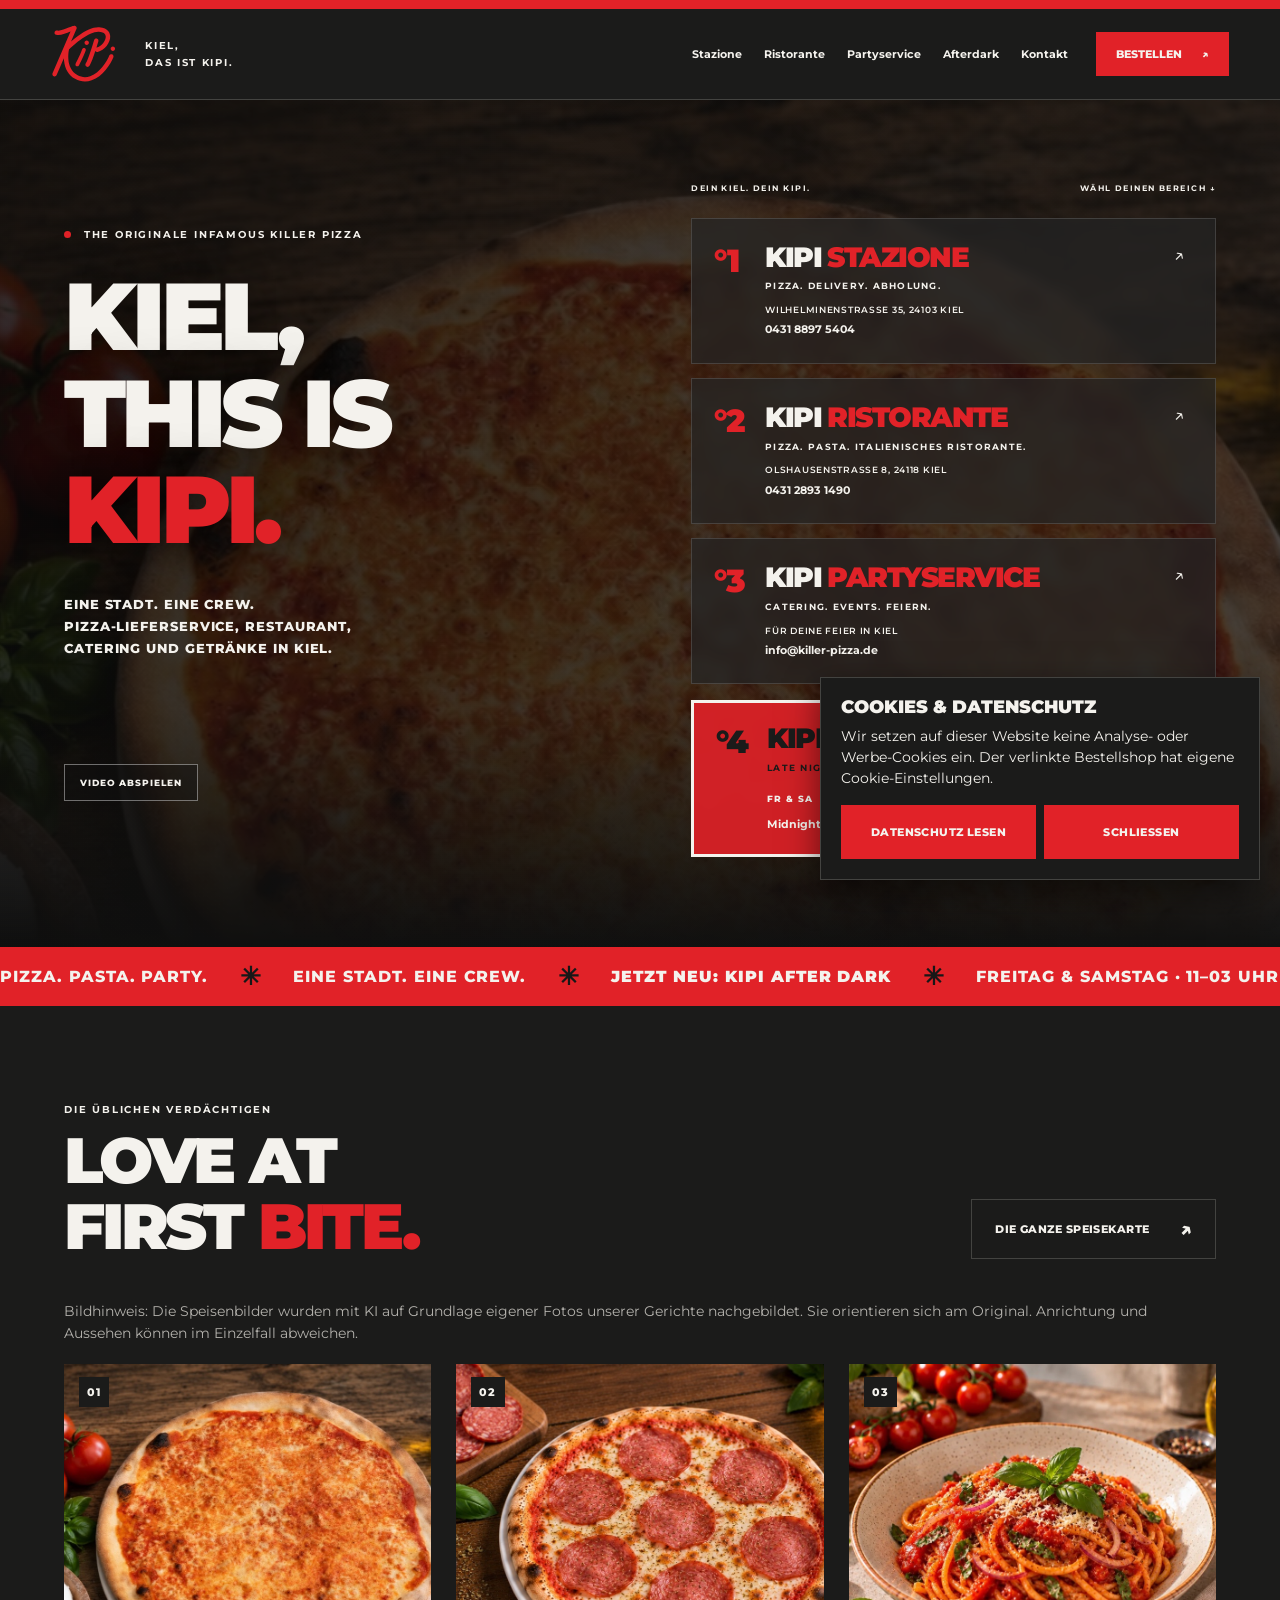
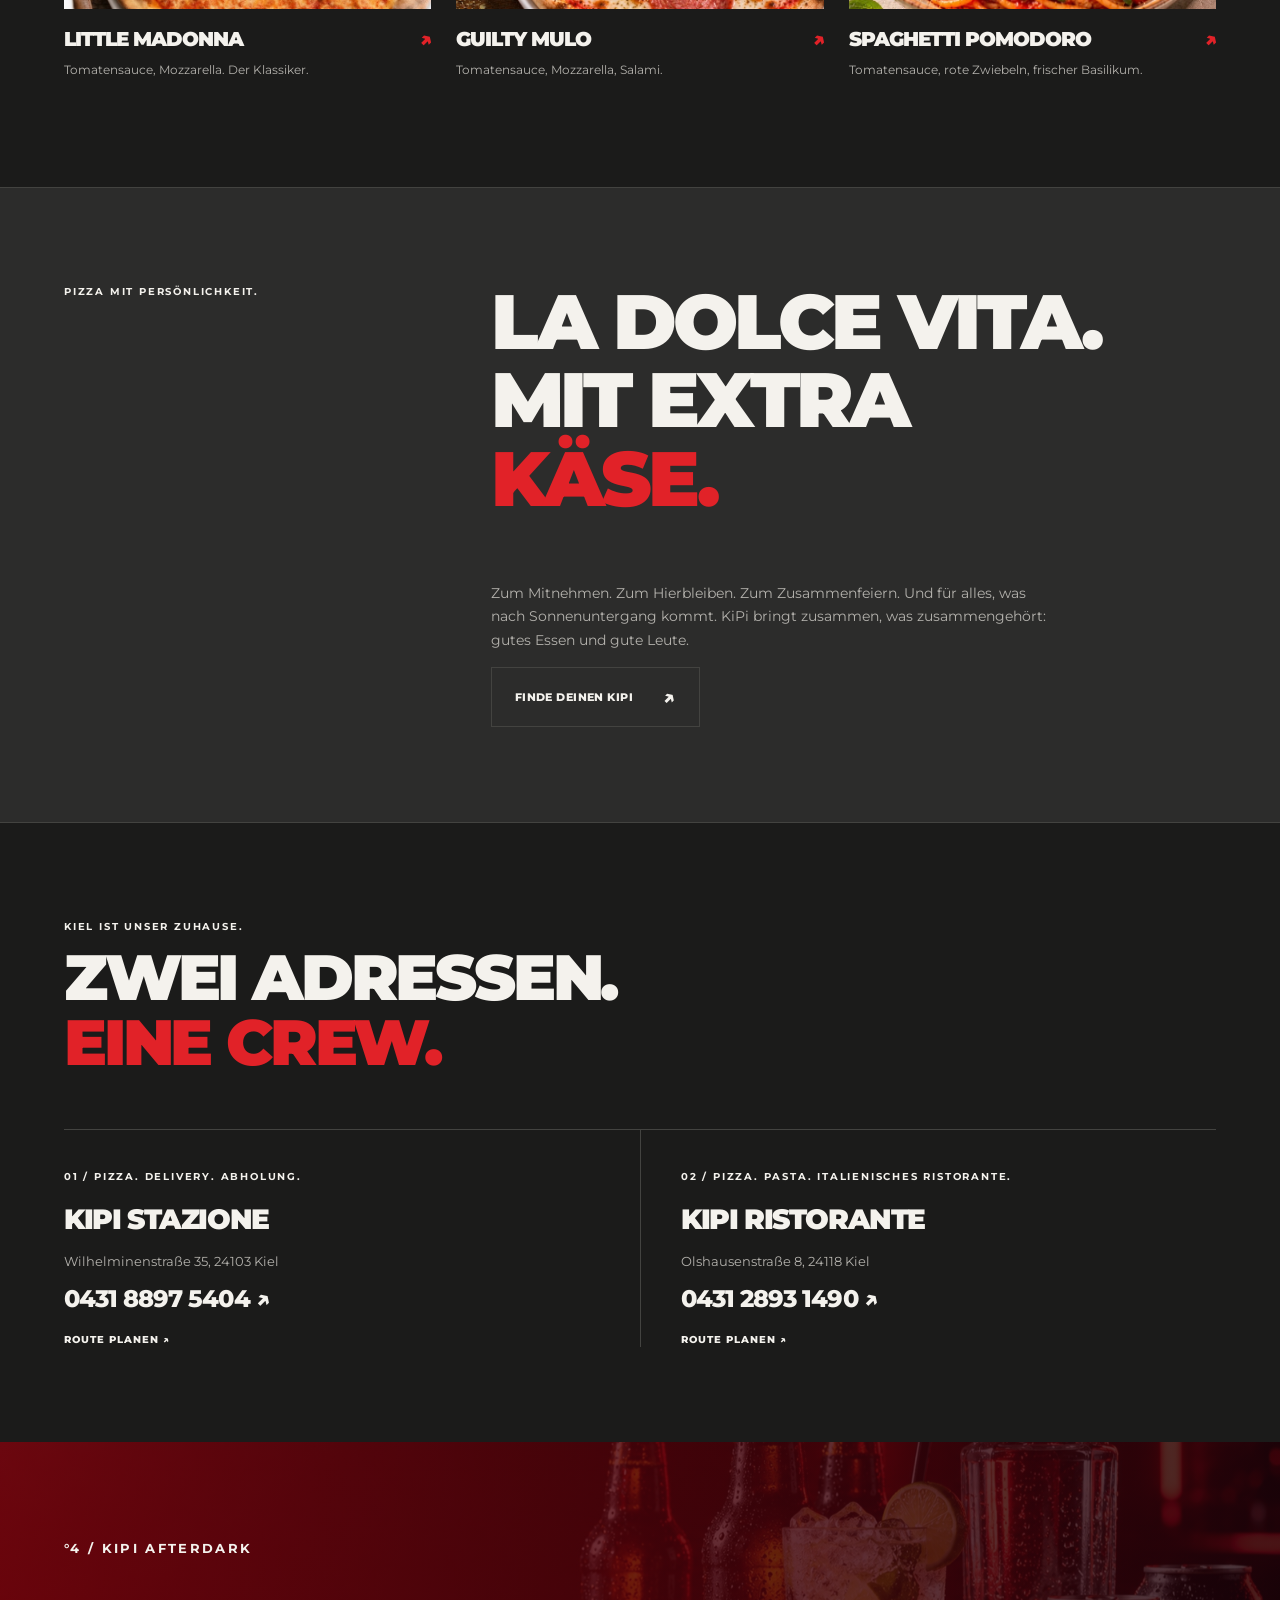
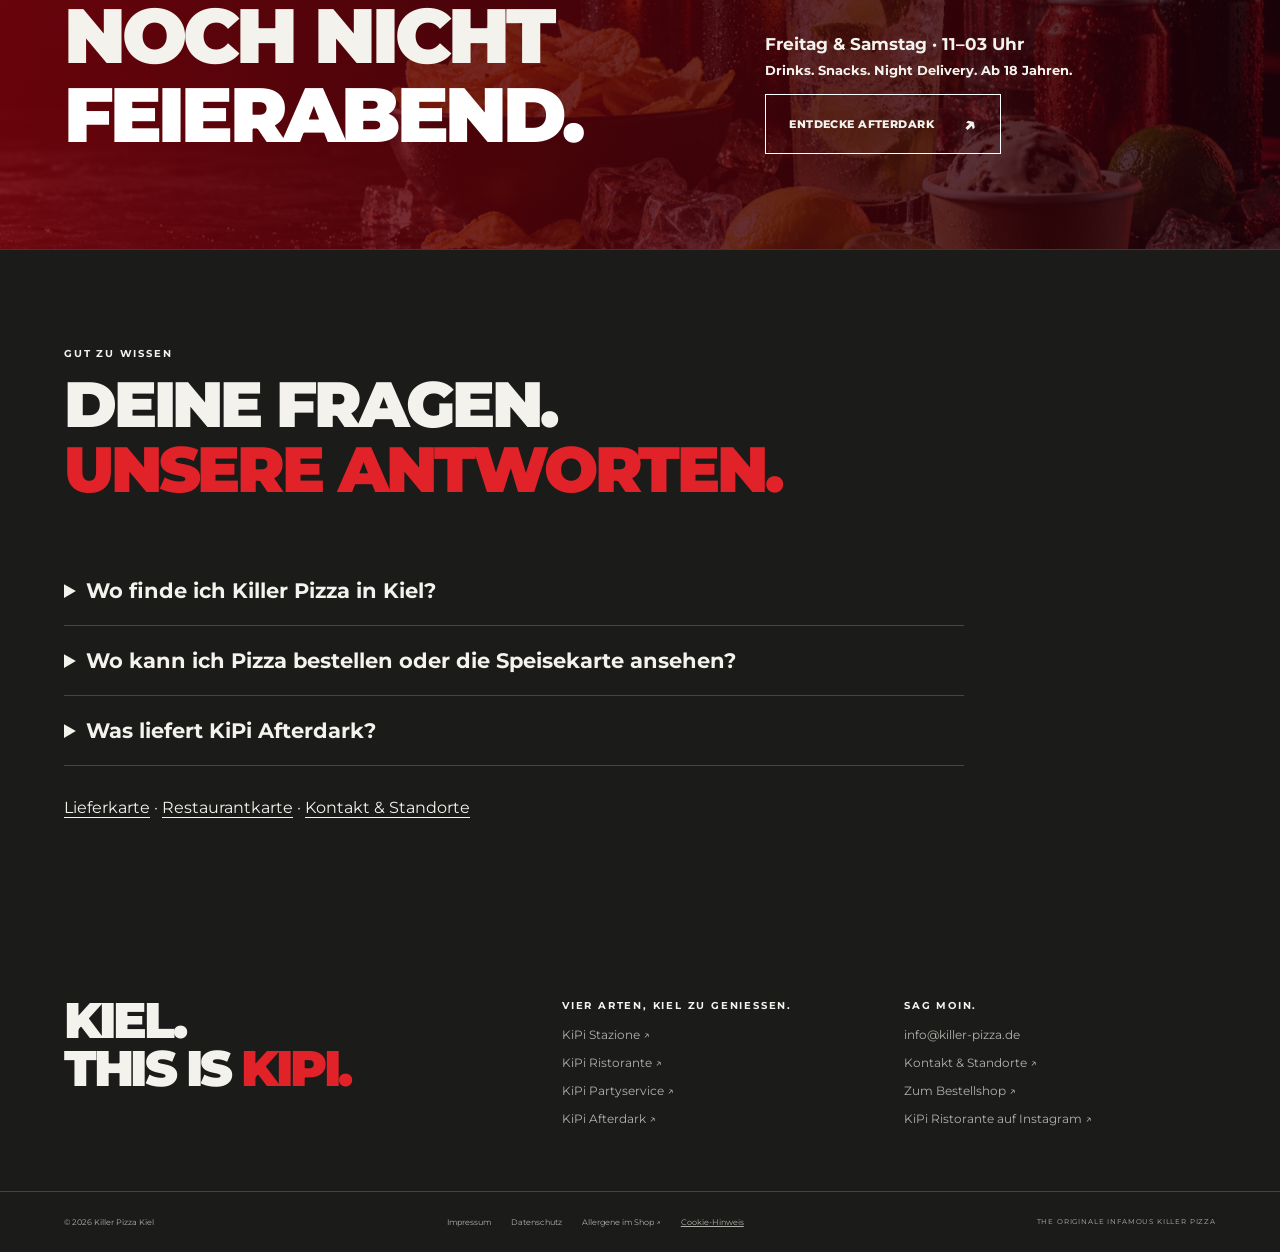
==== commit 70cfd594: "Add cookie notice and media disclosures" ====
--- a/index.html
+++ b/index.html
@@ -1,2 +1,2 @@
 <!doctype html>
-<html lang="de" data-page="home" data-root="./"><head><meta charset="utf-8"><meta name="viewport" content="width=device-width, initial-scale=1"><meta name="theme-color" content="#1b1b1a"><title>Killer Pizza Kiel | Lieferservice, Restaurant &amp; Catering</title><meta name="description" content="Killer Pizza in Kiel: Pizza und Pasta liefern lassen oder abholen, im KiPi Ristorante essen, Catering anfragen und Getränke mit Afterdark bestellen."><link rel="canonical" href="https://killer-pizza.de/"><meta name="robots" content="index,follow,max-image-preview:large"><meta property="og:locale" content="de_DE"><meta property="og:site_name" content="Killer Pizza Kiel"><meta property="og:type" content="website"><meta property="og:url" content="https://killer-pizza.de/"><meta property="og:title" content="Killer Pizza Kiel | Lieferservice, Restaurant &amp; Catering"><meta property="og:description" content="Killer Pizza in Kiel: Pizza und Pasta liefern lassen oder abholen, im KiPi Ristorante essen, Catering anfragen und Getränke mit Afterdark bestellen."><meta property="og:image" content="https://killer-pizza.de/stazione-location.jpg"><meta name="twitter:card" content="summary_large_image"><link rel="icon" type="image/png" sizes="512x512" href="/favicon.png"><link rel="shortcut icon" href="/favicon.ico"><link rel="apple-touch-icon" sizes="180x180" href="/apple-touch-icon.png"><link rel="stylesheet" href="./styles.css?v=20261106video"><script type="application/ld+json">{"@context":"https://schema.org","@graph":[{"@type":"Organization","@id":"https://killer-pizza.de/#organization","name":"Killer Pizza Kiel","alternateName":"KiPi","url":"https://killer-pizza.de/","logo":"https://killer-pizza.de/kipi-logo.svg","email":"info@killer-pizza.de"},{"@type":"WebSite","@id":"https://killer-pizza.de/#website","url":"https://killer-pizza.de/","name":"Killer Pizza Kiel","alternateName":"KiPi","inLanguage":"de-DE","publisher":{"@id":"https://killer-pizza.de/#organization"}},{"@type":"WebPage","@id":"https://killer-pizza.de/#webpage","url":"https://killer-pizza.de/","name":"Killer Pizza Kiel | Lieferservice, Restaurant & Catering","description":"Killer Pizza in Kiel: Pizza und Pasta liefern lassen oder abholen, im KiPi Ristorante essen, Catering anfragen und Getränke mit Afterdark bestellen.","inLanguage":"de-DE","isPartOf":{"@id":"https://killer-pizza.de/#website"},"about":{"@id":"https://killer-pizza.de/#organization"}},{"@type":"Restaurant","@id":"https://killer-pizza.de/#stazione","name":"KiPi Stazione – Killer Pizza","url":"https://killer-pizza.de/stazione.html","image":"https://killer-pizza.de/stazione-location.jpg","telephone":"+4943188975404","servesCuisine":["Italienisch","Pizza","Pasta"],"address":{"@type":"PostalAddress","streetAddress":"Wilhelminenstraße 35","postalCode":"24103","addressLocality":"Kiel","addressRegion":"Schleswig-Holstein","addressCountry":"DE"},"parentOrganization":{"@id":"https://killer-pizza.de/#organization"},"hasMenu":"https://killer-pizza.de/stazione.html#speisekarte"},{"@type":"Restaurant","@id":"https://killer-pizza.de/#ristorante","name":"KiPi Ristorante – Killer Pizza","url":"https://killer-pizza.de/ristorante.html","image":"https://killer-pizza.de/ristorante-location.jpg","telephone":"+4943128931490","servesCuisine":["Italienisch","Pizza","Pasta"],"address":{"@type":"PostalAddress","streetAddress":"Olshausenstraße 8","postalCode":"24118","addressLocality":"Kiel","addressRegion":"Schleswig-Holstein","addressCountry":"DE"},"parentOrganization":{"@id":"https://killer-pizza.de/#organization"},"hasMenu":"https://killer-pizza.de/ristorante.html#speisekarte","sameAs":["https://www.instagram.com/kipiristorante/"]}]}</script><meta name="google-site-verification" content="U2a9HPNi5oisiGY47uyC_J-OvqAT7WtsurDepiKPrTI"><script defer src="./app.js?v=20261106video"></script></head><body><div id="app"><a class="skip" href="#main">Zum Inhalt</a><header><a class="brand" href="./" aria-label="KiPi — Startseite"><img  src="./kipi-logo.svg" alt="KiPi" width="1000" height="600"><span class="brand-tagline">KIEL,<br>DAS IST KIPI.</span></a><nav aria-label="Hauptnavigation" id="navigation"><a  href="./stazione.html">Stazione</a><a  href="./ristorante.html">Ristorante</a><a  href="./partyservice.html">Partyservice</a><a  href="./afterdark.html">Afterdark</a><a href="./kontakt.html">Kontakt</a></nav><a class="header-order" href="https://shop.liefersoft.de/killer-pizza-kawamustafa-gbr-24103-77?disableRedirect=true">Bestellen <span aria-hidden="true">↗</span></a><button class="menu-toggle" aria-expanded="false" aria-controls="navigation" aria-label="Menü öffnen"><span></span><span></span></button></header><main id="main"><section class="home-hero cinema-hero" data-active-scene="video"><div class="scene-background" aria-hidden="true"><img class="scene-poster" src="./karte-kipi-pizza-little-madonna.jpg" alt=""><div class="video-frame" id="hero-video-frame"><video id="hero-video" muted loop playsinline preload="none" data-src="./killer-pizza-header-1080p-web.mp4"></video></div><img class="scene-preview" data-background="stazione" src="./stazione-location.jpg" alt=""><img class="scene-preview" data-background="ristorante" src="./ristorante-location.jpg" alt=""><img class="scene-preview" data-background="partyservice" src="./partyservice-event.jpg" alt=""><img class="scene-preview" data-background="afterdark" src="./afterdark-delivery.jpg" alt=""><div class="scene-shade"></div></div><div class="hero-intro"><p class="eyebrow"><span class="dot"></span> THE ORIGINALE INFAMOUS KILLER PIZZA</p><h1>KIEL,<br>THIS IS <span>KIPI.</span></h1><p class="hero-caption">Eine Stadt. Eine Crew.<br>Pizza-Lieferservice, Restaurant,<br>Catering und Getränke in Kiel.</p><button class="motion-toggle" type="button" hidden>Video abspielen</button></div><div class="portals"><p class="eyebrow portal-lead">DEIN KIEL. DEIN KIPI. <span>WÄHL DEINEN BEREICH ↓</span></p><a data-scene="stazione" class="portal " href="./stazione.html"><span class="portal-number">°1</span><div><h2>KIPI <span>Stazione</span></h2><p class="portal-tag">Pizza. Delivery. Abholung.</p><p class="portal-info">Wilhelminenstraße 35, 24103 Kiel</p><p class="portal-contact">0431 8897 5404</p></div><span class="portal-arrow" aria-hidden="true">↗</span></a><a data-scene="ristorante" class="portal " href="./ristorante.html"><span class="portal-number">°2</span><div><h2>KIPI <span>Ristorante</span></h2><p class="portal-tag">Pizza. Pasta. Italienisches Ristorante.</p><p class="portal-info">Olshausenstraße 8, 24118 Kiel</p><p class="portal-contact">0431 2893 1490</p></div><span class="portal-arrow" aria-hidden="true">↗</span></a><a data-scene="partyservice" class="portal " href="./partyservice.html"><span class="portal-number">°3</span><div><h2>KIPI <span>Partyservice</span></h2><p class="portal-tag">Catering. Events. Feiern.</p><p class="portal-info">Für deine Feier in Kiel</p><p class="portal-contact">info@killer-pizza.de</p></div><span class="portal-arrow" aria-hidden="true">↗</span></a><a data-scene="afterdark" class="portal red" href="./afterdark.html"><span class="portal-number">°4</span><div><h2>KIPI <span>Afterdark</span></h2><p class="portal-tag">Late Night Drinks. Night Delivery.</p><p class="portal-hours"><span>FR & SA</span><strong>11–03 UHR</strong></p><p class="portal-contact">Midnight Express</p></div><span class="portal-arrow" aria-hidden="true">↗</span><span class="new-stamp">JETZT<br>NEU!<small>AB 18 JAHREN</small></span></a></div></section><div class="ticker" aria-hidden="true"><div class="ticker-track"><div class="ticker-group"><span class="ticker-message">PIZZA. PASTA. PARTY.</span><b aria-hidden="true">✳</b><span class="ticker-message">EINE STADT. EINE CREW.</span><b aria-hidden="true">✳</b><span class="ticker-message"><strong>JETZT NEU: KIPI AFTER DARK</strong></span><b aria-hidden="true">✳</b><span class="ticker-message">FREITAG & SAMSTAG · 11–03 UHR</span><b aria-hidden="true">✳</b><span class="ticker-message">DRINKS. SNACKS. NACHTSCHUB.</span><b aria-hidden="true">✳</b><span class="ticker-message">AFTER DARK · AB 18 JAHREN</span><b aria-hidden="true">✳</b></div><div class="ticker-group"><span class="ticker-message">PIZZA. PASTA. PARTY.</span><b aria-hidden="true">✳</b><span class="ticker-message">EINE STADT. EINE CREW.</span><b aria-hidden="true">✳</b><span class="ticker-message"><strong>JETZT NEU: KIPI AFTER DARK</strong></span><b aria-hidden="true">✳</b><span class="ticker-message">FREITAG & SAMSTAG · 11–03 UHR</span><b aria-hidden="true">✳</b><span class="ticker-message">DRINKS. SNACKS. NACHTSCHUB.</span><b aria-hidden="true">✳</b><span class="ticker-message">AFTER DARK · AB 18 JAHREN</span><b aria-hidden="true">✳</b></div></div></div><section class="favorites section"><div class="section-heading"><div><p class="eyebrow">DIE ÜBLICHEN VERDÄCHTIGEN</p><h2>LOVE AT<br>FIRST <em>BITE.</em></h2></div><a class="button secondary" href="https://shop.liefersoft.de/killer-pizza-kawamustafa-gbr-24103-77?disableRedirect=true">Die ganze Speisekarte<span aria-hidden="true">↗</span></a></div><div class="food-grid"><a href="https://shop.liefersoft.de/killer-pizza-kawamustafa-gbr-24103-77?disableRedirect=true" class="food-card"><div class="food-image"><img loading="lazy" src="./karte-kipi-pizza-little-madonna.jpg" alt="Little Madonna" width="1000" height="600"><span>01</span></div><h3>Little Madonna <span>↗</span></h3><p>Tomatensauce, Mozzarella. Der Klassiker.</p></a><a href="https://shop.liefersoft.de/killer-pizza-kawamustafa-gbr-24103-77?disableRedirect=true" class="food-card"><div class="food-image"><img loading="lazy" src="./karte-kipi-pizza-guilty-mulo.jpg" alt="Guilty Mulo" width="1000" height="600"><span>02</span></div><h3>Guilty Mulo <span>↗</span></h3><p>Tomatensauce, Mozzarella, Salami.</p></a><a href="https://shop.liefersoft.de/killer-pizza-kawamustafa-gbr-24103-77?disableRedirect=true" class="food-card"><div class="food-image"><img loading="lazy" src="./karte-pasta-pomodoro-s.jpg" alt="Spaghetti Pomodoro" width="1000" height="600"><span>03</span></div><h3>Spaghetti Pomodoro <span>↗</span></h3><p>Tomatensauce, rote Zwiebeln, frischer Basilikum.</p></a></div></section><section class="manifesto section"><span class="eyebrow">PIZZA MIT PERSÖNLICHKEIT.</span><div><h2>LA DOLCE VITA.<br>MIT EXTRA<br><em>KÄSE.</em></h2><p>Zum Mitnehmen. Zum Hierbleiben. Zum Zusammenfeiern. Und für alles, was nach Sonnenuntergang kommt. KiPi bringt zusammen, was zusammengehört: gutes Essen und gute Leute.</p><a class="button secondary" href="./kontakt.html">Finde deinen KiPi<span aria-hidden="true">↗</span></a></div></section><section class="locations section" id="standorte"><p class="eyebrow">KIEL IST UNSER ZUHAUSE.</p><h2>ZWEI ADRESSEN.<br><em>EINE CREW.</em></h2><div class="location-grid"><article><span class="eyebrow">01 / Pizza. Delivery. Abholung.</span><h3>KIPI Stazione</h3><address>Wilhelminenstraße 35, 24103 Kiel</address><a class="phone" href="tel:+4943188975404">0431 8897 5404 ↗</a><a class="text-link" href="https://www.google.com/maps/search/?api=1&query=Wilhelminenstra%C3%9Fe%2035%2C%2024103%20Kiel" target="_blank" rel="noopener">Route planen ↗</a></article><article><span class="eyebrow">02 / Pizza. Pasta. Italienisches Ristorante.</span><h3>KIPI Ristorante</h3><address>Olshausenstraße 8, 24118 Kiel</address><a class="phone" href="tel:+4943128931490">0431 2893 1490 ↗</a><a class="text-link" href="https://www.google.com/maps/search/?api=1&query=Olshausenstra%C3%9Fe%208%2C%2024118%20Kiel" target="_blank" rel="noopener">Route planen ↗</a></article></div></section><section class="night-banner section"><p class="eyebrow">°4 / KIPI AFTERDARK</p><h2>NOCH NICHT<br><span>FEIERABEND.</span></h2><div><p>Freitag & Samstag · 11–03 Uhr<br>Drinks. Snacks. Night Delivery. Ab 18 Jahren.</p><a class="button secondary" href="./afterdark.html">Entdecke Afterdark<span aria-hidden="true">↗</span></a></div></section><section class="section local-faq" aria-labelledby="faq-title"><p class="eyebrow">GUT ZU WISSEN</p><h2 id="faq-title">DEINE FRAGEN.<br><em>UNSERE ANTWORTEN.</em></h2><div><details><summary>Wo finde ich Killer Pizza in Kiel?</summary><p>KiPi Stazione für Lieferung und Abholung findest du in der Wilhelminenstraße 35, 24103 Kiel. Das KiPi Ristorante liegt in der Olshausenstraße 8, 24118 Kiel.</p></details><details><summary>Wo kann ich Pizza bestellen oder die Speisekarte ansehen?</summary><p>Die Lieferkarte mit Preisen findest du bei KiPi Stazione. Bestellungen laufen über den verlinkten Online-Shop. Für einen Restaurantbesuch findest du eine eigene Speisekarte bei KiPi Ristorante.</p></details><details><summary>Was liefert KiPi Afterdark?</summary><p>Afterdark liefert Getränke, Snacks, Eis und Partybedarf in Kiel. Pizza und andere Speisen bestellst du bei Stazione.</p></details></div><p class="faq-links"><a href="./stazione.html">Lieferkarte</a> · <a href="./ristorante.html">Restaurantkarte</a> · <a href="./kontakt.html">Kontakt & Standorte</a></p></section></main><footer><div class="footer-top"><a class="footer-wordmark" href="./">KIEL.<br>THIS IS <span>KIPI.</span></a><div><p class="eyebrow">VIER ARTEN, KIEL ZU GENIESSEN.</p><a href="./stazione.html">KiPi Stazione ↗</a><a href="./ristorante.html">KiPi Ristorante ↗</a><a href="./partyservice.html">KiPi Partyservice ↗</a><a href="./afterdark.html">KiPi Afterdark ↗</a></div><div><p class="eyebrow">SAG MOIN.</p><a href="mailto:info@killer-pizza.de">info@killer-pizza.de</a><a href="./kontakt.html">Kontakt & Standorte ↗</a><a href="https://shop.liefersoft.de/killer-pizza-kawamustafa-gbr-24103-77?disableRedirect=true">Zum Bestellshop ↗</a><a href="https://www.instagram.com/kipiristorante/" target="_blank" rel="noopener noreferrer">KiPi Ristorante auf Instagram ↗</a></div></div><div class="footer-bottom"><span>© 2026 Killer Pizza Kiel</span><div><a href="./impressum.html">Impressum</a><a href="./datenschutz.html">Datenschutz</a><a href="https://shop.liefersoft.de/killer-pizza-kawamustafa-gbr-24103-77/additives-allergens">Allergene im Shop ↗</a></div><span>THE ORIGINALE INFAMOUS KILLER PIZZA</span></div></footer><a class="mobile-order" href="https://shop.liefersoft.de/killer-pizza-kawamustafa-gbr-24103-77?disableRedirect=true">HUNGRIG? JETZT BESTELLEN <span>↗</span></a></div></body></html>
+<html lang="de" data-page="home" data-root="./"><head><meta charset="utf-8"><meta name="viewport" content="width=device-width, initial-scale=1"><meta name="theme-color" content="#1b1b1a"><title>Killer Pizza Kiel | Lieferservice, Restaurant &amp; Catering</title><meta name="description" content="Killer Pizza in Kiel: Pizza und Pasta liefern lassen oder abholen, im KiPi Ristorante essen, Catering anfragen und Getränke mit Afterdark bestellen."><link rel="canonical" href="https://killer-pizza.de/"><meta name="robots" content="index,follow,max-image-preview:large"><meta property="og:locale" content="de_DE"><meta property="og:site_name" content="Killer Pizza Kiel"><meta property="og:type" content="website"><meta property="og:url" content="https://killer-pizza.de/"><meta property="og:title" content="Killer Pizza Kiel | Lieferservice, Restaurant &amp; Catering"><meta property="og:description" content="Killer Pizza in Kiel: Pizza und Pasta liefern lassen oder abholen, im KiPi Ristorante essen, Catering anfragen und Getränke mit Afterdark bestellen."><meta property="og:image" content="https://killer-pizza.de/stazione-location.jpg"><meta name="twitter:card" content="summary_large_image"><link rel="icon" type="image/png" sizes="512x512" href="/favicon.png"><link rel="shortcut icon" href="/favicon.ico"><link rel="apple-touch-icon" sizes="180x180" href="/apple-touch-icon.png"><link rel="stylesheet" href="./styles.css?v=20261106hinweise"><script type="application/ld+json">{"@context":"https://schema.org","@graph":[{"@type":"Organization","@id":"https://killer-pizza.de/#organization","name":"Killer Pizza Kiel","alternateName":"KiPi","url":"https://killer-pizza.de/","logo":"https://killer-pizza.de/kipi-logo.svg","email":"info@killer-pizza.de"},{"@type":"WebSite","@id":"https://killer-pizza.de/#website","url":"https://killer-pizza.de/","name":"Killer Pizza Kiel","alternateName":"KiPi","inLanguage":"de-DE","publisher":{"@id":"https://killer-pizza.de/#organization"}},{"@type":"WebPage","@id":"https://killer-pizza.de/#webpage","url":"https://killer-pizza.de/","name":"Killer Pizza Kiel | Lieferservice, Restaurant & Catering","description":"Killer Pizza in Kiel: Pizza und Pasta liefern lassen oder abholen, im KiPi Ristorante essen, Catering anfragen und Getränke mit Afterdark bestellen.","inLanguage":"de-DE","isPartOf":{"@id":"https://killer-pizza.de/#website"},"about":{"@id":"https://killer-pizza.de/#organization"}},{"@type":"Restaurant","@id":"https://killer-pizza.de/#stazione","name":"KiPi Stazione – Killer Pizza","url":"https://killer-pizza.de/stazione.html","image":"https://killer-pizza.de/stazione-location.jpg","telephone":"+4943188975404","servesCuisine":["Italienisch","Pizza","Pasta"],"address":{"@type":"PostalAddress","streetAddress":"Wilhelminenstraße 35","postalCode":"24103","addressLocality":"Kiel","addressRegion":"Schleswig-Holstein","addressCountry":"DE"},"parentOrganization":{"@id":"https://killer-pizza.de/#organization"},"hasMenu":"https://killer-pizza.de/stazione.html#speisekarte"},{"@type":"Restaurant","@id":"https://killer-pizza.de/#ristorante","name":"KiPi Ristorante – Killer Pizza","url":"https://killer-pizza.de/ristorante.html","image":"https://killer-pizza.de/ristorante-location.jpg","telephone":"+4943128931490","servesCuisine":["Italienisch","Pizza","Pasta"],"address":{"@type":"PostalAddress","streetAddress":"Olshausenstraße 8","postalCode":"24118","addressLocality":"Kiel","addressRegion":"Schleswig-Holstein","addressCountry":"DE"},"parentOrganization":{"@id":"https://killer-pizza.de/#organization"},"hasMenu":"https://killer-pizza.de/ristorante.html#speisekarte","sameAs":["https://www.instagram.com/kipiristorante/"]}]}</script><meta name="google-site-verification" content="U2a9HPNi5oisiGY47uyC_J-OvqAT7WtsurDepiKPrTI"><script defer src="./app.js?v=20261106hinweise"></script></head><body><div id="app"><a class="skip" href="#main">Zum Inhalt</a><header><a class="brand" href="./" aria-label="KiPi — Startseite"><img  src="./kipi-logo.svg" alt="KiPi" width="1000" height="600"><span class="brand-tagline">KIEL,<br>DAS IST KIPI.</span></a><nav aria-label="Hauptnavigation" id="navigation"><a  href="./stazione.html">Stazione</a><a  href="./ristorante.html">Ristorante</a><a  href="./partyservice.html">Partyservice</a><a  href="./afterdark.html">Afterdark</a><a href="./kontakt.html">Kontakt</a></nav><a class="header-order" href="https://shop.liefersoft.de/killer-pizza-kawamustafa-gbr-24103-77?disableRedirect=true">Bestellen <span aria-hidden="true">↗</span></a><button class="menu-toggle" aria-expanded="false" aria-controls="navigation" aria-label="Menü öffnen"><span></span><span></span></button></header><main id="main"><section class="home-hero cinema-hero" data-active-scene="video"><div class="scene-background" aria-hidden="true"><img class="scene-poster" src="./karte-kipi-pizza-little-madonna.jpg" alt=""><div class="video-frame" id="hero-video-frame"><video id="hero-video" muted loop playsinline preload="none" data-src="./killer-pizza-header-1080p-web.mp4"></video></div><img class="scene-preview" data-background="stazione" src="./stazione-location.jpg" alt=""><img class="scene-preview" data-background="ristorante" src="./ristorante-location.jpg" alt=""><img class="scene-preview" data-background="partyservice" src="./partyservice-event.jpg" alt=""><img class="scene-preview" data-background="afterdark" src="./afterdark-delivery.jpg" alt=""><div class="scene-shade"></div></div><div class="hero-intro"><p class="eyebrow"><span class="dot"></span> THE ORIGINALE INFAMOUS KILLER PIZZA</p><h1>KIEL,<br>THIS IS <span>KIPI.</span></h1><p class="hero-caption">Eine Stadt. Eine Crew.<br>Pizza-Lieferservice, Restaurant,<br>Catering und Getränke in Kiel.</p><button class="motion-toggle" type="button" hidden>Video abspielen</button></div><div class="portals"><p class="eyebrow portal-lead">DEIN KIEL. DEIN KIPI. <span>WÄHL DEINEN BEREICH ↓</span></p><a data-scene="stazione" class="portal " href="./stazione.html"><span class="portal-number">°1</span><div><h2>KIPI <span>Stazione</span></h2><p class="portal-tag">Pizza. Delivery. Abholung.</p><p class="portal-info">Wilhelminenstraße 35, 24103 Kiel</p><p class="portal-contact">0431 8897 5404</p></div><span class="portal-arrow" aria-hidden="true">↗</span></a><a data-scene="ristorante" class="portal " href="./ristorante.html"><span class="portal-number">°2</span><div><h2>KIPI <span>Ristorante</span></h2><p class="portal-tag">Pizza. Pasta. Italienisches Ristorante.</p><p class="portal-info">Olshausenstraße 8, 24118 Kiel</p><p class="portal-contact">0431 2893 1490</p></div><span class="portal-arrow" aria-hidden="true">↗</span></a><a data-scene="partyservice" class="portal " href="./partyservice.html"><span class="portal-number">°3</span><div><h2>KIPI <span>Partyservice</span></h2><p class="portal-tag">Catering. Events. Feiern.</p><p class="portal-info">Für deine Feier in Kiel</p><p class="portal-contact">info@killer-pizza.de</p></div><span class="portal-arrow" aria-hidden="true">↗</span></a><a data-scene="afterdark" class="portal red" href="./afterdark.html"><span class="portal-number">°4</span><div><h2>KIPI <span>Afterdark</span></h2><p class="portal-tag">Late Night Drinks. Night Delivery.</p><p class="portal-hours"><span>FR & SA</span><strong>11–03 UHR</strong></p><p class="portal-contact">Midnight Express</p></div><span class="portal-arrow" aria-hidden="true">↗</span><span class="new-stamp">JETZT<br>NEU!<small>AB 18 JAHREN</small></span></a></div></section><div class="ticker" aria-hidden="true"><div class="ticker-track"><div class="ticker-group"><span class="ticker-message">PIZZA. PASTA. PARTY.</span><b aria-hidden="true">✳</b><span class="ticker-message">EINE STADT. EINE CREW.</span><b aria-hidden="true">✳</b><span class="ticker-message"><strong>JETZT NEU: KIPI AFTER DARK</strong></span><b aria-hidden="true">✳</b><span class="ticker-message">FREITAG & SAMSTAG · 11–03 UHR</span><b aria-hidden="true">✳</b><span class="ticker-message">DRINKS. SNACKS. NACHTSCHUB.</span><b aria-hidden="true">✳</b><span class="ticker-message">AFTER DARK · AB 18 JAHREN</span><b aria-hidden="true">✳</b></div><div class="ticker-group"><span class="ticker-message">PIZZA. PASTA. PARTY.</span><b aria-hidden="true">✳</b><span class="ticker-message">EINE STADT. EINE CREW.</span><b aria-hidden="true">✳</b><span class="ticker-message"><strong>JETZT NEU: KIPI AFTER DARK</strong></span><b aria-hidden="true">✳</b><span class="ticker-message">FREITAG & SAMSTAG · 11–03 UHR</span><b aria-hidden="true">✳</b><span class="ticker-message">DRINKS. SNACKS. NACHTSCHUB.</span><b aria-hidden="true">✳</b><span class="ticker-message">AFTER DARK · AB 18 JAHREN</span><b aria-hidden="true">✳</b></div></div></div><section class="favorites section"><div class="section-heading"><div><p class="eyebrow">DIE ÜBLICHEN VERDÄCHTIGEN</p><h2>LOVE AT<br>FIRST <em>BITE.</em></h2></div><a class="button secondary" href="https://shop.liefersoft.de/killer-pizza-kawamustafa-gbr-24103-77?disableRedirect=true">Die ganze Speisekarte<span aria-hidden="true">↗</span></a></div><p class="food-image-note">Bildhinweis: Die Speisenbilder wurden mit KI auf Grundlage eigener Fotos unserer Gerichte nachgebildet. Sie orientieren sich am Original. Anrichtung und Aussehen können im Einzelfall abweichen.</p><div class="food-grid"><a href="https://shop.liefersoft.de/killer-pizza-kawamustafa-gbr-24103-77?disableRedirect=true" class="food-card"><div class="food-image"><img loading="lazy" src="./karte-kipi-pizza-little-madonna.jpg" alt="Little Madonna" width="1000" height="600"><span>01</span></div><h3>Little Madonna <span>↗</span></h3><p>Tomatensauce, Mozzarella. Der Klassiker.</p></a><a href="https://shop.liefersoft.de/killer-pizza-kawamustafa-gbr-24103-77?disableRedirect=true" class="food-card"><div class="food-image"><img loading="lazy" src="./karte-kipi-pizza-guilty-mulo.jpg" alt="Guilty Mulo" width="1000" height="600"><span>02</span></div><h3>Guilty Mulo <span>↗</span></h3><p>Tomatensauce, Mozzarella, Salami.</p></a><a href="https://shop.liefersoft.de/killer-pizza-kawamustafa-gbr-24103-77?disableRedirect=true" class="food-card"><div class="food-image"><img loading="lazy" src="./karte-pasta-pomodoro-s.jpg" alt="Spaghetti Pomodoro" width="1000" height="600"><span>03</span></div><h3>Spaghetti Pomodoro <span>↗</span></h3><p>Tomatensauce, rote Zwiebeln, frischer Basilikum.</p></a></div></section><section class="manifesto section"><span class="eyebrow">PIZZA MIT PERSÖNLICHKEIT.</span><div><h2>LA DOLCE VITA.<br>MIT EXTRA<br><em>KÄSE.</em></h2><p>Zum Mitnehmen. Zum Hierbleiben. Zum Zusammenfeiern. Und für alles, was nach Sonnenuntergang kommt. KiPi bringt zusammen, was zusammengehört: gutes Essen und gute Leute.</p><a class="button secondary" href="./kontakt.html">Finde deinen KiPi<span aria-hidden="true">↗</span></a></div></section><section class="locations section" id="standorte"><p class="eyebrow">KIEL IST UNSER ZUHAUSE.</p><h2>ZWEI ADRESSEN.<br><em>EINE CREW.</em></h2><div class="location-grid"><article><span class="eyebrow">01 / Pizza. Delivery. Abholung.</span><h3>KIPI Stazione</h3><address>Wilhelminenstraße 35, 24103 Kiel</address><a class="phone" href="tel:+4943188975404">0431 8897 5404 ↗</a><a class="text-link" href="https://www.google.com/maps/search/?api=1&query=Wilhelminenstra%C3%9Fe%2035%2C%2024103%20Kiel" target="_blank" rel="noopener">Route planen ↗</a></article><article><span class="eyebrow">02 / Pizza. Pasta. Italienisches Ristorante.</span><h3>KIPI Ristorante</h3><address>Olshausenstraße 8, 24118 Kiel</address><a class="phone" href="tel:+4943128931490">0431 2893 1490 ↗</a><a class="text-link" href="https://www.google.com/maps/search/?api=1&query=Olshausenstra%C3%9Fe%208%2C%2024118%20Kiel" target="_blank" rel="noopener">Route planen ↗</a></article></div></section><section class="night-banner section"><p class="eyebrow">°4 / KIPI AFTERDARK</p><h2>NOCH NICHT<br><span>FEIERABEND.</span></h2><div><p>Freitag & Samstag · 11–03 Uhr<br>Drinks. Snacks. Night Delivery. Ab 18 Jahren.</p><a class="button secondary" href="./afterdark.html">Entdecke Afterdark<span aria-hidden="true">↗</span></a></div></section><section class="section local-faq" aria-labelledby="faq-title"><p class="eyebrow">GUT ZU WISSEN</p><h2 id="faq-title">DEINE FRAGEN.<br><em>UNSERE ANTWORTEN.</em></h2><div><details><summary>Wo finde ich Killer Pizza in Kiel?</summary><p>KiPi Stazione für Lieferung und Abholung findest du in der Wilhelminenstraße 35, 24103 Kiel. Das KiPi Ristorante liegt in der Olshausenstraße 8, 24118 Kiel.</p></details><details><summary>Wo kann ich Pizza bestellen oder die Speisekarte ansehen?</summary><p>Die Lieferkarte mit Preisen findest du bei KiPi Stazione. Bestellungen laufen über den verlinkten Online-Shop. Für einen Restaurantbesuch findest du eine eigene Speisekarte bei KiPi Ristorante.</p></details><details><summary>Was liefert KiPi Afterdark?</summary><p>Afterdark liefert Getränke, Snacks, Eis und Partybedarf in Kiel. Pizza und andere Speisen bestellst du bei Stazione.</p></details></div><p class="faq-links"><a href="./stazione.html">Lieferkarte</a> · <a href="./ristorante.html">Restaurantkarte</a> · <a href="./kontakt.html">Kontakt & Standorte</a></p></section></main><footer><div class="footer-top"><a class="footer-wordmark" href="./">KIEL.<br>THIS IS <span>KIPI.</span></a><div><p class="eyebrow">VIER ARTEN, KIEL ZU GENIESSEN.</p><a href="./stazione.html">KiPi Stazione ↗</a><a href="./ristorante.html">KiPi Ristorante ↗</a><a href="./partyservice.html">KiPi Partyservice ↗</a><a href="./afterdark.html">KiPi Afterdark ↗</a></div><div><p class="eyebrow">SAG MOIN.</p><a href="mailto:info@killer-pizza.de">info@killer-pizza.de</a><a href="./kontakt.html">Kontakt & Standorte ↗</a><a href="https://shop.liefersoft.de/killer-pizza-kawamustafa-gbr-24103-77?disableRedirect=true">Zum Bestellshop ↗</a><a href="https://www.instagram.com/kipiristorante/" target="_blank" rel="noopener noreferrer">KiPi Ristorante auf Instagram ↗</a></div></div><div class="footer-bottom"><span>© 2026 Killer Pizza Kiel</span><div><a href="./impressum.html">Impressum</a><a href="./datenschutz.html">Datenschutz</a><a href="https://shop.liefersoft.de/killer-pizza-kawamustafa-gbr-24103-77/additives-allergens">Allergene im Shop ↗</a></div><span>THE ORIGINALE INFAMOUS KILLER PIZZA</span></div></footer><a class="mobile-order" href="https://shop.liefersoft.de/killer-pizza-kawamustafa-gbr-24103-77?disableRedirect=true">HUNGRIG? JETZT BESTELLEN <span>↗</span></a></div></body></html>
--- a/styles.css
+++ b/styles.css
@@ -71,3 +71,13 @@
 
 .video-frame video{width:100%;height:100%;object-fit:cover}
 .motion-toggle[hidden]{display:none}
+
+.food-image-note{margin:0 0 20px;color:var(--muted);font-size:.875rem;line-height:1.55}
+.cookie-notice{position:fixed;z-index:40;right:20px;bottom:20px;width:min(440px,calc(100% - 40px));padding:20px;background:var(--bg);color:var(--white);border:1px solid var(--line);box-shadow:0 12px 32px #0008}
+.cookie-notice[hidden]{display:none}
+.cookie-notice h2{font-size:18px;letter-spacing:normal;margin:0}
+.cookie-notice p{font-size:14px;line-height:1.5;margin:10px 0 16px}
+.cookie-actions{display:flex;flex-wrap:wrap;gap:8px}
+.cookie-actions .button{flex:1;justify-content:center;text-align:center;font-family:inherit;cursor:pointer}
+.cookie-trigger{background:none;border:0;padding:0;color:inherit;font:inherit;cursor:pointer;text-decoration:underline}
+@media(max-width:760px){.cookie-notice{bottom:calc(75px + env(safe-area-inset-bottom))}}
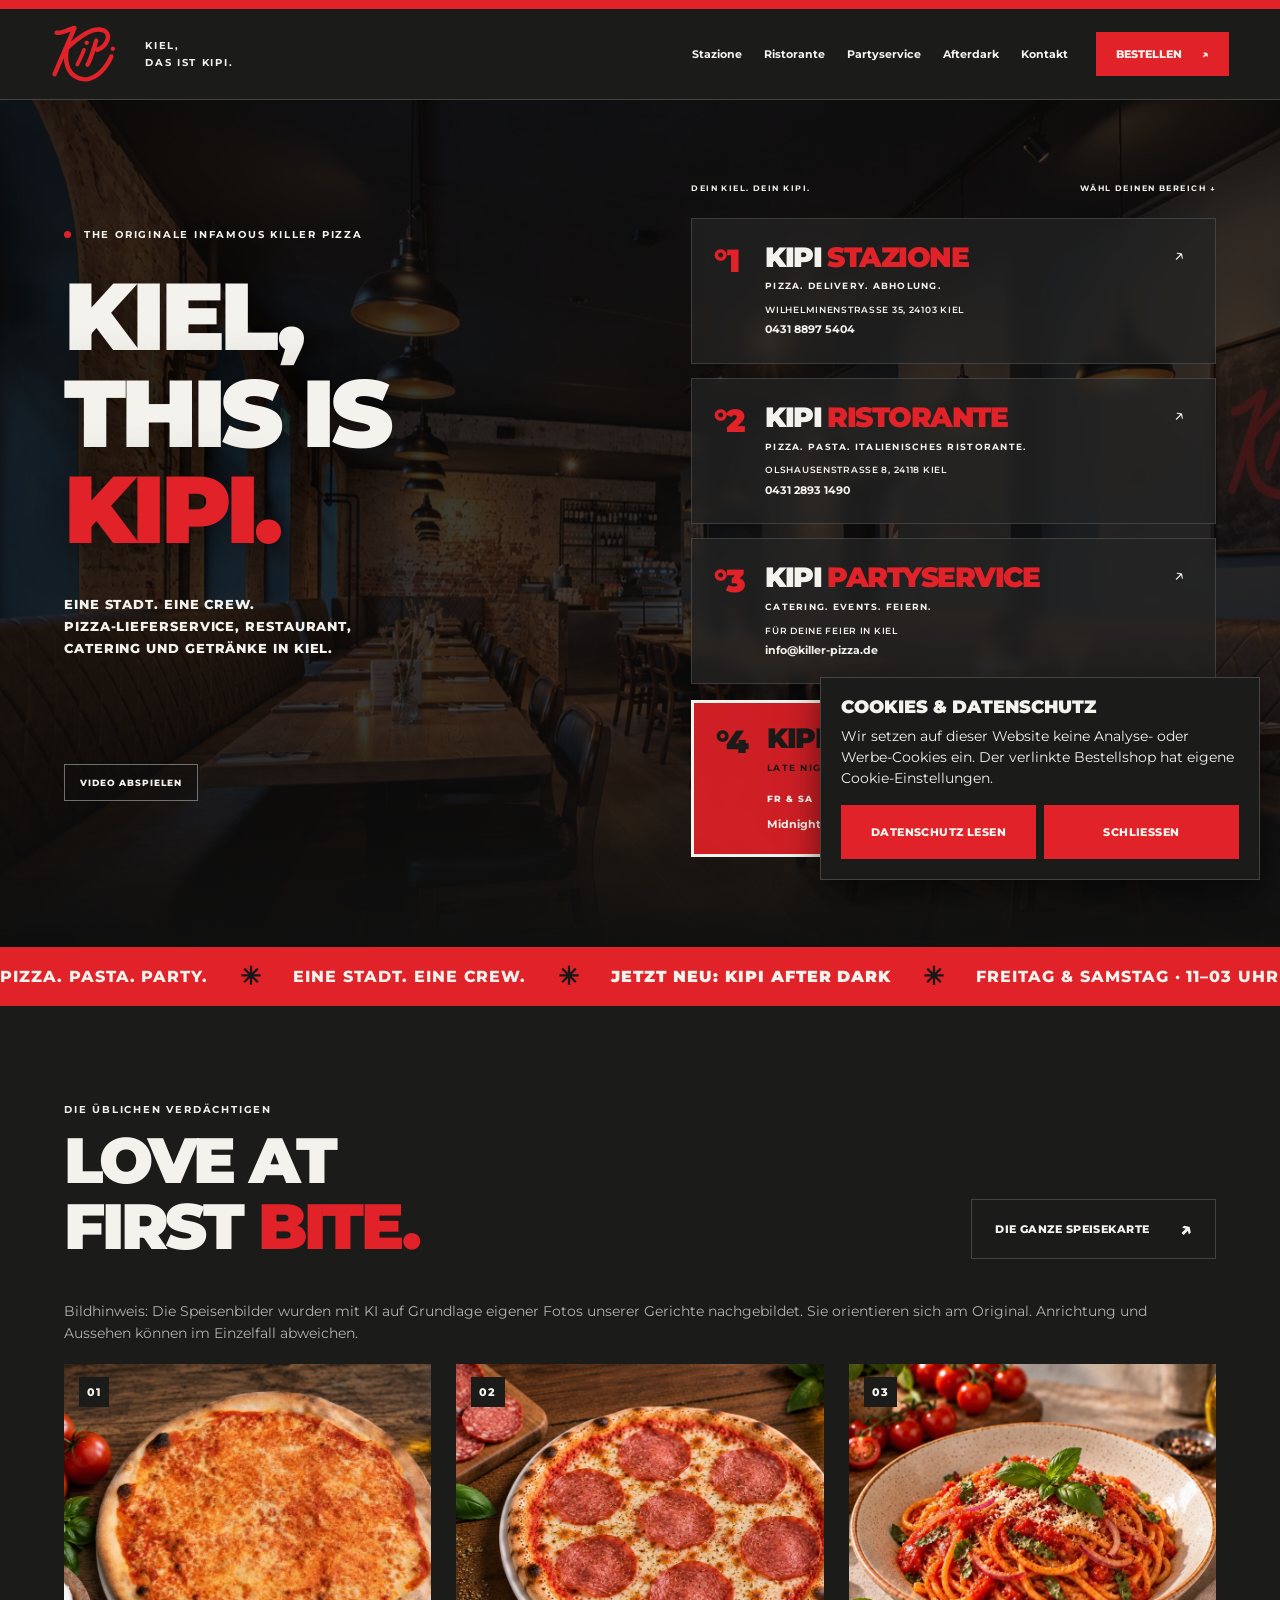
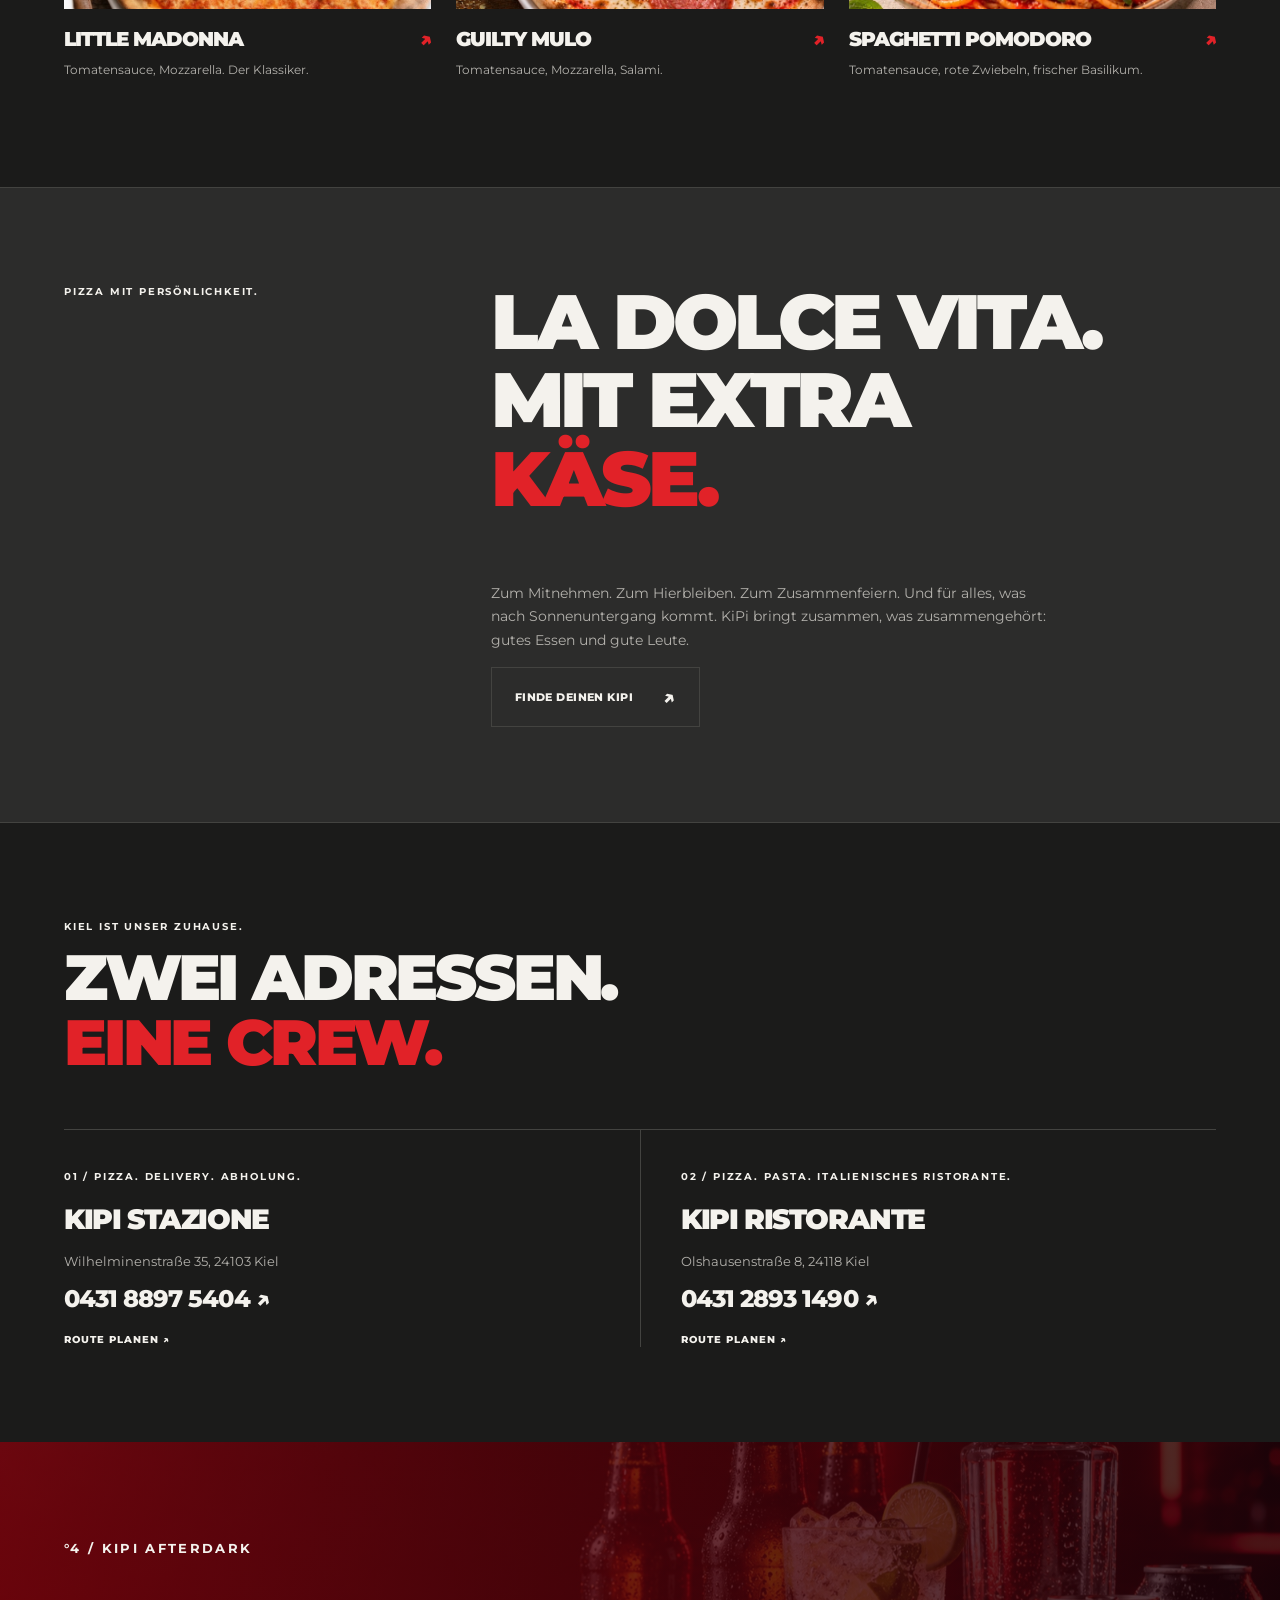
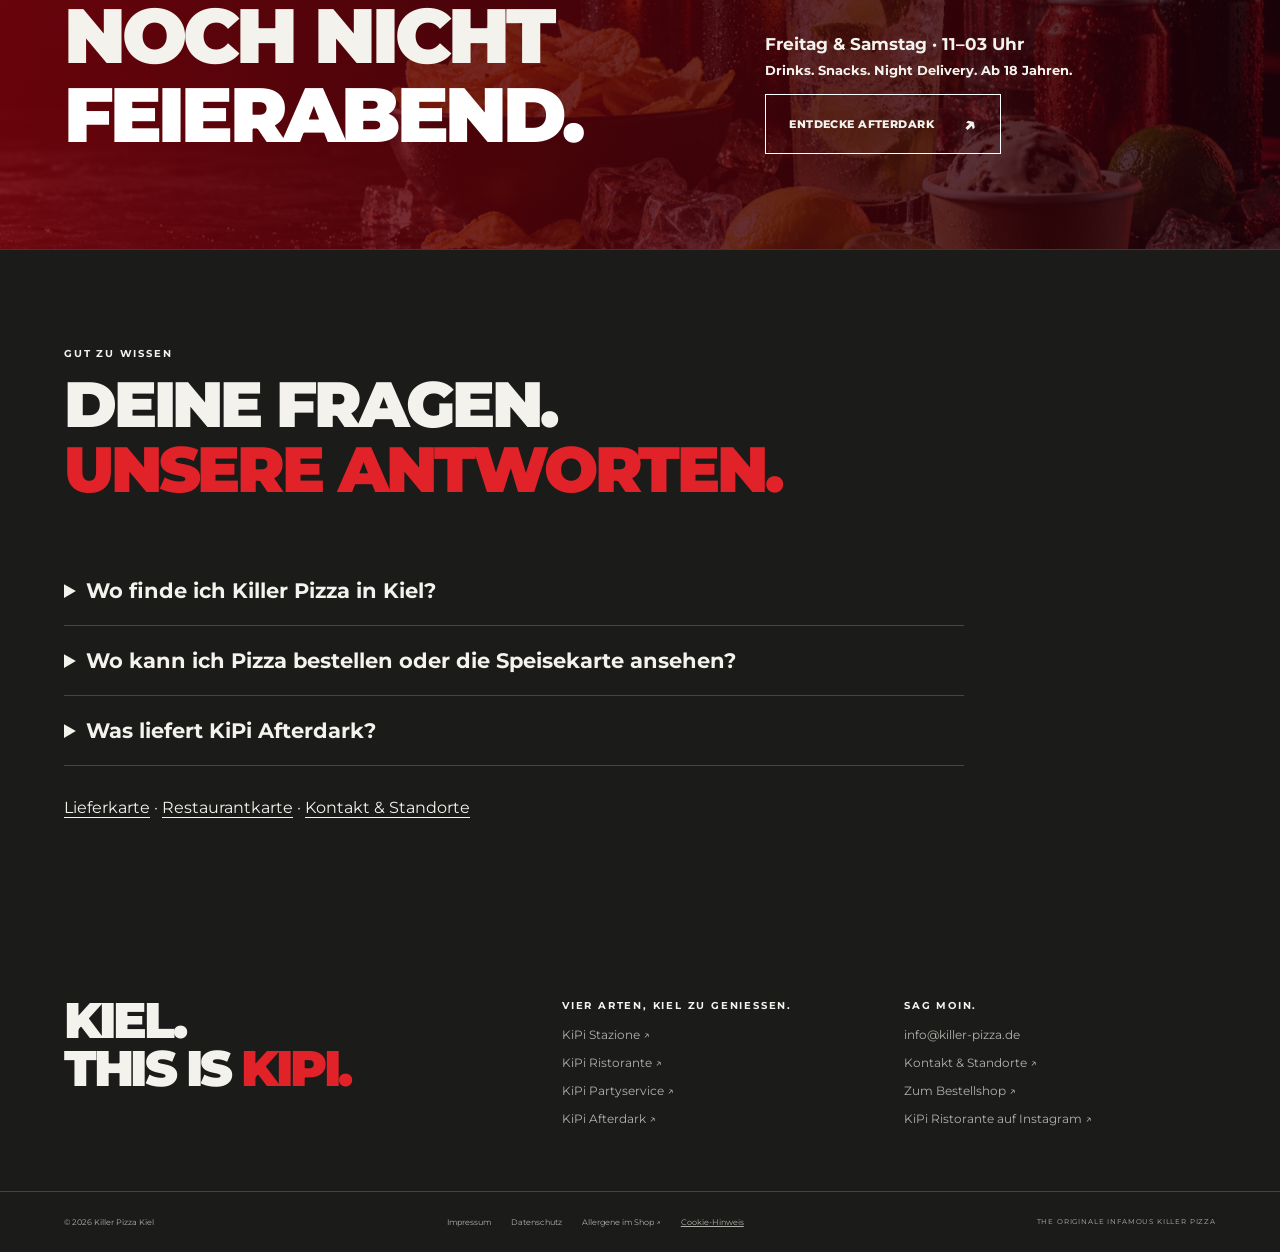
==== commit 248f820d: "Prefer Ristorante interior for homepage previews" ====
--- a/index.html
+++ b/index.html
@@ -1,2 +1,3 @@
 <!doctype html>
-<html lang="de" data-page="home" data-root="./"><head><meta charset="utf-8"><meta name="viewport" content="width=device-width, initial-scale=1"><meta name="theme-color" content="#1b1b1a"><title>Killer Pizza Kiel | Lieferservice, Restaurant &amp; Catering</title><meta name="description" content="Killer Pizza in Kiel: Pizza und Pasta liefern lassen oder abholen, im KiPi Ristorante essen, Catering anfragen und Getränke mit Afterdark bestellen."><link rel="canonical" href="https://killer-pizza.de/"><meta name="robots" content="index,follow,max-image-preview:large"><meta property="og:locale" content="de_DE"><meta property="og:site_name" content="Killer Pizza Kiel"><meta property="og:type" content="website"><meta property="og:url" content="https://killer-pizza.de/"><meta property="og:title" content="Killer Pizza Kiel | Lieferservice, Restaurant &amp; Catering"><meta property="og:description" content="Killer Pizza in Kiel: Pizza und Pasta liefern lassen oder abholen, im KiPi Ristorante essen, Catering anfragen und Getränke mit Afterdark bestellen."><meta property="og:image" content="https://killer-pizza.de/stazione-location.jpg"><meta name="twitter:card" content="summary_large_image"><link rel="icon" type="image/png" sizes="512x512" href="/favicon.png"><link rel="shortcut icon" href="/favicon.ico"><link rel="apple-touch-icon" sizes="180x180" href="/apple-touch-icon.png"><link rel="stylesheet" href="./styles.css?v=20261106hinweise"><script type="application/ld+json">{"@context":"https://schema.org","@graph":[{"@type":"Organization","@id":"https://killer-pizza.de/#organization","name":"Killer Pizza Kiel","alternateName":"KiPi","url":"https://killer-pizza.de/","logo":"https://killer-pizza.de/kipi-logo.svg","email":"info@killer-pizza.de"},{"@type":"WebSite","@id":"https://killer-pizza.de/#website","url":"https://killer-pizza.de/","name":"Killer Pizza Kiel","alternateName":"KiPi","inLanguage":"de-DE","publisher":{"@id":"https://killer-pizza.de/#organization"}},{"@type":"WebPage","@id":"https://killer-pizza.de/#webpage","url":"https://killer-pizza.de/","name":"Killer Pizza Kiel | Lieferservice, Restaurant & Catering","description":"Killer Pizza in Kiel: Pizza und Pasta liefern lassen oder abholen, im KiPi Ristorante essen, Catering anfragen und Getränke mit Afterdark bestellen.","inLanguage":"de-DE","isPartOf":{"@id":"https://killer-pizza.de/#website"},"about":{"@id":"https://killer-pizza.de/#organization"}},{"@type":"Restaurant","@id":"https://killer-pizza.de/#stazione","name":"KiPi Stazione – Killer Pizza","url":"https://killer-pizza.de/stazione.html","image":"https://killer-pizza.de/stazione-location.jpg","telephone":"+4943188975404","servesCuisine":["Italienisch","Pizza","Pasta"],"address":{"@type":"PostalAddress","streetAddress":"Wilhelminenstraße 35","postalCode":"24103","addressLocality":"Kiel","addressRegion":"Schleswig-Holstein","addressCountry":"DE"},"parentOrganization":{"@id":"https://killer-pizza.de/#organization"},"hasMenu":"https://killer-pizza.de/stazione.html#speisekarte"},{"@type":"Restaurant","@id":"https://killer-pizza.de/#ristorante","name":"KiPi Ristorante – Killer Pizza","url":"https://killer-pizza.de/ristorante.html","image":"https://killer-pizza.de/ristorante-location.jpg","telephone":"+4943128931490","servesCuisine":["Italienisch","Pizza","Pasta"],"address":{"@type":"PostalAddress","streetAddress":"Olshausenstraße 8","postalCode":"24118","addressLocality":"Kiel","addressRegion":"Schleswig-Holstein","addressCountry":"DE"},"parentOrganization":{"@id":"https://killer-pizza.de/#organization"},"hasMenu":"https://killer-pizza.de/ristorante.html#speisekarte","sameAs":["https://www.instagram.com/kipiristorante/"]}]}</script><meta name="google-site-verification" content="U2a9HPNi5oisiGY47uyC_J-OvqAT7WtsurDepiKPrTI"><script defer src="./app.js?v=20261106hinweise"></script></head><body><div id="app"><a class="skip" href="#main">Zum Inhalt</a><header><a class="brand" href="./" aria-label="KiPi — Startseite"><img  src="./kipi-logo.svg" alt="KiPi" width="1000" height="600"><span class="brand-tagline">KIEL,<br>DAS IST KIPI.</span></a><nav aria-label="Hauptnavigation" id="navigation"><a  href="./stazione.html">Stazione</a><a  href="./ristorante.html">Ristorante</a><a  href="./partyservice.html">Partyservice</a><a  href="./afterdark.html">Afterdark</a><a href="./kontakt.html">Kontakt</a></nav><a class="header-order" href="https://shop.liefersoft.de/killer-pizza-kawamustafa-gbr-24103-77?disableRedirect=true">Bestellen <span aria-hidden="true">↗</span></a><button class="menu-toggle" aria-expanded="false" aria-controls="navigation" aria-label="Menü öffnen"><span></span><span></span></button></header><main id="main"><section class="home-hero cinema-hero" data-active-scene="video"><div class="scene-background" aria-hidden="true"><img class="scene-poster" src="./karte-kipi-pizza-little-madonna.jpg" alt=""><div class="video-frame" id="hero-video-frame"><video id="hero-video" muted loop playsinline preload="none" data-src="./killer-pizza-header-1080p-web.mp4"></video></div><img class="scene-preview" data-background="stazione" src="./stazione-location.jpg" alt=""><img class="scene-preview" data-background="ristorante" src="./ristorante-location.jpg" alt=""><img class="scene-preview" data-background="partyservice" src="./partyservice-event.jpg" alt=""><img class="scene-preview" data-background="afterdark" src="./afterdark-delivery.jpg" alt=""><div class="scene-shade"></div></div><div class="hero-intro"><p class="eyebrow"><span class="dot"></span> THE ORIGINALE INFAMOUS KILLER PIZZA</p><h1>KIEL,<br>THIS IS <span>KIPI.</span></h1><p class="hero-caption">Eine Stadt. Eine Crew.<br>Pizza-Lieferservice, Restaurant,<br>Catering und Getränke in Kiel.</p><button class="motion-toggle" type="button" hidden>Video abspielen</button></div><div class="portals"><p class="eyebrow portal-lead">DEIN KIEL. DEIN KIPI. <span>WÄHL DEINEN BEREICH ↓</span></p><a data-scene="stazione" class="portal " href="./stazione.html"><span class="portal-number">°1</span><div><h2>KIPI <span>Stazione</span></h2><p class="portal-tag">Pizza. Delivery. Abholung.</p><p class="portal-info">Wilhelminenstraße 35, 24103 Kiel</p><p class="portal-contact">0431 8897 5404</p></div><span class="portal-arrow" aria-hidden="true">↗</span></a><a data-scene="ristorante" class="portal " href="./ristorante.html"><span class="portal-number">°2</span><div><h2>KIPI <span>Ristorante</span></h2><p class="portal-tag">Pizza. Pasta. Italienisches Ristorante.</p><p class="portal-info">Olshausenstraße 8, 24118 Kiel</p><p class="portal-contact">0431 2893 1490</p></div><span class="portal-arrow" aria-hidden="true">↗</span></a><a data-scene="partyservice" class="portal " href="./partyservice.html"><span class="portal-number">°3</span><div><h2>KIPI <span>Partyservice</span></h2><p class="portal-tag">Catering. Events. Feiern.</p><p class="portal-info">Für deine Feier in Kiel</p><p class="portal-contact">info@killer-pizza.de</p></div><span class="portal-arrow" aria-hidden="true">↗</span></a><a data-scene="afterdark" class="portal red" href="./afterdark.html"><span class="portal-number">°4</span><div><h2>KIPI <span>Afterdark</span></h2><p class="portal-tag">Late Night Drinks. Night Delivery.</p><p class="portal-hours"><span>FR & SA</span><strong>11–03 UHR</strong></p><p class="portal-contact">Midnight Express</p></div><span class="portal-arrow" aria-hidden="true">↗</span><span class="new-stamp">JETZT<br>NEU!<small>AB 18 JAHREN</small></span></a></div></section><div class="ticker" aria-hidden="true"><div class="ticker-track"><div class="ticker-group"><span class="ticker-message">PIZZA. PASTA. PARTY.</span><b aria-hidden="true">✳</b><span class="ticker-message">EINE STADT. EINE CREW.</span><b aria-hidden="true">✳</b><span class="ticker-message"><strong>JETZT NEU: KIPI AFTER DARK</strong></span><b aria-hidden="true">✳</b><span class="ticker-message">FREITAG & SAMSTAG · 11–03 UHR</span><b aria-hidden="true">✳</b><span class="ticker-message">DRINKS. SNACKS. NACHTSCHUB.</span><b aria-hidden="true">✳</b><span class="ticker-message">AFTER DARK · AB 18 JAHREN</span><b aria-hidden="true">✳</b></div><div class="ticker-group"><span class="ticker-message">PIZZA. PASTA. PARTY.</span><b aria-hidden="true">✳</b><span class="ticker-message">EINE STADT. EINE CREW.</span><b aria-hidden="true">✳</b><span class="ticker-message"><strong>JETZT NEU: KIPI AFTER DARK</strong></span><b aria-hidden="true">✳</b><span class="ticker-message">FREITAG & SAMSTAG · 11–03 UHR</span><b aria-hidden="true">✳</b><span class="ticker-message">DRINKS. SNACKS. NACHTSCHUB.</span><b aria-hidden="true">✳</b><span class="ticker-message">AFTER DARK · AB 18 JAHREN</span><b aria-hidden="true">✳</b></div></div></div><section class="favorites section"><div class="section-heading"><div><p class="eyebrow">DIE ÜBLICHEN VERDÄCHTIGEN</p><h2>LOVE AT<br>FIRST <em>BITE.</em></h2></div><a class="button secondary" href="https://shop.liefersoft.de/killer-pizza-kawamustafa-gbr-24103-77?disableRedirect=true">Die ganze Speisekarte<span aria-hidden="true">↗</span></a></div><p class="food-image-note">Bildhinweis: Die Speisenbilder wurden mit KI auf Grundlage eigener Fotos unserer Gerichte nachgebildet. Sie orientieren sich am Original. Anrichtung und Aussehen können im Einzelfall abweichen.</p><div class="food-grid"><a href="https://shop.liefersoft.de/killer-pizza-kawamustafa-gbr-24103-77?disableRedirect=true" class="food-card"><div class="food-image"><img loading="lazy" src="./karte-kipi-pizza-little-madonna.jpg" alt="Little Madonna" width="1000" height="600"><span>01</span></div><h3>Little Madonna <span>↗</span></h3><p>Tomatensauce, Mozzarella. Der Klassiker.</p></a><a href="https://shop.liefersoft.de/killer-pizza-kawamustafa-gbr-24103-77?disableRedirect=true" class="food-card"><div class="food-image"><img loading="lazy" src="./karte-kipi-pizza-guilty-mulo.jpg" alt="Guilty Mulo" width="1000" height="600"><span>02</span></div><h3>Guilty Mulo <span>↗</span></h3><p>Tomatensauce, Mozzarella, Salami.</p></a><a href="https://shop.liefersoft.de/killer-pizza-kawamustafa-gbr-24103-77?disableRedirect=true" class="food-card"><div class="food-image"><img loading="lazy" src="./karte-pasta-pomodoro-s.jpg" alt="Spaghetti Pomodoro" width="1000" height="600"><span>03</span></div><h3>Spaghetti Pomodoro <span>↗</span></h3><p>Tomatensauce, rote Zwiebeln, frischer Basilikum.</p></a></div></section><section class="manifesto section"><span class="eyebrow">PIZZA MIT PERSÖNLICHKEIT.</span><div><h2>LA DOLCE VITA.<br>MIT EXTRA<br><em>KÄSE.</em></h2><p>Zum Mitnehmen. Zum Hierbleiben. Zum Zusammenfeiern. Und für alles, was nach Sonnenuntergang kommt. KiPi bringt zusammen, was zusammengehört: gutes Essen und gute Leute.</p><a class="button secondary" href="./kontakt.html">Finde deinen KiPi<span aria-hidden="true">↗</span></a></div></section><section class="locations section" id="standorte"><p class="eyebrow">KIEL IST UNSER ZUHAUSE.</p><h2>ZWEI ADRESSEN.<br><em>EINE CREW.</em></h2><div class="location-grid"><article><span class="eyebrow">01 / Pizza. Delivery. Abholung.</span><h3>KIPI Stazione</h3><address>Wilhelminenstraße 35, 24103 Kiel</address><a class="phone" href="tel:+4943188975404">0431 8897 5404 ↗</a><a class="text-link" href="https://www.google.com/maps/search/?api=1&query=Wilhelminenstra%C3%9Fe%2035%2C%2024103%20Kiel" target="_blank" rel="noopener">Route planen ↗</a></article><article><span class="eyebrow">02 / Pizza. Pasta. Italienisches Ristorante.</span><h3>KIPI Ristorante</h3><address>Olshausenstraße 8, 24118 Kiel</address><a class="phone" href="tel:+4943128931490">0431 2893 1490 ↗</a><a class="text-link" href="https://www.google.com/maps/search/?api=1&query=Olshausenstra%C3%9Fe%208%2C%2024118%20Kiel" target="_blank" rel="noopener">Route planen ↗</a></article></div></section><section class="night-banner section"><p class="eyebrow">°4 / KIPI AFTERDARK</p><h2>NOCH NICHT<br><span>FEIERABEND.</span></h2><div><p>Freitag & Samstag · 11–03 Uhr<br>Drinks. Snacks. Night Delivery. Ab 18 Jahren.</p><a class="button secondary" href="./afterdark.html">Entdecke Afterdark<span aria-hidden="true">↗</span></a></div></section><section class="section local-faq" aria-labelledby="faq-title"><p class="eyebrow">GUT ZU WISSEN</p><h2 id="faq-title">DEINE FRAGEN.<br><em>UNSERE ANTWORTEN.</em></h2><div><details><summary>Wo finde ich Killer Pizza in Kiel?</summary><p>KiPi Stazione für Lieferung und Abholung findest du in der Wilhelminenstraße 35, 24103 Kiel. Das KiPi Ristorante liegt in der Olshausenstraße 8, 24118 Kiel.</p></details><details><summary>Wo kann ich Pizza bestellen oder die Speisekarte ansehen?</summary><p>Die Lieferkarte mit Preisen findest du bei KiPi Stazione. Bestellungen laufen über den verlinkten Online-Shop. Für einen Restaurantbesuch findest du eine eigene Speisekarte bei KiPi Ristorante.</p></details><details><summary>Was liefert KiPi Afterdark?</summary><p>Afterdark liefert Getränke, Snacks, Eis und Partybedarf in Kiel. Pizza und andere Speisen bestellst du bei Stazione.</p></details></div><p class="faq-links"><a href="./stazione.html">Lieferkarte</a> · <a href="./ristorante.html">Restaurantkarte</a> · <a href="./kontakt.html">Kontakt & Standorte</a></p></section></main><footer><div class="footer-top"><a class="footer-wordmark" href="./">KIEL.<br>THIS IS <span>KIPI.</span></a><div><p class="eyebrow">VIER ARTEN, KIEL ZU GENIESSEN.</p><a href="./stazione.html">KiPi Stazione ↗</a><a href="./ristorante.html">KiPi Ristorante ↗</a><a href="./partyservice.html">KiPi Partyservice ↗</a><a href="./afterdark.html">KiPi Afterdark ↗</a></div><div><p class="eyebrow">SAG MOIN.</p><a href="mailto:info@killer-pizza.de">info@killer-pizza.de</a><a href="./kontakt.html">Kontakt & Standorte ↗</a><a href="https://shop.liefersoft.de/killer-pizza-kawamustafa-gbr-24103-77?disableRedirect=true">Zum Bestellshop ↗</a><a href="https://www.instagram.com/kipiristorante/" target="_blank" rel="noopener noreferrer">KiPi Ristorante auf Instagram ↗</a></div></div><div class="footer-bottom"><span>© 2026 Killer Pizza Kiel</span><div><a href="./impressum.html">Impressum</a><a href="./datenschutz.html">Datenschutz</a><a href="https://shop.liefersoft.de/killer-pizza-kawamustafa-gbr-24103-77/additives-allergens">Allergene im Shop ↗</a></div><span>THE ORIGINALE INFAMOUS KILLER PIZZA</span></div></footer><a class="mobile-order" href="https://shop.liefersoft.de/killer-pizza-kawamustafa-gbr-24103-77?disableRedirect=true">HUNGRIG? JETZT BESTELLEN <span>↗</span></a></div></body></html>
+<html lang="de" data-page="home" data-root="./"><head><meta charset="utf-8"><meta name="viewport" content="width=device-width, initial-scale=1"><meta name="theme-color" content="#1b1b1a"><title>Killer Pizza Kiel | Lieferservice, Restaurant &amp; Catering</title><meta name="description" content="Killer Pizza in Kiel: Pizza und Pasta liefern lassen oder abholen, im KiPi Ristorante essen, Catering anfragen und Getränke mit Afterdark bestellen."><link rel="canonical" href="https://killer-pizza.de/"><meta name="robots" content="index,follow,max-image-preview:large"><meta property="og:locale" content="de_DE"><meta property="og:site_name" content="Killer Pizza Kiel"><meta property="og:type" content="website"><meta property="og:url" content="https://killer-pizza.de/"><meta property="og:title" content="Killer Pizza Kiel | Lieferservice, Restaurant &amp; Catering"><meta property="og:description" content="Killer Pizza in Kiel: Pizza und Pasta liefern lassen oder abholen, im KiPi Ristorante essen, Catering anfragen und Getränke mit Afterdark bestellen."><meta property="og:image" content="https://killer-pizza.de/ristorante-location.jpg"><meta name="twitter:card" content="summary_large_image"><link rel="icon" type="image/png" sizes="512x512" href="/favicon.png"><link rel="shortcut icon" href="/favicon.ico"><link rel="apple-touch-icon" sizes="180x180" href="/apple-touch-icon.png"><link rel="stylesheet" href="./styles.css?v=20261106hinweise"><script type="application/ld+json">{"@context":"https://schema.org","@graph":[{"@type":"Organization","@id":"https://killer-pizza.de/#organization","name":"Killer Pizza Kiel","alternateName":"KiPi","url":"https://killer-pizza.de/","logo":"https://killer-pizza.de/kipi-logo.svg","email":"info@killer-pizza.de"},{"@type":"WebSite","@id":"https://killer-pizza.de/#website","url":"https://killer-pizza.de/","name":"Killer Pizza Kiel","alternateName":"KiPi","inLanguage":"de-DE","publisher":{"@id":"https://killer-pizza.de/#organization"}},{"@type":"WebPage","@id":"https://killer-pizza.de/#webpage","url":"https://killer-pizza.de/","name":"Killer Pizza Kiel | Lieferservice, Restaurant & Catering","description":"Killer Pizza in Kiel: Pizza und Pasta liefern lassen oder abholen, im KiPi Ristorante essen, Catering anfragen und Getränke mit Afterdark bestellen.","inLanguage":"de-DE","primaryImageOfPage":{"@type":"ImageObject","contentUrl":"https://killer-pizza.de/ristorante-location.jpg"},"isPartOf":{"@id":"https://killer-pizza.de/#website"},"about":{"@id":"https://killer-pizza.de/#organization"}},{"@type":"Restaurant","@id":"https://killer-pizza.de/#stazione","name":"KiPi Stazione – Killer Pizza","url":"https://killer-pizza.de/stazione.html","image":"https://killer-pizza.de/stazione-location.jpg","telephone":"+4943188975404","servesCuisine":["Italienisch","Pizza","Pasta"],"address":{"@type":"PostalAddress","streetAddress":"Wilhelminenstraße 35","postalCode":"24103","addressLocality":"Kiel","addressRegion":"Schleswig-Holstein","addressCountry":"DE"},"parentOrganization":{"@id":"https://killer-pizza.de/#organization"},"hasMenu":"https://killer-pizza.de/stazione.html#speisekarte"},{"@type":"Restaurant","@id":"https://killer-pizza.de/#ristorante","name":"KiPi Ristorante – Killer Pizza","url":"https://killer-pizza.de/ristorante.html","image":"https://killer-pizza.de/ristorante-location.jpg","telephone":"+4943128931490","servesCuisine":["Italienisch","Pizza","Pasta"],"address":{"@type":"PostalAddress","streetAddress":"Olshausenstraße 8","postalCode":"24118","addressLocality":"Kiel","addressRegion":"Schleswig-Holstein","addressCountry":"DE"},"parentOrganization":{"@id":"https://killer-pizza.de/#organization"},"hasMenu":"https://killer-pizza.de/ristorante.html#speisekarte","sameAs":["https://www.instagram.com/kipiristorante/"]}]}</script><meta name="google-site-verification" content="U2a9HPNi5oisiGY47uyC_J-OvqAT7WtsurDepiKPrTI"><script defer src="./app.js?v=20261106bild"></script></head><body><div id="app"><a class="skip" href="#main">Zum Inhalt</a><header><a class="brand" href="./" aria-label="KiPi — Startseite"><img  src="./kipi-logo.svg" alt="KiPi" width="1000" height="600"><span class="brand-tagline">KIEL,<br>DAS IST KIPI.</span></a><nav aria-label="Hauptnavigation" id="navigation"><a  href="./stazione.html">Stazione</a><a  href="./ristorante.html">Ristorante</a><a  href="./partyservice.html">Partyservice</a><a  href="./afterdark.html">Afterdark</a><a href="./kontakt.html">Kontakt</a></nav><a class="header-order" href="https://shop.liefersoft.de/killer-pizza-kawamustafa-gbr-24103-77?disableRedirect=true">Bestellen <span aria-hidden="true">↗</span></a><button class="menu-toggle" aria-expanded="false" aria-controls="navigation" aria-label="Menü öffnen"><span></span><span></span></button></header><main id="main"><section class="home-hero cinema-hero" data-active-scene="video"><div class="scene-background" aria-hidden="true"><img class="scene-poster" src="./ristorante-location.jpg" alt=""><div class="video-frame" id="hero-video-frame"><video id="hero-video" muted loop playsinline preload="none" data-src="./killer-pizza-header-1080p-web.mp4"></video></div><img class="scene-preview" data-background="stazione" src="./stazione-location.jpg" alt=""><img class="scene-preview" data-background="ristorante" src="./ristorante-location.jpg" alt=""><img class="scene-preview" data-background="partyservice" src="./partyservice-event.jpg" alt=""><img class="scene-preview" data-background="afterdark" src="./afterdark-delivery.jpg" alt=""><div class="scene-shade"></div></div><div class="hero-intro"><p class="eyebrow"><span class="dot"></span> THE ORIGINALE INFAMOUS KILLER PIZZA</p><h1>KIEL,<br>THIS IS <span>KIPI.</span></h1><p class="hero-caption">Eine Stadt. Eine Crew.<br>Pizza-Lieferservice, Restaurant,<br>Catering und Getränke in Kiel.</p><button class="motion-toggle" type="button" hidden>Video abspielen</button></div><div class="portals"><p class="eyebrow portal-lead">DEIN KIEL. DEIN KIPI. <span>WÄHL DEINEN BEREICH ↓</span></p><a data-scene="stazione" class="portal " href="./stazione.html"><span class="portal-number">°1</span><div><h2>KIPI <span>Stazione</span></h2><p class="portal-tag">Pizza. Delivery. Abholung.</p><p class="portal-info">Wilhelminenstraße 35, 24103 Kiel</p><p class="portal-contact">0431 8897 5404</p></div><span class="portal-arrow" aria-hidden="true">↗</span></a><a data-scene="ristorante" class="portal " href="./ristorante.html"><span class="portal-number">°2</span><div><h2>KIPI <span>Ristorante</span></h2><p class="portal-tag">Pizza. Pasta. Italienisches Ristorante.</p><p class="portal-info">Olshausenstraße 8, 24118 Kiel</p><p class="portal-contact">0431 2893 1490</p></div><span class="portal-arrow" aria-hidden="true">↗</span></a><a data-scene="partyservice" class="portal " href="./partyservice.html"><span class="portal-number">°3</span><div><h2>KIPI <span>Partyservice</span></h2><p class="portal-tag">Catering. Events. Feiern.</p><p class="portal-info">Für deine Feier in Kiel</p><p class="portal-contact">info@killer-pizza.de</p></div><span class="portal-arrow" aria-hidden="true">↗</span></a><a data-scene="afterdark" class="portal red" href="./afterdark.html"><span class="portal-number">°4</span><div><h2>KIPI <span>Afterdark</span></h2><p class="portal-tag">Late Night Drinks. Night Delivery.</p><p class="portal-hours"><span>FR & SA</span><strong>11–03 UHR</strong></p><p class="portal-contact">Midnight Express</p></div><span class="portal-arrow" aria-hidden="true">↗</span><span class="new-stamp">JETZT<br>NEU!<small>AB 18 JAHREN</small></span></a></div></section><div class="ticker" aria-hidden="true"><div class="ticker-track"><div class="ticker-group"><span class="ticker-message">PIZZA. PASTA. PARTY.</span><b aria-hidden="true">✳</b><span class="ticker-message">EINE STADT. EINE CREW.</span><b aria-hidden="true">✳</b><span class="ticker-message"><strong>JETZT NEU: KIPI AFTER DARK</strong></span><b aria-hidden="true">✳</b><span class="ticker-message">FREITAG & SAMSTAG · 11–03 UHR</span><b aria-hidden="true">✳</b><span class="ticker-message">DRINKS. SNACKS. NACHTSCHUB.</span><b aria-hidden="true">✳</b><span class="ticker-message">AFTER DARK · AB 18 JAHREN</span><b aria-hidden="true">✳</b></div><div class="ticker-group"><span class="ticker-message">PIZZA. PASTA. PARTY.</span><b aria-hidden="true">✳</b><span class="ticker-message">EINE STADT. EINE CREW.</span><b aria-hidden="true">✳</b><span class="ticker-message"><strong>JETZT NEU: KIPI AFTER DARK</strong></span><b aria-hidden="true">✳</b><span class="ticker-message">FREITAG & SAMSTAG · 11–03 UHR</span><b aria-hidden="true">✳</b><span class="ticker-message">DRINKS. SNACKS. NACHTSCHUB.</span><b aria-hidden="true">✳</b><span class="ticker-message">AFTER DARK · AB 18 JAHREN</span><b aria-hidden="true">✳</b></div></div></div><section class="favorites section"><div class="section-heading"><div><p class="eyebrow">DIE ÜBLICHEN VERDÄCHTIGEN</p><h2>LOVE AT<br>FIRST <em>BITE.</em></h2></div><a class="button secondary" href="https://shop.liefersoft.de/killer-pizza-kawamustafa-gbr-24103-77?disableRedirect=true">Die ganze Speisekarte<span aria-hidden="true">↗</span></a></div><p class="food-image-note">Bildhinweis: Die Speisenbilder wurden mit KI auf Grundlage eigener Fotos unserer Gerichte nachgebildet. Sie orientieren sich am Original. Anrichtung und Aussehen können im Einzelfall abweichen.</p><div class="food-grid"><a href="https://shop.liefersoft.de/killer-pizza-kawamustafa-gbr-24103-77?disableRedirect=true" class="food-card"><div class="food-image"><img loading="lazy" src="./karte-kipi-pizza-little-madonna.jpg" alt="Little Madonna" width="1000" height="600"><span>01</span></div><h3>Little Madonna <span>↗</span></h3><p>Tomatensauce, Mozzarella. Der Klassiker.</p></a><a href="https://shop.liefersoft.de/killer-pizza-kawamustafa-gbr-24103-77?disableRedirect=true" class="food-card"><div class="food-image"><img loading="lazy" src="./karte-kipi-pizza-guilty-mulo.jpg" alt="Guilty Mulo" width="1000" height="600"><span>02</span></div><h3>Guilty Mulo <span>↗</span></h3><p>Tomatensauce, Mozzarella, Salami.</p></a><a href="https://shop.liefersoft.de/killer-pizza-kawamustafa-gbr-24103-77?disableRedirect=true" class="food-card"><div class="food-image"><img loading="lazy" src="./karte-pasta-pomodoro-s.jpg" alt="Spaghetti Pomodoro" width="1000" height="600"><span>03</span></div><h3>Spaghetti Pomodoro <span>↗</span></h3><p>Tomatensauce, rote Zwiebeln, frischer Basilikum.</p></a></div></section><section class="manifesto section"><span class="eyebrow">PIZZA MIT PERSÖNLICHKEIT.</span><div><h2>LA DOLCE VITA.<br>MIT EXTRA<br><em>KÄSE.</em></h2><p>Zum Mitnehmen. Zum Hierbleiben. Zum Zusammenfeiern. Und für alles, was nach Sonnenuntergang kommt. KiPi bringt zusammen, was zusammengehört: gutes Essen und gute Leute.</p><a class="button secondary" href="./kontakt.html">Finde deinen KiPi<span aria-hidden="true">↗</span></a></div></section><section class="locations section" id="standorte"><p class="eyebrow">KIEL IST UNSER ZUHAUSE.</p><h2>ZWEI ADRESSEN.<br><em>EINE CREW.</em></h2><div class="location-grid"><article><span class="eyebrow">01 / Pizza. Delivery. Abholung.</span><h3>KIPI Stazione</h3><address>Wilhelminenstraße 35, 24103 Kiel</address><a class="phone" href="tel:+4943188975404">0431 8897 5404 ↗</a><a class="text-link" href="https://www.google.com/maps/search/?api=1&query=Wilhelminenstra%C3%9Fe%2035%2C%2024103%20Kiel" target="_blank" rel="noopener">Route planen ↗</a></article><article><span class="eyebrow">02 / Pizza. Pasta. Italienisches Ristorante.</span><h3>KIPI Ristorante</h3><address>Olshausenstraße 8, 24118 Kiel</address><a class="phone" href="tel:+4943128931490">0431 2893 1490 ↗</a><a class="text-link" href="https://www.google.com/maps/search/?api=1&query=Olshausenstra%C3%9Fe%208%2C%2024118%20Kiel" target="_blank" rel="noopener">Route planen ↗</a></article></div></section><section class="night-banner section"><p class="eyebrow">°4 / KIPI AFTERDARK</p><h2>NOCH NICHT<br><span>FEIERABEND.</span></h2><div><p>Freitag & Samstag · 11–03 Uhr<br>Drinks. Snacks. Night Delivery. Ab 18 Jahren.</p><a class="button secondary" href="./afterdark.html">Entdecke Afterdark<span aria-hidden="true">↗</span></a></div></section><section class="section local-faq" aria-labelledby="faq-title"><p class="eyebrow">GUT ZU WISSEN</p><h2 id="faq-title">DEINE FRAGEN.<br><em>UNSERE ANTWORTEN.</em></h2><div><details><summary>Wo finde ich Killer Pizza in Kiel?</summary><p>KiPi Stazione für Lieferung und Abholung findest du in der Wilhelminenstraße 35, 24103 Kiel. Das KiPi Ristorante liegt in der Olshausenstraße 8, 24118 Kiel.</p></details><details><summary>Wo kann ich Pizza bestellen oder die Speisekarte ansehen?</summary><p>Die Lieferkarte mit Preisen findest du bei KiPi Stazione. Bestellungen laufen über den verlinkten Online-Shop. Für einen Restaurantbesuch findest du eine eigene Speisekarte bei KiPi Ristorante.</p></details><details><summary>Was liefert KiPi Afterdark?</summary><p>Afterdark liefert Getränke, Snacks, Eis und Partybedarf in Kiel. Pizza und andere Speisen bestellst du bei Stazione.</p></details></div><p class="faq-links"><a href="./stazione.html">Lieferkarte</a> · <a href="./ristorante.html">Restaurantkarte</a> · <a href="./kontakt.html">Kontakt & Standorte</a></p></section></main><footer><div class="footer-top"><a class="footer-wordmark" href="./">KIEL.<br>THIS IS <span>KIPI.</span></a><div><p class="eyebrow">VIER ARTEN, KIEL ZU GENIESSEN.</p><a href="./stazione.html">KiPi Stazione ↗</a><a href="./ristorante.html">KiPi Ristorante ↗</a><a href="./partyservice.html">KiPi Partyservice ↗</a><a href="./afterdark.html">KiPi Afterdark ↗</a></div><div><p class="eyebrow">SAG MOIN.</p><a href="mailto:info@killer-pizza.de">info@killer-pizza.de</a><a href="./kontakt.html">Kontakt & Standorte ↗</a><a href="https://shop.liefersoft.de/killer-pizza-kawamustafa-gbr-24103-77?disableRedirect=true">Zum Bestellshop ↗</a><a href="https://www.instagram.com/kipiristorante/" target="_blank" rel="noopener noreferrer">KiPi Ristorante auf Instagram ↗</a></div></div><div class="footer-bottom"><span>© 2026 Killer Pizza Kiel</span><div><a href="./impressum.html">Impressum</a><a href="./datenschutz.html">Datenschutz</a><a href="https://shop.liefersoft.de/killer-pizza-kawamustafa-gbr-24103-77/additives-allergens">Allergene im Shop ↗</a></div><span>THE ORIGINALE INFAMOUS KILLER PIZZA</span></div></footer><a class="mobile-order" href="https://shop.liefersoft.de/killer-pizza-kawamustafa-gbr-24103-77?disableRedirect=true">HUNGRIG? JETZT BESTELLEN <span>↗</span></a></div></body></html>
+
